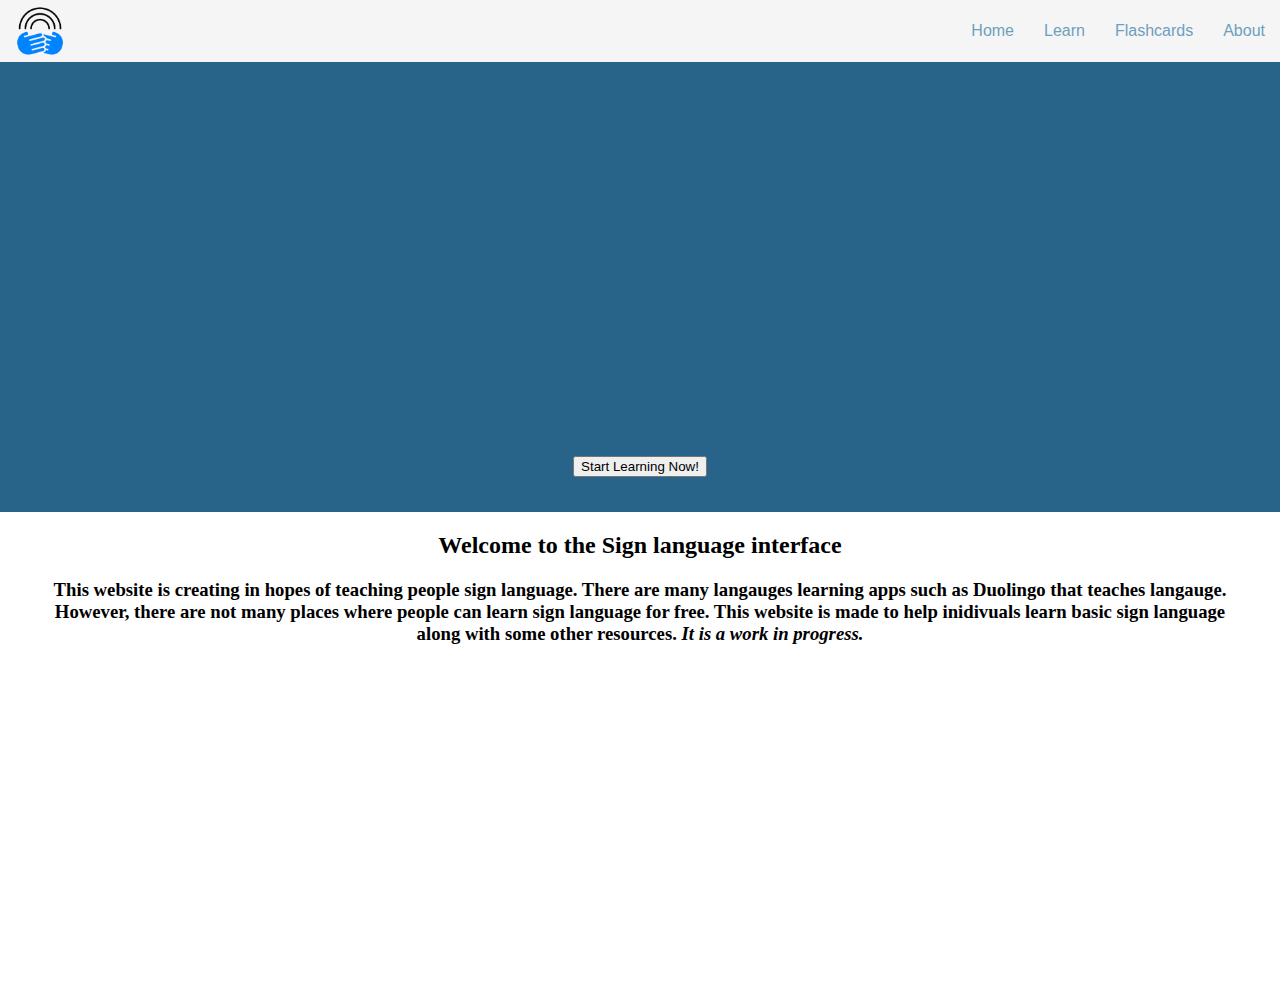
==== index.html @ 51da004e "added button to blue div" ====
<!DOCTYPE html>
<html lang="en">
<head>
    <meta charset="UTF-8">
    <meta http-equiv="X-UA-Compatible" content="IE=edge">
    <meta name="viewport" content="width=device-width, initial-scale=1.0">
    <link rel="stylesheet" href="index.css">

    <title>Silearn</title>
    <div class="navigation-bar">
        <div id="navigation-container">
            <img src="assets/Silearn-Logo.png" alt="silearn logo" id="logo" width="50"> 
            <ul>
                <li><a href="#">Home</a></li>
                <li><a href="learning.html">Learn</a></li>
                <li><a href="#">Flashcards</a></li>
                <li><a href="#">About</a></li>
            </ul>
        </div>
    </div>
</head>
<body>
    <!-- different colors for different sections -->
   <div id="blueIntroDiv">
       <!-- picture of hand signs here -->
       <div class="btnparent">
            <button class="startlearningbtn"> Start Learning Now! </button>
        </div>
   </div>
   <div id="whitebodydiv">
       <h2 class="header"> Welcome to the Sign language interface</h2> 
       <h3 id="introTxt">This website is creating in hopes of teaching people sign language. There are many langauges learning apps such as Duolingo that teaches langauge. However, there are not many places where people can learn sign language for free. This website is made to help inidivuals learn basic sign language along with some other resources. <i>It is a work in progress.</i></h3>
   </div>
   
</body>
</html>
---- index.css ----
body {
    margin: 0;
    padding: 0;
}

#navigation-container {
    position: relative;
    background-color: whitesmoke;
    display: flex;
    flex-direction: row;
    justify-content: space-between;
}
#logo{
    /* padding: 1rem 0 1.5rem 2rem */
    padding: 5px 15px;
}
ul {
    display: flex;
    flex-direction: row;
    list-style-type: none;
}

a {
    text-decoration: none;
    color: #327ba8;
    font-size: 16px;
    font-family: "Trebuchet MS", Arial, Helvetica, sans-serif;
    padding: 5px 15px;
    opacity: 0.7;
}

li {
    display: flex;
    flex-direction: row;
    align-items: center;
}
/* 
div {
    width: 500px; 
    padding-bottom: 10px;
} */

#blueIntroDiv{
    background-color: #28648a;
    height: 50vh;
    width: 100%;
}

.btnparent{
    display: flex;
    justify-content: center;
    align-items: center;
    min-height: 90vh; /*changes position of button */
}

.startlearningbtn{
    /* text-align: center; */
    margin: 0 auto;
    display: block;
}

#whitebodydiv{
    background-color: white;
    height: 50vh; 
    width: 100%
}

/* #blueIntroDiv, #whitebodydiv {
    border-bottom: 3px solid #1e2124; */
    /* margin-bottom: 50px; */
/* } */

.header{
    text-align: center;
}

#introTxt{
    text-align: center;
    padding-left: 2rem;
    padding-right: 2rem;
}
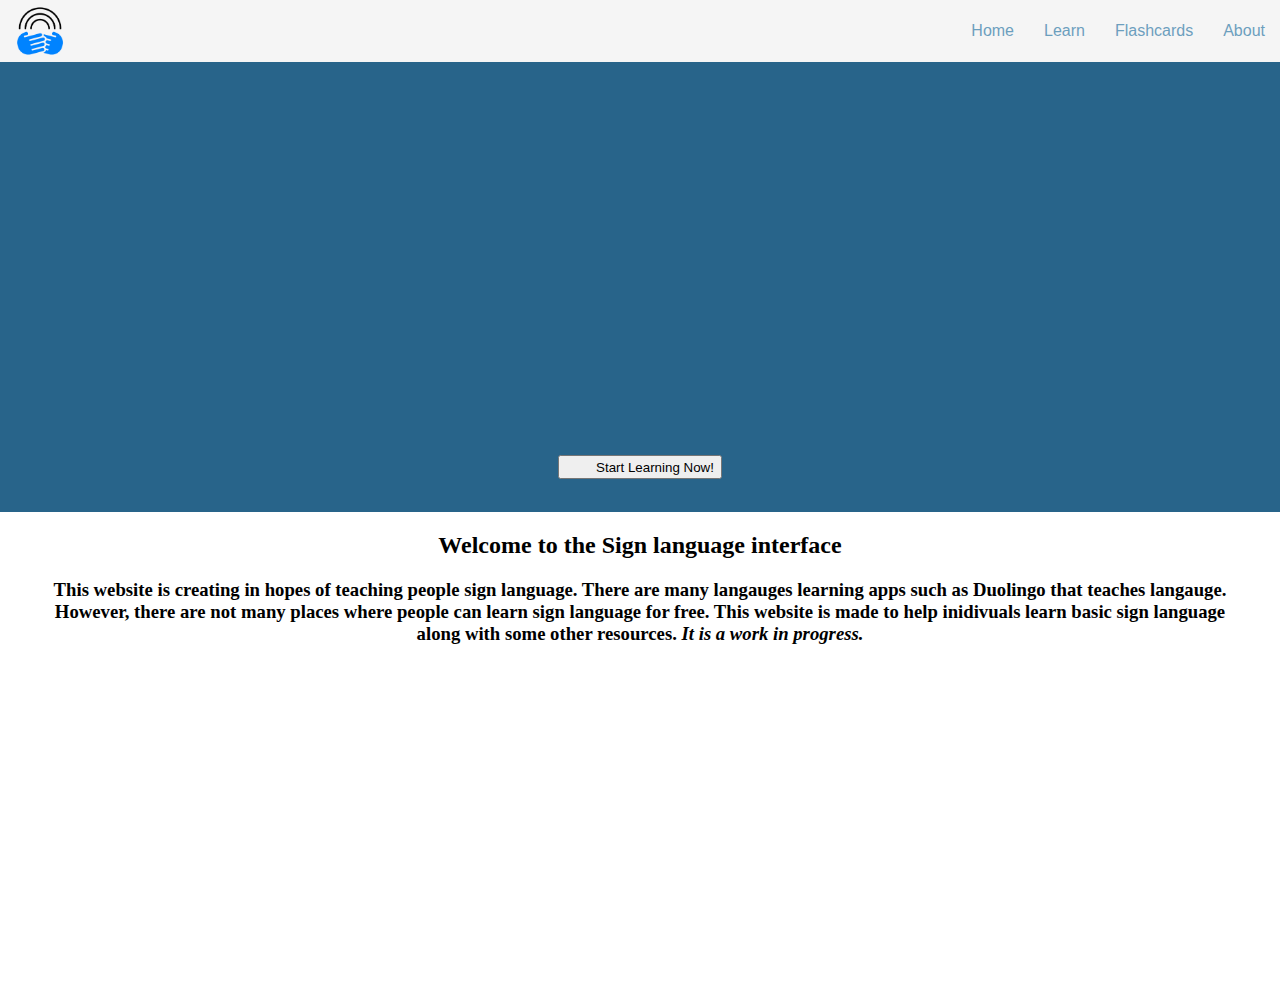
==== commit 85d20809: "added outline for code to write in js and added in handsigns" ====
--- a/index.html
+++ b/index.html
@@ -24,13 +24,13 @@
    <div id="blueIntroDiv">
        <!-- picture of hand signs here -->
        <div class="btnparent">
-            <button class="startlearningbtn"> Start Learning Now! </button>
+            <button class="startlearningbtn"> <a href="learning.html>"></a> Start Learning Now! </a> </button>
         </div>
    </div>
    <div id="whitebodydiv">
        <h2 class="header"> Welcome to the Sign language interface</h2> 
        <h3 id="introTxt">This website is creating in hopes of teaching people sign language. There are many langauges learning apps such as Duolingo that teaches langauge. However, there are not many places where people can learn sign language for free. This website is made to help inidivuals learn basic sign language along with some other resources. <i>It is a work in progress.</i></h3>
    </div>
-   
+   <script src ="index.js"></script>
 </body>
 </html>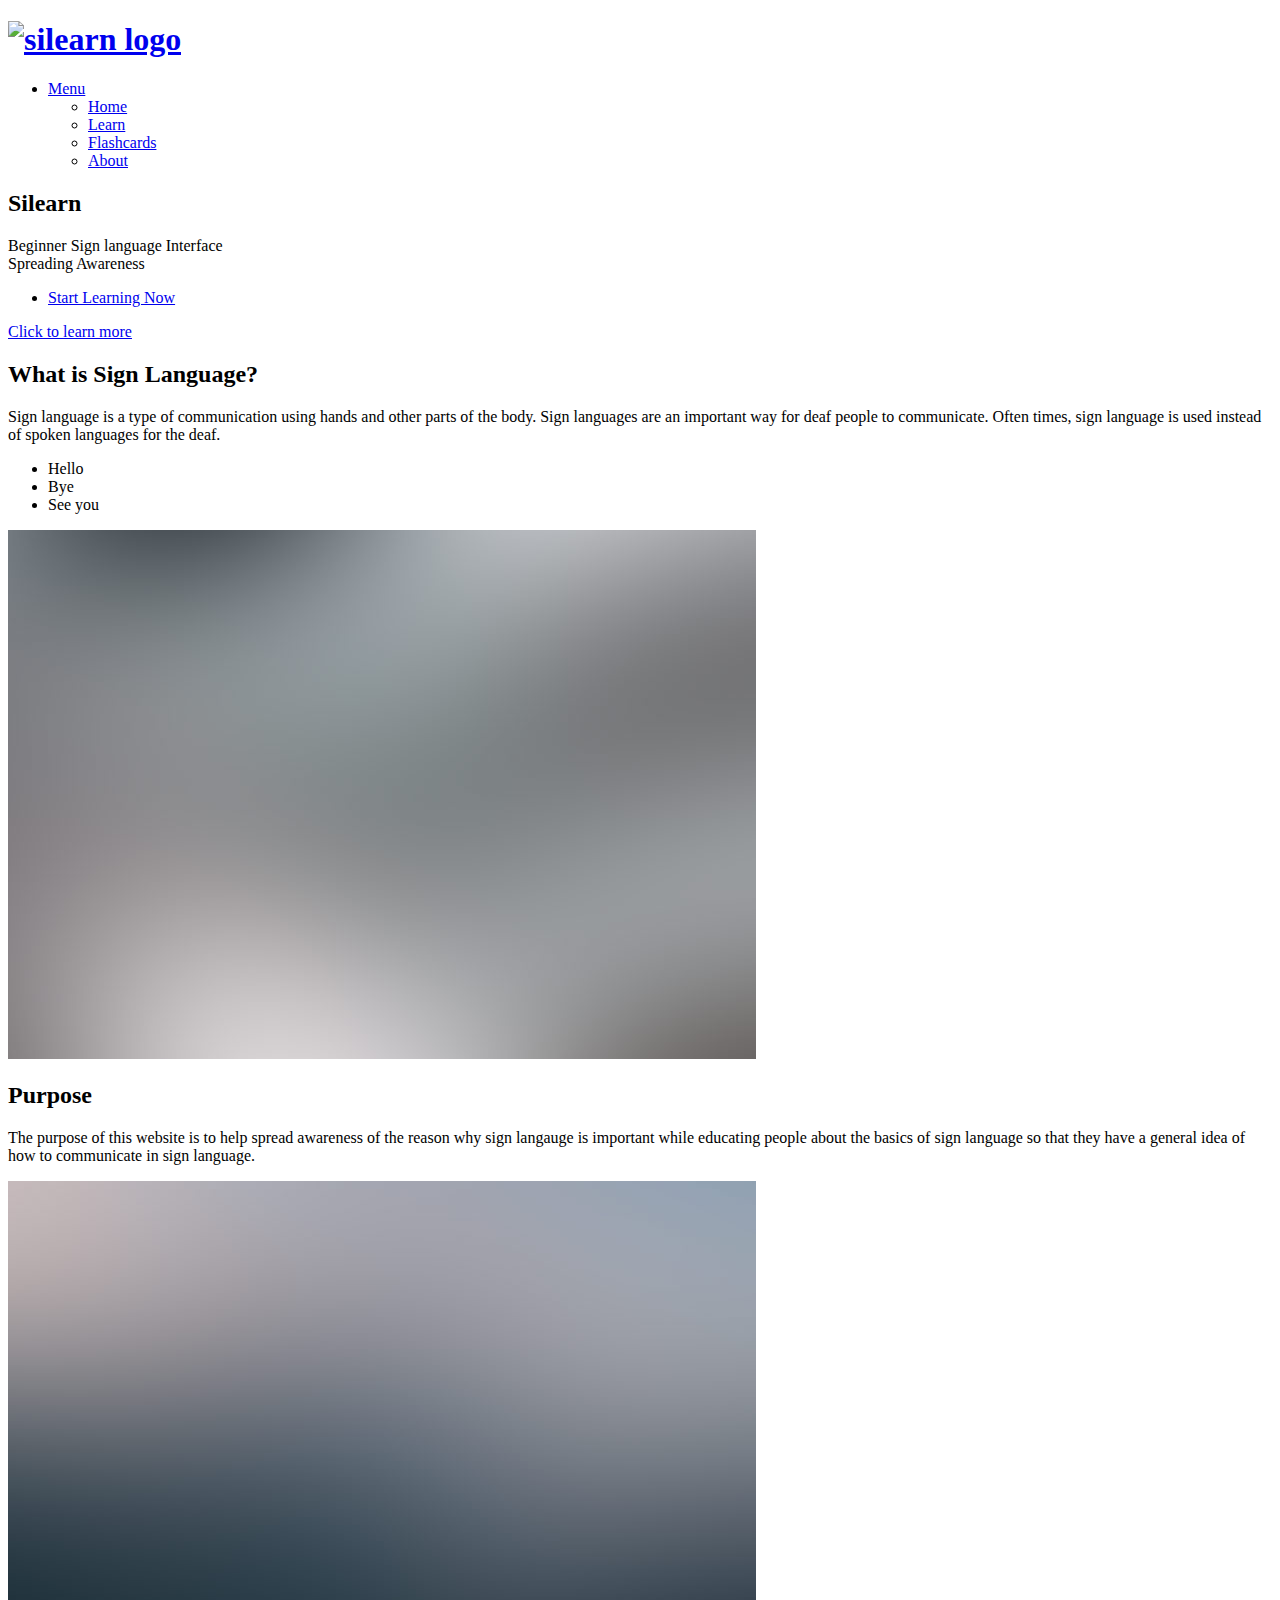
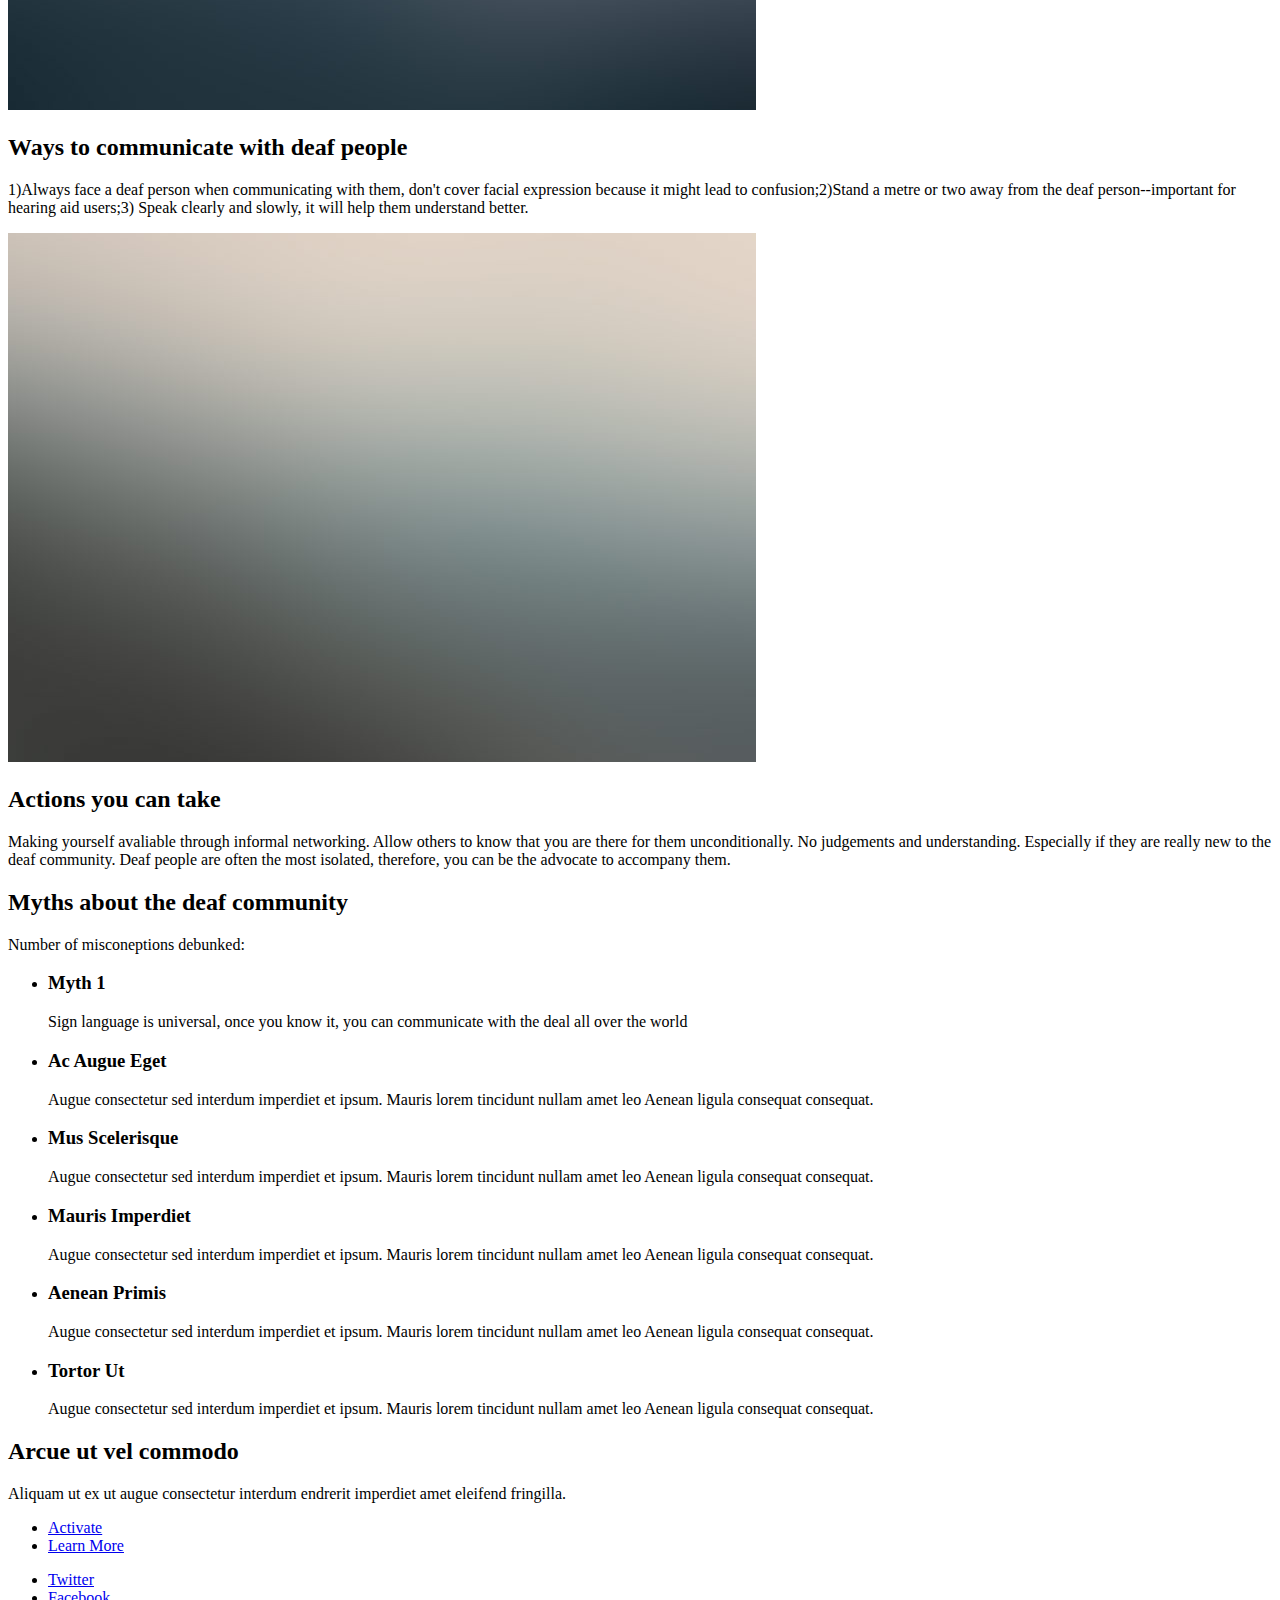
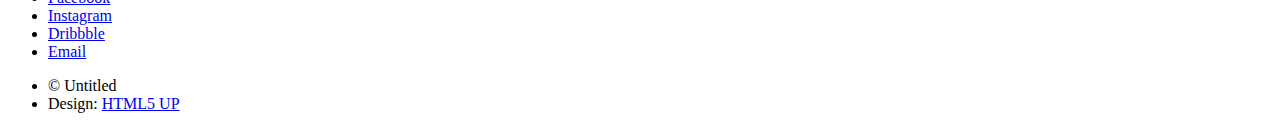
==== commit 61d4ca0a: "added new files" ====
--- a/index.html
+++ b/index.html
@@ -1,36 +1,166 @@
-<!DOCTYPE html>
-<html lang="en">
-<head>
-    <meta charset="UTF-8">
-    <meta http-equiv="X-UA-Compatible" content="IE=edge">
-    <meta name="viewport" content="width=device-width, initial-scale=1.0">
-    <link rel="stylesheet" href="index.css">
+<!DOCTYPE HTML>
+<!--
+	Spectral by HTML5 UP
+	html5up.net | @ajlkn
+	Free for personal and commercial use under the CCA 3.0 license (html5up.net/license)
+-->
+<html>
+	<head>
+		<title>Silearn</title>
+		<meta charset="utf-8" />
+		<meta name="viewport" content="width=device-width, initial-scale=1, user-scalable=no" />
+		<link rel="stylesheet" href="assets/css/main.css" />
+		<noscript><link rel="stylesheet" href="assets/css/noscript.css" /></noscript>
+	</head>
+	<body class="landing is-preload">
 
-    <title>Silearn</title>
-    <div class="navigation-bar">
-        <div id="navigation-container">
-            <img src="assets/Silearn-Logo.png" alt="silearn logo" id="logo" width="50"> 
-            <ul>
-                <li><a href="#">Home</a></li>
-                <li><a href="learning.html">Learn</a></li>
-                <li><a href="#">Flashcards</a></li>
-                <li><a href="#">About</a></li>
-            </ul>
-        </div>
-    </div>
-</head>
-<body>
-    <!-- different colors for different sections -->
-   <div id="blueIntroDiv">
-       <!-- picture of hand signs here -->
-       <div class="btnparent">
-            <button class="startlearningbtn"> <a href="learning.html>"></a> Start Learning Now! </a> </button>
-        </div>
-   </div>
-   <div id="whitebodydiv">
-       <h2 class="header"> Welcome to the Sign language interface</h2> 
-       <h3 id="introTxt">This website is creating in hopes of teaching people sign language. There are many langauges learning apps such as Duolingo that teaches langauge. However, there are not many places where people can learn sign language for free. This website is made to help inidivuals learn basic sign language along with some other resources. <i>It is a work in progress.</i></h3>
-   </div>
-   <script src ="index.js"></script>
-</body>
+		<!-- Page Wrapper -->
+			<div id="page-wrapper">
+
+				<!-- Header -->
+					<header id="header" class="alt">
+						<h1><a href="index.html"><img src="#" alt="silearn logo"></a></h1>
+						<nav id="nav">
+							<ul>
+								<li class="special">
+									<a href="#menu" class="menuToggle"><span>Menu</span></a>
+									<div id="menu">
+										<ul>
+											<li><a href="index.html">Home</a></li>
+											<li><a href="generic.html">Learn</a></li>
+											<li><a href="elements.html">Flashcards</a></li>
+											<li><a href="#">About</a></li>
+										</ul>
+									</div>
+								</li>
+							</ul>
+						</nav>
+					</header>
+
+				<!-- Banner -->
+					<section id="banner">
+						<div class="inner">
+							<h2>Silearn</h2>
+							<p>Beginner Sign language Interface<br />
+							Spreading Awareness<br />
+							<ul class="actions special">
+								<li><a href="#" class="button primary">Start Learning Now</a></li>
+							</ul>
+						</div>
+						<a href="#one" class="more scrolly">Click to learn more</a>
+					</section>
+
+				<!-- One -->
+					<section id="one" class="wrapper style1 special">
+						<div class="inner">
+							<header class="major">
+								<h2>What is Sign Language?</h2>
+								<p>Sign language is a type of communication using hands and other parts of the body. Sign languages are an important way for deaf people to communicate. Often times, sign language is used instead of spoken languages for the deaf.  </p>
+							</header>
+							<ul class="icons major">
+								<li><span class="icon fa-gem major style1"><span class="label">Hello</span></span></li>
+								<li><span class="icon fa-heart major style2"><span class="label">Bye</span></span></li>
+								<li><span class="icon solid fa-code major style3"><span class="label">See you</span></span></li>
+							</ul>
+						</div>
+					</section>
+
+				<!-- Two -->
+					<section id="two" class="wrapper alt style2">
+						<section class="spotlight">
+							<div class="image"><img src="images/pic01.jpg" alt="" /></div><div class="content">
+								<h2>Purpose</h2>
+								<p>The purpose of this website is to help spread awareness of the reason why sign langauge is important while educating people about the basics of sign language so that they have a general idea of how to communicate in sign language.</p>
+							</div>
+						</section>
+						<section class="spotlight">
+							<div class="image"><img src="images/pic02.jpg" alt="" /></div><div class="content">
+								<h2>Ways to communicate with deaf people</h2>
+								<p>1)Always face a deaf person when communicating with them, don't cover facial expression because it might lead to confusion;2)Stand a metre or two away from the deaf person--important for hearing aid users;3) Speak clearly and slowly, it will help them understand better.</p>
+							</div>
+						</section>
+						<section class="spotlight">
+							<div class="image"><img src="images/pic03.jpg" alt="" /></div><div class="content">
+								<h2>Actions you can take</h2>
+								<p>Making yourself avaliable through informal networking. Allow others to know that you are there for them unconditionally. No judgements and understanding. Especially if they are really new to the deaf community. Deaf people are often the most isolated, therefore, you can be the advocate to accompany them.</p>
+							</div>
+						</section>
+					</section>
+
+				<!-- Three -->
+					<section id="three" class="wrapper style3 special">
+						<div class="inner">
+							<header class="major">
+								<h2>Myths about the deaf community</h2>
+								<p>Number of misconeptions debunked:</p>
+							</header>
+							<ul class="features">
+								<li class="icon fa-paper-plane">
+									<h3>Myth 1</h3>
+									<p>Sign language is universal, once you know it, you can communicate with the deal all over the world</p>
+								</li>
+								<li class="icon solid fa-laptop">
+									<h3>Ac Augue Eget</h3>
+									<p>Augue consectetur sed interdum imperdiet et ipsum. Mauris lorem tincidunt nullam amet leo Aenean ligula consequat consequat.</p>
+								</li>
+								<li class="icon solid fa-code">
+									<h3>Mus Scelerisque</h3>
+									<p>Augue consectetur sed interdum imperdiet et ipsum. Mauris lorem tincidunt nullam amet leo Aenean ligula consequat consequat.</p>
+								</li>
+								<li class="icon solid fa-headphones-alt">
+									<h3>Mauris Imperdiet</h3>
+									<p>Augue consectetur sed interdum imperdiet et ipsum. Mauris lorem tincidunt nullam amet leo Aenean ligula consequat consequat.</p>
+								</li>
+								<li class="icon fa-heart">
+									<h3>Aenean Primis</h3>
+									<p>Augue consectetur sed interdum imperdiet et ipsum. Mauris lorem tincidunt nullam amet leo Aenean ligula consequat consequat.</p>
+								</li>
+								<li class="icon fa-flag">
+									<h3>Tortor Ut</h3>
+									<p>Augue consectetur sed interdum imperdiet et ipsum. Mauris lorem tincidunt nullam amet leo Aenean ligula consequat consequat.</p>
+								</li>
+							</ul>
+						</div>
+					</section>
+
+				<!-- CTA -->
+					<section id="cta" class="wrapper style4">
+						<div class="inner">
+							<header>
+								<h2>Arcue ut vel commodo</h2>
+								<p>Aliquam ut ex ut augue consectetur interdum endrerit imperdiet amet eleifend fringilla.</p>
+							</header>
+							<ul class="actions stacked">
+								<li><a href="#" class="button fit primary">Activate</a></li>
+								<li><a href="#" class="button fit">Learn More</a></li>
+							</ul>
+						</div>
+					</section>
+
+				<!-- Footer -->
+					<footer id="footer">
+						<ul class="icons">
+							<li><a href="#" class="icon brands fa-twitter"><span class="label">Twitter</span></a></li>
+							<li><a href="#" class="icon brands fa-facebook-f"><span class="label">Facebook</span></a></li>
+							<li><a href="#" class="icon brands fa-instagram"><span class="label">Instagram</span></a></li>
+							<li><a href="#" class="icon brands fa-dribbble"><span class="label">Dribbble</span></a></li>
+							<li><a href="#" class="icon solid fa-envelope"><span class="label">Email</span></a></li>
+						</ul>
+						<ul class="copyright">
+							<li>&copy; Untitled</li><li>Design: <a href="http://html5up.net">HTML5 UP</a></li>
+						</ul>
+					</footer>
+
+			</div>
+
+		<!-- Scripts -->
+			<script src="assets/js/jquery.min.js"></script>
+			<script src="assets/js/jquery.scrollex.min.js"></script>
+			<script src="assets/js/jquery.scrolly.min.js"></script>
+			<script src="assets/js/browser.min.js"></script>
+			<script src="assets/js/breakpoints.min.js"></script>
+			<script src="assets/js/util.js"></script>
+			<script src="assets/js/main.js"></script>
+
+	</body>
 </html>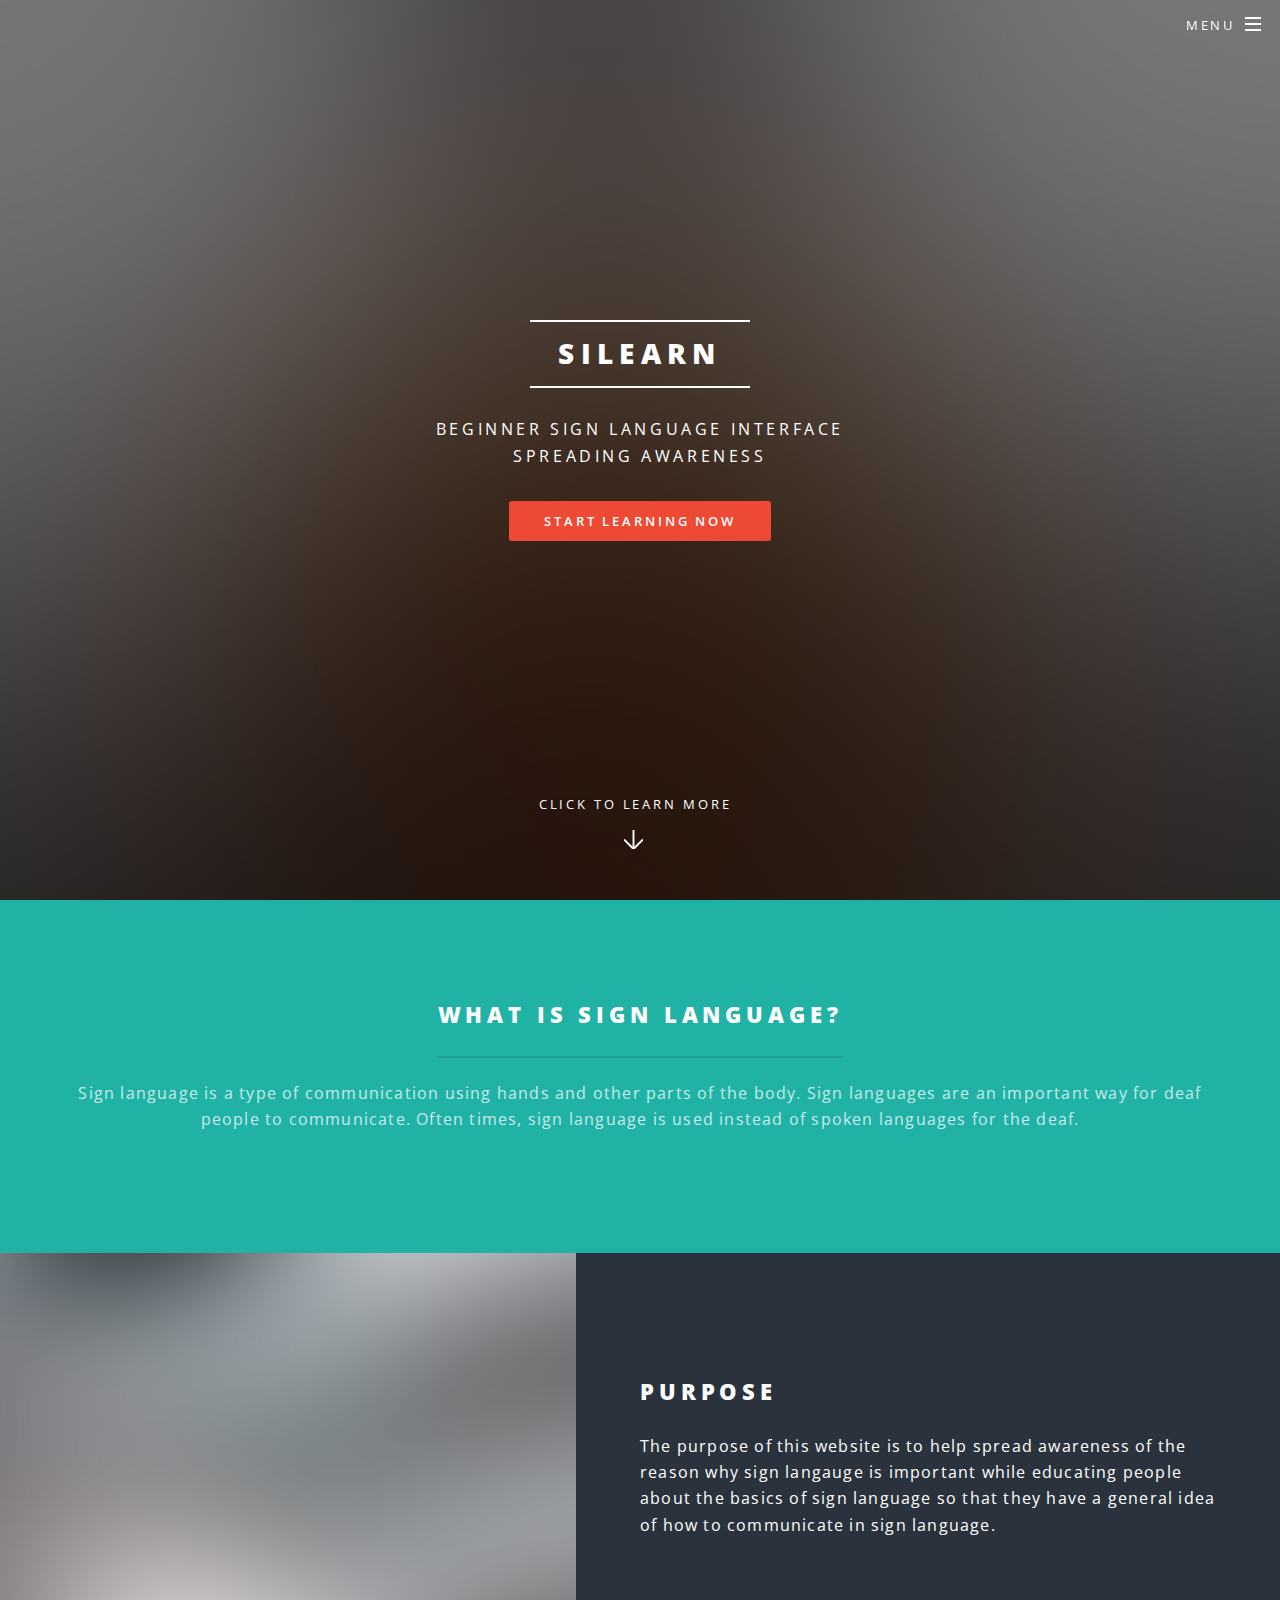
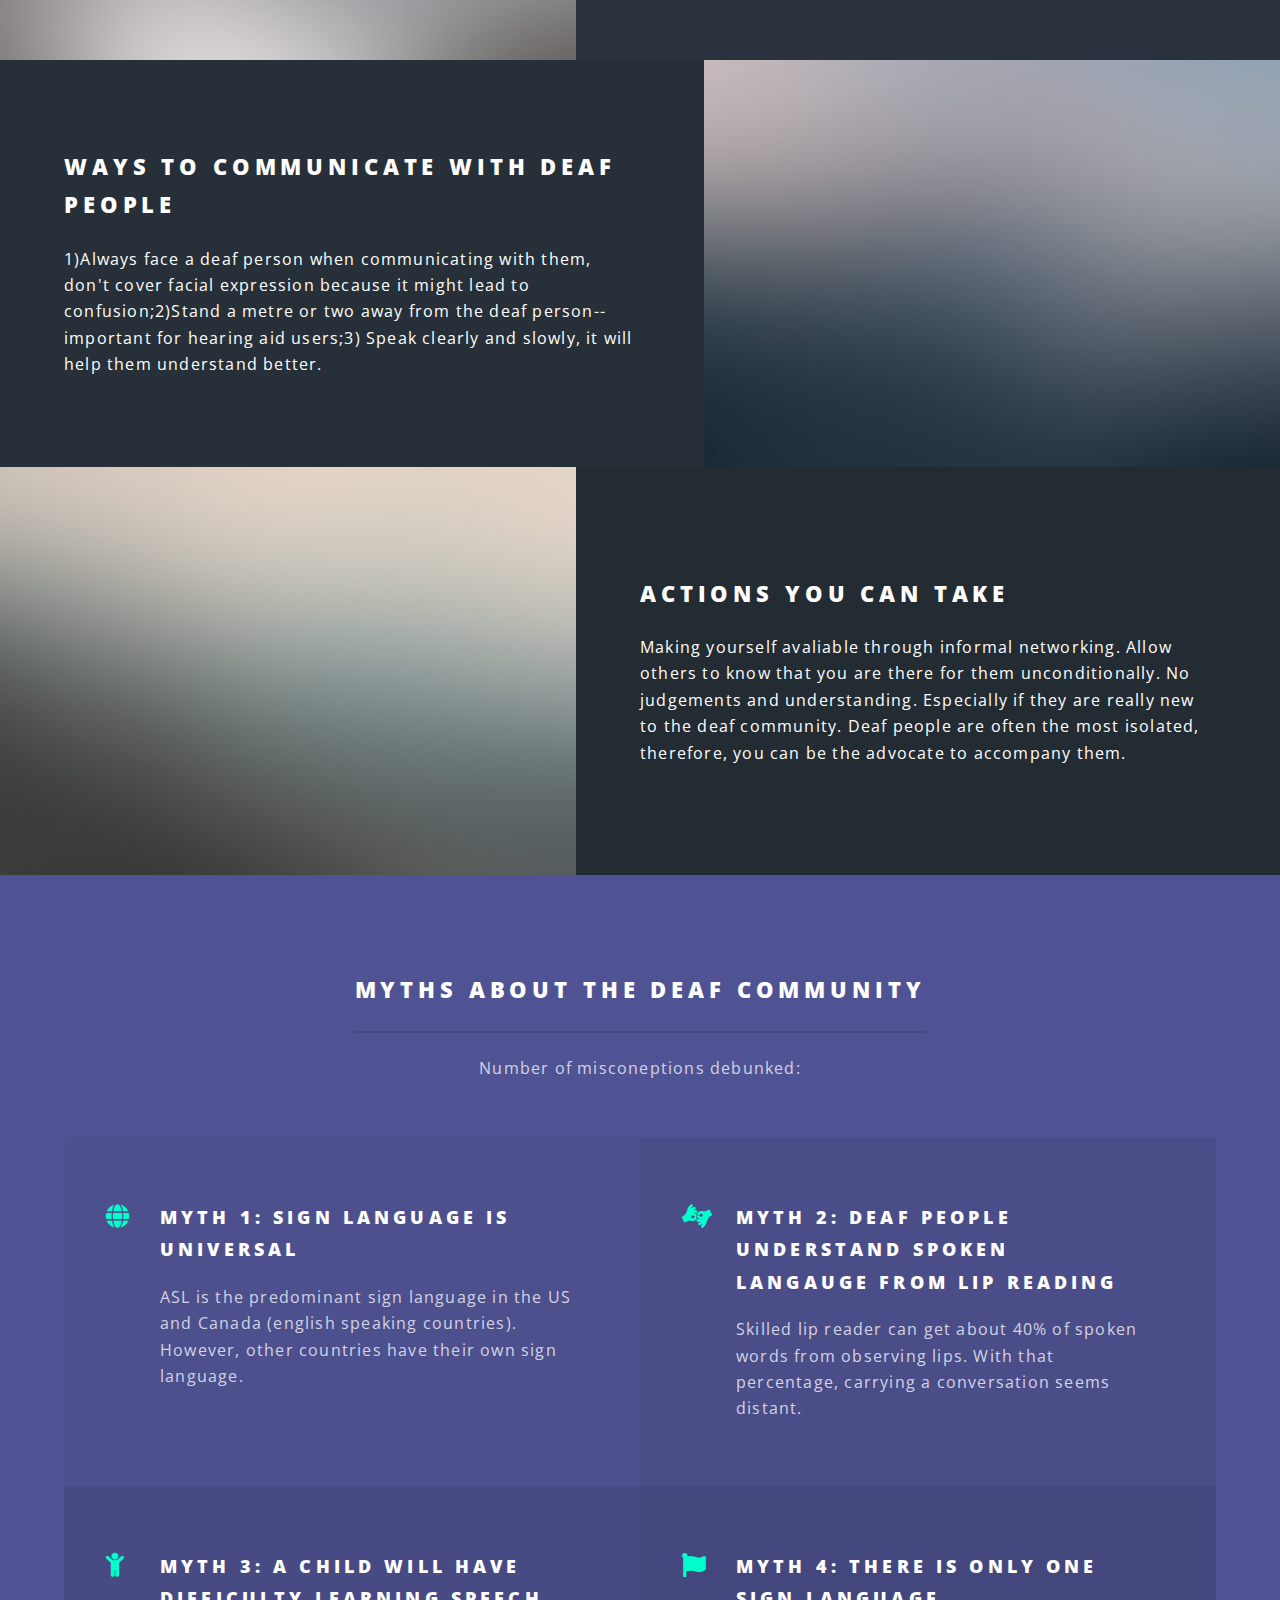
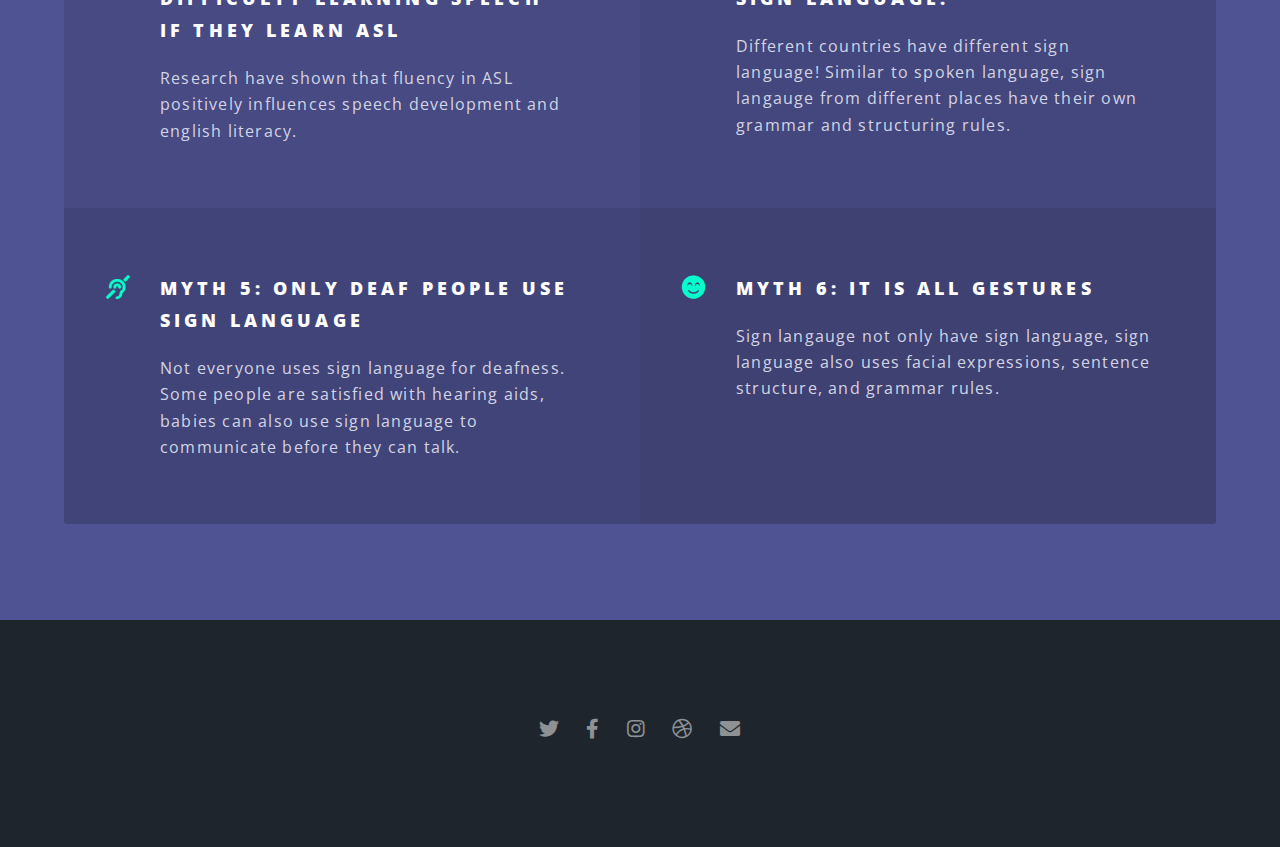
==== commit 0521bb71: "edited a lot" ====
--- a/index.html
+++ b/index.html
@@ -9,158 +9,135 @@
 		<title>Silearn</title>
 		<meta charset="utf-8" />
 		<meta name="viewport" content="width=device-width, initial-scale=1, user-scalable=no" />
-		<link rel="stylesheet" href="assets/css/main.css" />
-		<noscript><link rel="stylesheet" href="assets/css/noscript.css" /></noscript>
+		<link rel="stylesheet" href="cssJS/css/main.css" />
+		<noscript><link rel="stylesheet" href="cssJS/css/noscript.css" /></noscript>
 	</head>
 	<body class="landing is-preload">
 
-		<!-- Page Wrapper -->
-			<div id="page-wrapper">
+<!-- Page Wrapper -->
+	<div id="page-wrapper">
+		<!-- Header -->
+			<header id="header" class="alt">
+				<h1><a href="index.html">Silearn</a></h1>
+				<nav id="nav">
+					<ul>
+						<li class="special">
+							<a href="#menu" class="menuToggle"><span>Menu</span></a>
+							<div id="menu">
+								<ul>
+									<li><a href="index.html">Home</a></li>
+									<li><a href="learning.html">Learn</a></li>
+									<li><a href="flashcards.html">Flashcards</a></li>
+									<li><a href="aboutme.html">About</a></li>
+								</ul>
+							</div>
+						</li>
+					</ul>
+				</nav>
+			</header>
 
-				<!-- Header -->
-					<header id="header" class="alt">
-						<h1><a href="index.html"><img src="#" alt="silearn logo"></a></h1>
-						<nav id="nav">
-							<ul>
-								<li class="special">
-									<a href="#menu" class="menuToggle"><span>Menu</span></a>
-									<div id="menu">
-										<ul>
-											<li><a href="index.html">Home</a></li>
-											<li><a href="generic.html">Learn</a></li>
-											<li><a href="elements.html">Flashcards</a></li>
-											<li><a href="#">About</a></li>
-										</ul>
-									</div>
-								</li>
-							</ul>
-						</nav>
+		<!-- Banner -->
+			<section id="banner">
+				<div class="inner">
+					<h2>Silearn</h2>
+					<p>Beginner Sign language Interface<br />
+					Spreading Awareness<br />
+					<ul class="actions special">
+						<li><a href="learning.html" class="button primary">Start Learning Now</a></li>
+					</ul>
+				</div>
+				<a href="#one" class="more scrolly">Click to learn more</a>
+			</section>
+
+		<!-- One -->
+			<section id="one" class="wrapper style1 special">
+				<div class="inner">
+					<header class="major">
+						<h2>What is Sign Language?</h2>
+						<p>Sign language is a type of communication using hands and other parts of the body. Sign languages are an important way for deaf people to communicate. Often times, sign language is used instead of spoken languages for the deaf.  </p>
 					</header>
+				</div>
+			</section>
 
-				<!-- Banner -->
-					<section id="banner">
-						<div class="inner">
-							<h2>Silearn</h2>
-							<p>Beginner Sign language Interface<br />
-							Spreading Awareness<br />
-							<ul class="actions special">
-								<li><a href="#" class="button primary">Start Learning Now</a></li>
-							</ul>
-						</div>
-						<a href="#one" class="more scrolly">Click to learn more</a>
-					</section>
+		<!-- Two -->
+			<section id="two" class="wrapper alt style2">
+				<section class="spotlight">
+					<div class="image"><img src="images/pic01.jpg" alt="" /></div><div class="content">
+						<h2>Purpose</h2>
+						<p>The purpose of this website is to help spread awareness of the reason why sign langauge is important while educating people about the basics of sign language so that they have a general idea of how to communicate in sign language.</p>
+					</div>
+				</section>
+				<section class="spotlight">
+					<div class="image"><img src="images/pic02.jpg" alt="" /></div><div class="content">
+						<h2>Ways to communicate with deaf people</h2>
+						<p>1)Always face a deaf person when communicating with them, don't cover facial expression because it might lead to confusion;2)Stand a metre or two away from the deaf person--important for hearing aid users;3) Speak clearly and slowly, it will help them understand better.</p>
+					</div>
+				</section>
+				<section class="spotlight">
+					<div class="image"><img src="images/pic03.jpg" alt="" /></div><div class="content">
+						<h2>Actions you can take</h2>
+						<p>Making yourself avaliable through informal networking. Allow others to know that you are there for them unconditionally. No judgements and understanding. Especially if they are really new to the deaf community. Deaf people are often the most isolated, therefore, you can be the advocate to accompany them.</p>
+					</div>
+				</section>
+			</section>
 
-				<!-- One -->
-					<section id="one" class="wrapper style1 special">
-						<div class="inner">
-							<header class="major">
-								<h2>What is Sign Language?</h2>
-								<p>Sign language is a type of communication using hands and other parts of the body. Sign languages are an important way for deaf people to communicate. Often times, sign language is used instead of spoken languages for the deaf.  </p>
-							</header>
-							<ul class="icons major">
-								<li><span class="icon fa-gem major style1"><span class="label">Hello</span></span></li>
-								<li><span class="icon fa-heart major style2"><span class="label">Bye</span></span></li>
-								<li><span class="icon solid fa-code major style3"><span class="label">See you</span></span></li>
-							</ul>
-						</div>
-					</section>
+		<!-- Three -->
+			<section id="three" class="wrapper style3 special">
+				<div class="inner">
+					<header class="major">
+						<h2>Myths about the deaf community</h2>
+						<p>Number of misconeptions debunked:</p>
+					</header>
+					<ul class="features">
+						<li class="icon solid fa-globe">
+							<h3>Myth 1: Sign language is universal</h3>
+							<p>ASL is the predominant sign language in the US and Canada (english speaking countries). However, other countries have their own sign language.</p>
+						</li>
+						<li class="icon solid fa-american-sign-language-interpreting">
+							<h3>Myth 2: Deaf people understand spoken langauge from lip reading</h3>
+							<p>Skilled lip reader can get about 40% of spoken words from observing lips. With that percentage, carrying a conversation seems distant.</p>
+						</li>
+						<li class="icon solid fa-child">
+							<h3>Myth 3: A child will have difficulty learning speech if they learn ASL</h3>
+							<p>Research have shown that fluency in ASL positively influences speech development and english literacy.</p>
+						</li>
+						<li class="icon solid fa-flag">
+							<h3>Myth 4: There is only one sign language.</h3>
+							<p>Different countries have different sign language! Similar to spoken language, sign langauge from different places have their own grammar and structuring rules.</p>
+						</li>
+						<li class="icon solid fa-deaf">
+							<h3>Myth 5: Only deaf people use sign language</h3>
+							<p>Not everyone uses sign language for deafness. Some people are satisfied with hearing aids, babies can also use sign language to communicate before they can talk.</p>
+						</li>
+						<li class="icon solid fa-smile-beam">
+							<h3>Myth 6: It is all gestures</h3>
+							<p>Sign langauge not only have sign language, sign language also uses facial expressions, sentence structure, and grammar rules.</p>
+						</li>
+					</ul>
+				</div>
+			</section>
 
-				<!-- Two -->
-					<section id="two" class="wrapper alt style2">
-						<section class="spotlight">
-							<div class="image"><img src="images/pic01.jpg" alt="" /></div><div class="content">
-								<h2>Purpose</h2>
-								<p>The purpose of this website is to help spread awareness of the reason why sign langauge is important while educating people about the basics of sign language so that they have a general idea of how to communicate in sign language.</p>
-							</div>
-						</section>
-						<section class="spotlight">
-							<div class="image"><img src="images/pic02.jpg" alt="" /></div><div class="content">
-								<h2>Ways to communicate with deaf people</h2>
-								<p>1)Always face a deaf person when communicating with them, don't cover facial expression because it might lead to confusion;2)Stand a metre or two away from the deaf person--important for hearing aid users;3) Speak clearly and slowly, it will help them understand better.</p>
-							</div>
-						</section>
-						<section class="spotlight">
-							<div class="image"><img src="images/pic03.jpg" alt="" /></div><div class="content">
-								<h2>Actions you can take</h2>
-								<p>Making yourself avaliable through informal networking. Allow others to know that you are there for them unconditionally. No judgements and understanding. Especially if they are really new to the deaf community. Deaf people are often the most isolated, therefore, you can be the advocate to accompany them.</p>
-							</div>
-						</section>
-					</section>
+		<!-- Footer -->
+			<footer id="footer">
+				<ul class="icons">
+					<li><a href="#" class="icon brands fa-twitter"><span class="label">Twitter</span></a></li>
+					<li><a href="#" class="icon brands fa-facebook-f"><span class="label">Facebook</span></a></li>
+					<li><a href="#" class="icon brands fa-instagram"><span class="label">Instagram</span></a></li>
+					<li><a href="#" class="icon brands fa-dribbble"><span class="label">Dribbble</span></a></li>
+					<li><a href="#" class="icon solid fa-envelope"><span class="label">Email</span></a></li>
+				</ul>
+			</footer>
 
-				<!-- Three -->
-					<section id="three" class="wrapper style3 special">
-						<div class="inner">
-							<header class="major">
-								<h2>Myths about the deaf community</h2>
-								<p>Number of misconeptions debunked:</p>
-							</header>
-							<ul class="features">
-								<li class="icon fa-paper-plane">
-									<h3>Myth 1</h3>
-									<p>Sign language is universal, once you know it, you can communicate with the deal all over the world</p>
-								</li>
-								<li class="icon solid fa-laptop">
-									<h3>Ac Augue Eget</h3>
-									<p>Augue consectetur sed interdum imperdiet et ipsum. Mauris lorem tincidunt nullam amet leo Aenean ligula consequat consequat.</p>
-								</li>
-								<li class="icon solid fa-code">
-									<h3>Mus Scelerisque</h3>
-									<p>Augue consectetur sed interdum imperdiet et ipsum. Mauris lorem tincidunt nullam amet leo Aenean ligula consequat consequat.</p>
-								</li>
-								<li class="icon solid fa-headphones-alt">
-									<h3>Mauris Imperdiet</h3>
-									<p>Augue consectetur sed interdum imperdiet et ipsum. Mauris lorem tincidunt nullam amet leo Aenean ligula consequat consequat.</p>
-								</li>
-								<li class="icon fa-heart">
-									<h3>Aenean Primis</h3>
-									<p>Augue consectetur sed interdum imperdiet et ipsum. Mauris lorem tincidunt nullam amet leo Aenean ligula consequat consequat.</p>
-								</li>
-								<li class="icon fa-flag">
-									<h3>Tortor Ut</h3>
-									<p>Augue consectetur sed interdum imperdiet et ipsum. Mauris lorem tincidunt nullam amet leo Aenean ligula consequat consequat.</p>
-								</li>
-							</ul>
-						</div>
-					</section>
-
-				<!-- CTA -->
-					<section id="cta" class="wrapper style4">
-						<div class="inner">
-							<header>
-								<h2>Arcue ut vel commodo</h2>
-								<p>Aliquam ut ex ut augue consectetur interdum endrerit imperdiet amet eleifend fringilla.</p>
-							</header>
-							<ul class="actions stacked">
-								<li><a href="#" class="button fit primary">Activate</a></li>
-								<li><a href="#" class="button fit">Learn More</a></li>
-							</ul>
-						</div>
-					</section>
-
-				<!-- Footer -->
-					<footer id="footer">
-						<ul class="icons">
-							<li><a href="#" class="icon brands fa-twitter"><span class="label">Twitter</span></a></li>
-							<li><a href="#" class="icon brands fa-facebook-f"><span class="label">Facebook</span></a></li>
-							<li><a href="#" class="icon brands fa-instagram"><span class="label">Instagram</span></a></li>
-							<li><a href="#" class="icon brands fa-dribbble"><span class="label">Dribbble</span></a></li>
-							<li><a href="#" class="icon solid fa-envelope"><span class="label">Email</span></a></li>
-						</ul>
-						<ul class="copyright">
-							<li>&copy; Untitled</li><li>Design: <a href="http://html5up.net">HTML5 UP</a></li>
-						</ul>
-					</footer>
-
-			</div>
+	</div>
 
 		<!-- Scripts -->
-			<script src="assets/js/jquery.min.js"></script>
-			<script src="assets/js/jquery.scrollex.min.js"></script>
-			<script src="assets/js/jquery.scrolly.min.js"></script>
-			<script src="assets/js/browser.min.js"></script>
-			<script src="assets/js/breakpoints.min.js"></script>
-			<script src="assets/js/util.js"></script>
-			<script src="assets/js/main.js"></script>
+		<script src="cssJS/js/jquery.min.js"></script>
+		<script src="cssJS/js/jquery.scrollex.min.js"></script>
+		<script src="cssJS/js/jquery.scrolly.min.js"></script>
+		<script src="cssJS/js/browser.min.js"></script>
+		<script src="cssJS/js/breakpoints.min.js"></script>
+		<script src="cssJS/js/util.js"></script>
+		<script src="cssJS/js/main.js"></script>
 
 	</body>
 </html>--- a/cssJS/css/main.css
+++ b/cssJS/css/main.css
@@ -0,0 +1,3999 @@
+@import url(fontawesome-all.min.css);
+@import url("https://fonts.googleapis.com/css?family=Open+Sans:400,400italic,600,600italic,800,800italic");
+
+/*
+	Spectral by HTML5 UP
+	html5up.net | @ajlkn
+	Free for personal and commercial use under the CCA 3.0 license (html5up.net/license)
+*/
+
+html, body, div, span, applet, object,
+iframe, h1, h2, h3, h4, h5, h6, p, blockquote,
+pre, a, abbr, acronym, address, big, cite,
+code, del, dfn, em, img, ins, kbd, q, s, samp,
+small, strike, strong, sub, sup, tt, var, b,
+u, i, center, dl, dt, dd, ol, ul, li, fieldset,
+form, label, legend, table, caption, tbody,
+tfoot, thead, tr, th, td, article, aside,
+canvas, details, embed, figure, figcaption,
+footer, header, hgroup, menu, nav, output, ruby,
+section, summary, time, mark, audio, video {
+	margin: 0;
+	padding: 0;
+	border: 0;
+	font-size: 100%;
+	font: inherit;
+	vertical-align: baseline;}
+
+article, aside, details, figcaption, figure,
+footer, header, hgroup, menu, nav, section {
+	display: block;}
+
+body {
+	line-height: 1;
+}
+
+ol, ul {
+	list-style: none;
+}
+
+blockquote, q {
+	quotes: none;
+}
+
+	blockquote:before, blockquote:after, q:before, q:after {
+		content: '';
+		content: none;
+	}
+
+table {
+	border-collapse: collapse;
+	border-spacing: 0;
+}
+
+body {
+	-webkit-text-size-adjust: none;
+}
+
+mark {
+	background-color: transparent;
+	color: inherit;
+}
+
+input::-moz-focus-inner {
+	border: 0;
+	padding: 0;
+}
+
+input, select, textarea {
+	-moz-appearance: none;
+	-webkit-appearance: none;
+	-ms-appearance: none;
+	appearance: none;
+}
+
+/* Basic */
+
+	@-ms-viewport {
+		width: device-width;
+	}
+
+	html {
+		box-sizing: border-box;
+	}
+
+	*, *:before, *:after {
+		box-sizing: inherit;
+	}
+
+	body {
+		background: #2e3842;
+	}
+
+		body.is-preload *, body.is-preload *:before, body.is-preload *:after {
+			-moz-animation: none !important;
+			-webkit-animation: none !important;
+			-ms-animation: none !important;
+			animation: none !important;
+			-moz-transition: none !important;
+			-webkit-transition: none !important;
+			-ms-transition: none !important;
+			transition: none !important;
+		}
+
+	body, input, select, textarea {
+		color: #fff;
+		font-family: "Open Sans", Helvetica, sans-serif;
+		font-size: 15pt;
+		font-weight: 400;
+		letter-spacing: 0.075em;
+		line-height: 1.65em;
+	}
+
+		@media screen and (max-width: 1680px) {
+
+			body, input, select, textarea {
+				font-size: 13pt;
+			}
+
+		}
+
+		@media screen and (max-width: 1280px) {
+
+			body, input, select, textarea {
+				font-size: 12pt;
+			}
+
+		}
+
+		@media screen and (max-width: 736px) {
+
+			body, input, select, textarea {
+				font-size: 11pt;
+				letter-spacing: 0.0375em;
+			}
+
+		}
+
+	a {
+		-moz-transition: color 0.2s ease, border-bottom-color 0.2s ease;
+		-webkit-transition: color 0.2s ease, border-bottom-color 0.2s ease;
+		-ms-transition: color 0.2s ease, border-bottom-color 0.2s ease;
+		transition: color 0.2s ease, border-bottom-color 0.2s ease;
+		border-bottom: dotted 1px;
+		color: inherit;
+		text-decoration: none;
+	}
+
+		a:hover {
+			border-bottom-color: transparent;
+		}
+
+	strong, b {
+		color: #fff;
+		font-weight: 600;
+	}
+
+	em, i {
+		font-style: italic;
+	}
+
+	p {
+		margin: 0 0 2em 0;
+	}
+
+	h1, h2, h3, h4, h5, h6 {
+		color: #fff;
+		font-weight: 800;
+		letter-spacing: 0.225em;
+		line-height: 1em;
+		margin: 0 0 1em 0;
+		text-transform: uppercase;
+	}
+
+		h1 a, h2 a, h3 a, h4 a, h5 a, h6 a {
+			color: inherit;
+			text-decoration: none;
+		}
+
+	h2 {
+		font-size: 1.35em;
+		line-height: 1.75em;
+	}
+
+		@media screen and (max-width: 736px) {
+
+			h2 {
+				font-size: 1.1em;
+				line-height: 1.65em;
+			}
+
+		}
+
+	h3 {
+		font-size: 1.15em;
+		line-height: 1.75em;
+	}
+
+		@media screen and (max-width: 736px) {
+
+			h3 {
+				font-size: 1em;
+				line-height: 1.65em;
+			}
+
+		}
+
+	h4 {
+		font-size: 1em;
+		line-height: 1.5em;
+	}
+
+	h5 {
+		font-size: 0.8em;
+		line-height: 1.5em;
+	}
+
+	h6 {
+		font-size: 0.7em;
+		line-height: 1.5em;
+	}
+
+	sub {
+		font-size: 0.8em;
+		position: relative;
+		top: 0.5em;
+	}
+
+	sup {
+		font-size: 0.8em;
+		position: relative;
+		top: -0.5em;
+	}
+
+	hr {
+		border: 0;
+		border-bottom: solid 2px #fff;
+		margin: 3em 0;
+	}
+
+		hr.major {
+			margin: 4.5em 0;
+		}
+
+	blockquote {
+		border-left: solid 4px #fff;
+		font-style: italic;
+		margin: 0 0 2em 0;
+		padding: 0.5em 0 0.5em 2em;
+	}
+
+	code {
+		background: rgba(144, 144, 144, 0.25);
+		border-radius: 3px;
+		font-family: "Courier New", monospace;
+		font-size: 0.9em;
+		letter-spacing: 0;
+		margin: 0 0.25em;
+		padding: 0.25em 0.65em;
+	}
+
+	pre {
+		-webkit-overflow-scrolling: touch;
+		font-family: "Courier New", monospace;
+		font-size: 0.9em;
+		margin: 0 0 2em 0;
+	}
+
+		pre code {
+			display: block;
+			line-height: 1.75em;
+			padding: 1em 1.5em;
+			overflow-x: auto;
+		}
+
+	.align-left {
+		text-align: left;
+	}
+
+	.align-center {
+		text-align: center;
+	}
+
+	.align-right {
+		text-align: right;
+	}
+
+/* Row */
+
+	.row {
+		display: flex;
+		flex-wrap: wrap;
+		box-sizing: border-box;
+		align-items: stretch;
+	}
+
+		.row > * {
+			box-sizing: border-box;
+		}
+
+		.row.gtr-uniform > * > :last-child {
+			margin-bottom: 0;
+		}
+
+		.row.aln-left {
+			justify-content: flex-start;
+		}
+
+		.row.aln-center {
+			justify-content: center;
+		}
+
+		.row.aln-right {
+			justify-content: flex-end;
+		}
+
+		.row.aln-top {
+			align-items: flex-start;
+		}
+
+		.row.aln-middle {
+			align-items: center;
+		}
+
+		.row.aln-bottom {
+			align-items: flex-end;
+		}
+
+		.row > .imp {
+			order: -1;
+		}
+
+		.row > .col-1 {
+			width: 8.33333%;
+		}
+
+		.row > .off-1 {
+			margin-left: 8.33333%;
+		}
+
+		.row > .col-2 {
+			width: 16.66667%;
+		}
+
+		.row > .off-2 {
+			margin-left: 16.66667%;
+		}
+
+		.row > .col-3 {
+			width: 25%;
+		}
+
+		.row > .off-3 {
+			margin-left: 25%;
+		}
+
+		.row > .col-4 {
+			width: 33.33333%;
+		}
+
+		.row > .off-4 {
+			margin-left: 33.33333%;
+		}
+
+		.row > .col-5 {
+			width: 41.66667%;
+		}
+
+		.row > .off-5 {
+			margin-left: 41.66667%;
+		}
+
+		.row > .col-6 {
+			width: 50%;
+		}
+
+		.row > .off-6 {
+			margin-left: 50%;
+		}
+
+		.row > .col-7 {
+			width: 58.33333%;
+		}
+
+		.row > .off-7 {
+			margin-left: 58.33333%;
+		}
+
+		.row > .col-8 {
+			width: 66.66667%;
+		}
+
+		.row > .off-8 {
+			margin-left: 66.66667%;
+		}
+
+		.row > .col-9 {
+			width: 75%;
+		}
+
+		.row > .off-9 {
+			margin-left: 75%;
+		}
+
+		.row > .col-10 {
+			width: 83.33333%;
+		}
+
+		.row > .off-10 {
+			margin-left: 83.33333%;
+		}
+
+		.row > .col-11 {
+			width: 91.66667%;
+		}
+
+		.row > .off-11 {
+			margin-left: 91.66667%;
+		}
+
+		.row > .col-12 {
+			width: 100%;
+		}
+
+		.row > .off-12 {
+			margin-left: 100%;
+		}
+
+		.row.gtr-0 {
+			margin-top: 0;
+			margin-left: 0em;
+		}
+
+			.row.gtr-0 > * {
+				padding: 0 0 0 0em;
+			}
+
+			.row.gtr-0.gtr-uniform {
+				margin-top: 0em;
+			}
+
+				.row.gtr-0.gtr-uniform > * {
+					padding-top: 0em;
+				}
+
+		.row.gtr-25 {
+			margin-top: 0;
+			margin-left: -0.375em;
+		}
+
+			.row.gtr-25 > * {
+				padding: 0 0 0 0.375em;
+			}
+
+			.row.gtr-25.gtr-uniform {
+				margin-top: -0.375em;
+			}
+
+				.row.gtr-25.gtr-uniform > * {
+					padding-top: 0.375em;
+				}
+
+		.row.gtr-50 {
+			margin-top: 0;
+			margin-left: -0.75em;
+		}
+
+			.row.gtr-50 > * {
+				padding: 0 0 0 0.75em;
+			}
+
+			.row.gtr-50.gtr-uniform {
+				margin-top: -0.75em;
+			}
+
+				.row.gtr-50.gtr-uniform > * {
+					padding-top: 0.75em;
+				}
+
+		.row {
+			margin-top: 0;
+			margin-left: -1.5em;
+		}
+
+			.row > * {
+				padding: 0 0 0 1.5em;
+			}
+
+			.row.gtr-uniform {
+				margin-top: -1.5em;
+			}
+
+				.row.gtr-uniform > * {
+					padding-top: 1.5em;
+				}
+
+		.row.gtr-150 {
+			margin-top: 0;
+			margin-left: -2.25em;
+		}
+
+			.row.gtr-150 > * {
+				padding: 0 0 0 2.25em;
+			}
+
+			.row.gtr-150.gtr-uniform {
+				margin-top: -2.25em;
+			}
+
+				.row.gtr-150.gtr-uniform > * {
+					padding-top: 2.25em;
+				}
+
+		.row.gtr-200 {
+			margin-top: 0;
+			margin-left: -3em;
+		}
+
+			.row.gtr-200 > * {
+				padding: 0 0 0 3em;
+			}
+
+			.row.gtr-200.gtr-uniform {
+				margin-top: -3em;
+			}
+
+				.row.gtr-200.gtr-uniform > * {
+					padding-top: 3em;
+				}
+
+		@media screen and (max-width: 1680px) {
+
+			.row {
+				display: flex;
+				flex-wrap: wrap;
+				box-sizing: border-box;
+				align-items: stretch;
+			}
+
+				.row > * {
+					box-sizing: border-box;
+				}
+
+				.row.gtr-uniform > * > :last-child {
+					margin-bottom: 0;
+				}
+
+				.row.aln-left {
+					justify-content: flex-start;
+				}
+
+				.row.aln-center {
+					justify-content: center;
+				}
+
+				.row.aln-right {
+					justify-content: flex-end;
+				}
+
+				.row.aln-top {
+					align-items: flex-start;
+				}
+
+				.row.aln-middle {
+					align-items: center;
+				}
+
+				.row.aln-bottom {
+					align-items: flex-end;
+				}
+
+				.row > .imp-xlarge {
+					order: -1;
+				}
+
+				.row > .col-1-xlarge {
+					width: 8.33333%;
+				}
+
+				.row > .off-1-xlarge {
+					margin-left: 8.33333%;
+				}
+
+				.row > .col-2-xlarge {
+					width: 16.66667%;
+				}
+
+				.row > .off-2-xlarge {
+					margin-left: 16.66667%;
+				}
+
+				.row > .col-3-xlarge {
+					width: 25%;
+				}
+
+				.row > .off-3-xlarge {
+					margin-left: 25%;
+				}
+
+				.row > .col-4-xlarge {
+					width: 33.33333%;
+				}
+
+				.row > .off-4-xlarge {
+					margin-left: 33.33333%;
+				}
+
+				.row > .col-5-xlarge {
+					width: 41.66667%;
+				}
+
+				.row > .off-5-xlarge {
+					margin-left: 41.66667%;
+				}
+
+				.row > .col-6-xlarge {
+					width: 50%;
+				}
+
+				.row > .off-6-xlarge {
+					margin-left: 50%;
+				}
+
+				.row > .col-7-xlarge {
+					width: 58.33333%;
+				}
+
+				.row > .off-7-xlarge {
+					margin-left: 58.33333%;
+				}
+
+				.row > .col-8-xlarge {
+					width: 66.66667%;
+				}
+
+				.row > .off-8-xlarge {
+					margin-left: 66.66667%;
+				}
+
+				.row > .col-9-xlarge {
+					width: 75%;
+				}
+
+				.row > .off-9-xlarge {
+					margin-left: 75%;
+				}
+
+				.row > .col-10-xlarge {
+					width: 83.33333%;
+				}
+
+				.row > .off-10-xlarge {
+					margin-left: 83.33333%;
+				}
+
+				.row > .col-11-xlarge {
+					width: 91.66667%;
+				}
+
+				.row > .off-11-xlarge {
+					margin-left: 91.66667%;
+				}
+
+				.row > .col-12-xlarge {
+					width: 100%;
+				}
+
+				.row > .off-12-xlarge {
+					margin-left: 100%;
+				}
+
+				.row.gtr-0 {
+					margin-top: 0;
+					margin-left: 0em;
+				}
+
+					.row.gtr-0 > * {
+						padding: 0 0 0 0em;
+					}
+
+					.row.gtr-0.gtr-uniform {
+						margin-top: 0em;
+					}
+
+						.row.gtr-0.gtr-uniform > * {
+							padding-top: 0em;
+						}
+
+				.row.gtr-25 {
+					margin-top: 0;
+					margin-left: -0.375em;
+				}
+
+					.row.gtr-25 > * {
+						padding: 0 0 0 0.375em;
+					}
+
+					.row.gtr-25.gtr-uniform {
+						margin-top: -0.375em;
+					}
+
+						.row.gtr-25.gtr-uniform > * {
+							padding-top: 0.375em;
+						}
+
+				.row.gtr-50 {
+					margin-top: 0;
+					margin-left: -0.75em;
+				}
+
+					.row.gtr-50 > * {
+						padding: 0 0 0 0.75em;
+					}
+
+					.row.gtr-50.gtr-uniform {
+						margin-top: -0.75em;
+					}
+
+						.row.gtr-50.gtr-uniform > * {
+							padding-top: 0.75em;
+						}
+
+				.row {
+					margin-top: 0;
+					margin-left: -1.5em;
+				}
+
+					.row > * {
+						padding: 0 0 0 1.5em;
+					}
+
+					.row.gtr-uniform {
+						margin-top: -1.5em;
+					}
+
+						.row.gtr-uniform > * {
+							padding-top: 1.5em;
+						}
+
+				.row.gtr-150 {
+					margin-top: 0;
+					margin-left: -2.25em;
+				}
+
+					.row.gtr-150 > * {
+						padding: 0 0 0 2.25em;
+					}
+
+					.row.gtr-150.gtr-uniform {
+						margin-top: -2.25em;
+					}
+
+						.row.gtr-150.gtr-uniform > * {
+							padding-top: 2.25em;
+						}
+
+				.row.gtr-200 {
+					margin-top: 0;
+					margin-left: -3em;
+				}
+
+					.row.gtr-200 > * {
+						padding: 0 0 0 3em;
+					}
+
+					.row.gtr-200.gtr-uniform {
+						margin-top: -3em;
+					}
+
+						.row.gtr-200.gtr-uniform > * {
+							padding-top: 3em;
+						}
+
+		}
+
+		@media screen and (max-width: 1280px) {
+
+			.row {
+				display: flex;
+				flex-wrap: wrap;
+				box-sizing: border-box;
+				align-items: stretch;
+			}
+
+				.row > * {
+					box-sizing: border-box;
+				}
+
+				.row.gtr-uniform > * > :last-child {
+					margin-bottom: 0;
+				}
+
+				.row.aln-left {
+					justify-content: flex-start;
+				}
+
+				.row.aln-center {
+					justify-content: center;
+				}
+
+				.row.aln-right {
+					justify-content: flex-end;
+				}
+
+				.row.aln-top {
+					align-items: flex-start;
+				}
+
+				.row.aln-middle {
+					align-items: center;
+				}
+
+				.row.aln-bottom {
+					align-items: flex-end;
+				}
+
+				.row > .imp-large {
+					order: -1;
+				}
+
+				.row > .col-1-large {
+					width: 8.33333%;
+				}
+
+				.row > .off-1-large {
+					margin-left: 8.33333%;
+				}
+
+				.row > .col-2-large {
+					width: 16.66667%;
+				}
+
+				.row > .off-2-large {
+					margin-left: 16.66667%;
+				}
+
+				.row > .col-3-large {
+					width: 25%;
+				}
+
+				.row > .off-3-large {
+					margin-left: 25%;
+				}
+
+				.row > .col-4-large {
+					width: 33.33333%;
+				}
+
+				.row > .off-4-large {
+					margin-left: 33.33333%;
+				}
+
+				.row > .col-5-large {
+					width: 41.66667%;
+				}
+
+				.row > .off-5-large {
+					margin-left: 41.66667%;
+				}
+
+				.row > .col-6-large {
+					width: 50%;
+				}
+
+				.row > .off-6-large {
+					margin-left: 50%;
+				}
+
+				.row > .col-7-large {
+					width: 58.33333%;
+				}
+
+				.row > .off-7-large {
+					margin-left: 58.33333%;
+				}
+
+				.row > .col-8-large {
+					width: 66.66667%;
+				}
+
+				.row > .off-8-large {
+					margin-left: 66.66667%;
+				}
+
+				.row > .col-9-large {
+					width: 75%;
+				}
+
+				.row > .off-9-large {
+					margin-left: 75%;
+				}
+
+				.row > .col-10-large {
+					width: 83.33333%;
+				}
+
+				.row > .off-10-large {
+					margin-left: 83.33333%;
+				}
+
+				.row > .col-11-large {
+					width: 91.66667%;
+				}
+
+				.row > .off-11-large {
+					margin-left: 91.66667%;
+				}
+
+				.row > .col-12-large {
+					width: 100%;
+				}
+
+				.row > .off-12-large {
+					margin-left: 100%;
+				}
+
+				.row.gtr-0 {
+					margin-top: 0;
+					margin-left: 0em;
+				}
+
+					.row.gtr-0 > * {
+						padding: 0 0 0 0em;
+					}
+
+					.row.gtr-0.gtr-uniform {
+						margin-top: 0em;
+					}
+
+						.row.gtr-0.gtr-uniform > * {
+							padding-top: 0em;
+						}
+
+				.row.gtr-25 {
+					margin-top: 0;
+					margin-left: -0.375em;
+				}
+
+					.row.gtr-25 > * {
+						padding: 0 0 0 0.375em;
+					}
+
+					.row.gtr-25.gtr-uniform {
+						margin-top: -0.375em;
+					}
+
+						.row.gtr-25.gtr-uniform > * {
+							padding-top: 0.375em;
+						}
+
+				.row.gtr-50 {
+					margin-top: 0;
+					margin-left: -0.75em;
+				}
+
+					.row.gtr-50 > * {
+						padding: 0 0 0 0.75em;
+					}
+
+					.row.gtr-50.gtr-uniform {
+						margin-top: -0.75em;
+					}
+
+						.row.gtr-50.gtr-uniform > * {
+							padding-top: 0.75em;
+						}
+
+				.row {
+					margin-top: 0;
+					margin-left: -1.5em;
+				}
+
+					.row > * {
+						padding: 0 0 0 1.5em;
+					}
+
+					.row.gtr-uniform {
+						margin-top: -1.5em;
+					}
+
+						.row.gtr-uniform > * {
+							padding-top: 1.5em;
+						}
+
+				.row.gtr-150 {
+					margin-top: 0;
+					margin-left: -2.25em;
+				}
+
+					.row.gtr-150 > * {
+						padding: 0 0 0 2.25em;
+					}
+
+					.row.gtr-150.gtr-uniform {
+						margin-top: -2.25em;
+					}
+
+						.row.gtr-150.gtr-uniform > * {
+							padding-top: 2.25em;
+						}
+
+				.row.gtr-200 {
+					margin-top: 0;
+					margin-left: -3em;
+				}
+
+					.row.gtr-200 > * {
+						padding: 0 0 0 3em;
+					}
+
+					.row.gtr-200.gtr-uniform {
+						margin-top: -3em;
+					}
+
+						.row.gtr-200.gtr-uniform > * {
+							padding-top: 3em;
+						}
+
+		}
+
+		@media screen and (max-width: 980px) {
+
+			.row {
+				display: flex;
+				flex-wrap: wrap;
+				box-sizing: border-box;
+				align-items: stretch;
+			}
+
+				.row > * {
+					box-sizing: border-box;
+				}
+
+				.row.gtr-uniform > * > :last-child {
+					margin-bottom: 0;
+				}
+
+				.row.aln-left {
+					justify-content: flex-start;
+				}
+
+				.row.aln-center {
+					justify-content: center;
+				}
+
+				.row.aln-right {
+					justify-content: flex-end;
+				}
+
+				.row.aln-top {
+					align-items: flex-start;
+				}
+
+				.row.aln-middle {
+					align-items: center;
+				}
+
+				.row.aln-bottom {
+					align-items: flex-end;
+				}
+
+				.row > .imp-medium {
+					order: -1;
+				}
+
+				.row > .col-1-medium {
+					width: 8.33333%;
+				}
+
+				.row > .off-1-medium {
+					margin-left: 8.33333%;
+				}
+
+				.row > .col-2-medium {
+					width: 16.66667%;
+				}
+
+				.row > .off-2-medium {
+					margin-left: 16.66667%;
+				}
+
+				.row > .col-3-medium {
+					width: 25%;
+				}
+
+				.row > .off-3-medium {
+					margin-left: 25%;
+				}
+
+				.row > .col-4-medium {
+					width: 33.33333%;
+				}
+
+				.row > .off-4-medium {
+					margin-left: 33.33333%;
+				}
+
+				.row > .col-5-medium {
+					width: 41.66667%;
+				}
+
+				.row > .off-5-medium {
+					margin-left: 41.66667%;
+				}
+
+				.row > .col-6-medium {
+					width: 50%;
+				}
+
+				.row > .off-6-medium {
+					margin-left: 50%;
+				}
+
+				.row > .col-7-medium {
+					width: 58.33333%;
+				}
+
+				.row > .off-7-medium {
+					margin-left: 58.33333%;
+				}
+
+				.row > .col-8-medium {
+					width: 66.66667%;
+				}
+
+				.row > .off-8-medium {
+					margin-left: 66.66667%;
+				}
+
+				.row > .col-9-medium {
+					width: 75%;
+				}
+
+				.row > .off-9-medium {
+					margin-left: 75%;
+				}
+
+				.row > .col-10-medium {
+					width: 83.33333%;
+				}
+
+				.row > .off-10-medium {
+					margin-left: 83.33333%;
+				}
+
+				.row > .col-11-medium {
+					width: 91.66667%;
+				}
+
+				.row > .off-11-medium {
+					margin-left: 91.66667%;
+				}
+
+				.row > .col-12-medium {
+					width: 100%;
+				}
+
+				.row > .off-12-medium {
+					margin-left: 100%;
+				}
+
+				.row.gtr-0 {
+					margin-top: 0;
+					margin-left: 0em;
+				}
+
+					.row.gtr-0 > * {
+						padding: 0 0 0 0em;
+					}
+
+					.row.gtr-0.gtr-uniform {
+						margin-top: 0em;
+					}
+
+						.row.gtr-0.gtr-uniform > * {
+							padding-top: 0em;
+						}
+
+				.row.gtr-25 {
+					margin-top: 0;
+					margin-left: -0.375em;
+				}
+
+					.row.gtr-25 > * {
+						padding: 0 0 0 0.375em;
+					}
+
+					.row.gtr-25.gtr-uniform {
+						margin-top: -0.375em;
+					}
+
+						.row.gtr-25.gtr-uniform > * {
+							padding-top: 0.375em;
+						}
+
+				.row.gtr-50 {
+					margin-top: 0;
+					margin-left: -0.75em;
+				}
+
+					.row.gtr-50 > * {
+						padding: 0 0 0 0.75em;
+					}
+
+					.row.gtr-50.gtr-uniform {
+						margin-top: -0.75em;
+					}
+
+						.row.gtr-50.gtr-uniform > * {
+							padding-top: 0.75em;
+						}
+
+				.row {
+					margin-top: 0;
+					margin-left: -1.5em;
+				}
+
+					.row > * {
+						padding: 0 0 0 1.5em;
+					}
+
+					.row.gtr-uniform {
+						margin-top: -1.5em;
+					}
+
+						.row.gtr-uniform > * {
+							padding-top: 1.5em;
+						}
+
+				.row.gtr-150 {
+					margin-top: 0;
+					margin-left: -2.25em;
+				}
+
+					.row.gtr-150 > * {
+						padding: 0 0 0 2.25em;
+					}
+
+					.row.gtr-150.gtr-uniform {
+						margin-top: -2.25em;
+					}
+
+						.row.gtr-150.gtr-uniform > * {
+							padding-top: 2.25em;
+						}
+
+				.row.gtr-200 {
+					margin-top: 0;
+					margin-left: -3em;
+				}
+
+					.row.gtr-200 > * {
+						padding: 0 0 0 3em;
+					}
+
+					.row.gtr-200.gtr-uniform {
+						margin-top: -3em;
+					}
+
+						.row.gtr-200.gtr-uniform > * {
+							padding-top: 3em;
+						}
+
+		}
+
+		@media screen and (max-width: 736px) {
+
+			.row {
+				display: flex;
+				flex-wrap: wrap;
+				box-sizing: border-box;
+				align-items: stretch;
+			}
+
+				.row > * {
+					box-sizing: border-box;
+				}
+
+				.row.gtr-uniform > * > :last-child {
+					margin-bottom: 0;
+				}
+
+				.row.aln-left {
+					justify-content: flex-start;
+				}
+
+				.row.aln-center {
+					justify-content: center;
+				}
+
+				.row.aln-right {
+					justify-content: flex-end;
+				}
+
+				.row.aln-top {
+					align-items: flex-start;
+				}
+
+				.row.aln-middle {
+					align-items: center;
+				}
+
+				.row.aln-bottom {
+					align-items: flex-end;
+				}
+
+				.row > .imp-small {
+					order: -1;
+				}
+
+				.row > .col-1-small {
+					width: 8.33333%;
+				}
+
+				.row > .off-1-small {
+					margin-left: 8.33333%;
+				}
+
+				.row > .col-2-small {
+					width: 16.66667%;
+				}
+
+				.row > .off-2-small {
+					margin-left: 16.66667%;
+				}
+
+				.row > .col-3-small {
+					width: 25%;
+				}
+
+				.row > .off-3-small {
+					margin-left: 25%;
+				}
+
+				.row > .col-4-small {
+					width: 33.33333%;
+				}
+
+				.row > .off-4-small {
+					margin-left: 33.33333%;
+				}
+
+				.row > .col-5-small {
+					width: 41.66667%;
+				}
+
+				.row > .off-5-small {
+					margin-left: 41.66667%;
+				}
+
+				.row > .col-6-small {
+					width: 50%;
+				}
+
+				.row > .off-6-small {
+					margin-left: 50%;
+				}
+
+				.row > .col-7-small {
+					width: 58.33333%;
+				}
+
+				.row > .off-7-small {
+					margin-left: 58.33333%;
+				}
+
+				.row > .col-8-small {
+					width: 66.66667%;
+				}
+
+				.row > .off-8-small {
+					margin-left: 66.66667%;
+				}
+
+				.row > .col-9-small {
+					width: 75%;
+				}
+
+				.row > .off-9-small {
+					margin-left: 75%;
+				}
+
+				.row > .col-10-small {
+					width: 83.33333%;
+				}
+
+				.row > .off-10-small {
+					margin-left: 83.33333%;
+				}
+
+				.row > .col-11-small {
+					width: 91.66667%;
+				}
+
+				.row > .off-11-small {
+					margin-left: 91.66667%;
+				}
+
+				.row > .col-12-small {
+					width: 100%;
+				}
+
+				.row > .off-12-small {
+					margin-left: 100%;
+				}
+
+				.row.gtr-0 {
+					margin-top: 0;
+					margin-left: 0em;
+				}
+
+					.row.gtr-0 > * {
+						padding: 0 0 0 0em;
+					}
+
+					.row.gtr-0.gtr-uniform {
+						margin-top: 0em;
+					}
+
+						.row.gtr-0.gtr-uniform > * {
+							padding-top: 0em;
+						}
+
+				.row.gtr-25 {
+					margin-top: 0;
+					margin-left: -0.375em;
+				}
+
+					.row.gtr-25 > * {
+						padding: 0 0 0 0.375em;
+					}
+
+					.row.gtr-25.gtr-uniform {
+						margin-top: -0.375em;
+					}
+
+						.row.gtr-25.gtr-uniform > * {
+							padding-top: 0.375em;
+						}
+
+				.row.gtr-50 {
+					margin-top: 0;
+					margin-left: -0.75em;
+				}
+
+					.row.gtr-50 > * {
+						padding: 0 0 0 0.75em;
+					}
+
+					.row.gtr-50.gtr-uniform {
+						margin-top: -0.75em;
+					}
+
+						.row.gtr-50.gtr-uniform > * {
+							padding-top: 0.75em;
+						}
+
+				.row {
+					margin-top: 0;
+					margin-left: -1.5em;
+				}
+
+					.row > * {
+						padding: 0 0 0 1.5em;
+					}
+
+					.row.gtr-uniform {
+						margin-top: -1.5em;
+					}
+
+						.row.gtr-uniform > * {
+							padding-top: 1.5em;
+						}
+
+				.row.gtr-150 {
+					margin-top: 0;
+					margin-left: -2.25em;
+				}
+
+					.row.gtr-150 > * {
+						padding: 0 0 0 2.25em;
+					}
+
+					.row.gtr-150.gtr-uniform {
+						margin-top: -2.25em;
+					}
+
+						.row.gtr-150.gtr-uniform > * {
+							padding-top: 2.25em;
+						}
+
+				.row.gtr-200 {
+					margin-top: 0;
+					margin-left: -3em;
+				}
+
+					.row.gtr-200 > * {
+						padding: 0 0 0 3em;
+					}
+
+					.row.gtr-200.gtr-uniform {
+						margin-top: -3em;
+					}
+
+						.row.gtr-200.gtr-uniform > * {
+							padding-top: 3em;
+						}
+
+		}
+
+		@media screen and (max-width: 480px) {
+
+			.row {
+				display: flex;
+				flex-wrap: wrap;
+				box-sizing: border-box;
+				align-items: stretch;
+			}
+
+				.row > * {
+					box-sizing: border-box;
+				}
+
+				.row.gtr-uniform > * > :last-child {
+					margin-bottom: 0;
+				}
+
+				.row.aln-left {
+					justify-content: flex-start;
+				}
+
+				.row.aln-center {
+					justify-content: center;
+				}
+
+				.row.aln-right {
+					justify-content: flex-end;
+				}
+
+				.row.aln-top {
+					align-items: flex-start;
+				}
+
+				.row.aln-middle {
+					align-items: center;
+				}
+
+				.row.aln-bottom {
+					align-items: flex-end;
+				}
+
+				.row > .imp-xsmall {
+					order: -1;
+				}
+
+				.row > .col-1-xsmall {
+					width: 8.33333%;
+				}
+
+				.row > .off-1-xsmall {
+					margin-left: 8.33333%;
+				}
+
+				.row > .col-2-xsmall {
+					width: 16.66667%;
+				}
+
+				.row > .off-2-xsmall {
+					margin-left: 16.66667%;
+				}
+
+				.row > .col-3-xsmall {
+					width: 25%;
+				}
+
+				.row > .off-3-xsmall {
+					margin-left: 25%;
+				}
+
+				.row > .col-4-xsmall {
+					width: 33.33333%;
+				}
+
+				.row > .off-4-xsmall {
+					margin-left: 33.33333%;
+				}
+
+				.row > .col-5-xsmall {
+					width: 41.66667%;
+				}
+
+				.row > .off-5-xsmall {
+					margin-left: 41.66667%;
+				}
+
+				.row > .col-6-xsmall {
+					width: 50%;
+				}
+
+				.row > .off-6-xsmall {
+					margin-left: 50%;
+				}
+
+				.row > .col-7-xsmall {
+					width: 58.33333%;
+				}
+
+				.row > .off-7-xsmall {
+					margin-left: 58.33333%;
+				}
+
+				.row > .col-8-xsmall {
+					width: 66.66667%;
+				}
+
+				.row > .off-8-xsmall {
+					margin-left: 66.66667%;
+				}
+
+				.row > .col-9-xsmall {
+					width: 75%;
+				}
+
+				.row > .off-9-xsmall {
+					margin-left: 75%;
+				}
+
+				.row > .col-10-xsmall {
+					width: 83.33333%;
+				}
+
+				.row > .off-10-xsmall {
+					margin-left: 83.33333%;
+				}
+
+				.row > .col-11-xsmall {
+					width: 91.66667%;
+				}
+
+				.row > .off-11-xsmall {
+					margin-left: 91.66667%;
+				}
+
+				.row > .col-12-xsmall {
+					width: 100%;
+				}
+
+				.row > .off-12-xsmall {
+					margin-left: 100%;
+				}
+
+				.row.gtr-0 {
+					margin-top: 0;
+					margin-left: 0em;
+				}
+
+					.row.gtr-0 > * {
+						padding: 0 0 0 0em;
+					}
+
+					.row.gtr-0.gtr-uniform {
+						margin-top: 0em;
+					}
+
+						.row.gtr-0.gtr-uniform > * {
+							padding-top: 0em;
+						}
+
+				.row.gtr-25 {
+					margin-top: 0;
+					margin-left: -0.375em;
+				}
+
+					.row.gtr-25 > * {
+						padding: 0 0 0 0.375em;
+					}
+
+					.row.gtr-25.gtr-uniform {
+						margin-top: -0.375em;
+					}
+
+						.row.gtr-25.gtr-uniform > * {
+							padding-top: 0.375em;
+						}
+
+				.row.gtr-50 {
+					margin-top: 0;
+					margin-left: -0.75em;
+				}
+
+					.row.gtr-50 > * {
+						padding: 0 0 0 0.75em;
+					}
+
+					.row.gtr-50.gtr-uniform {
+						margin-top: -0.75em;
+					}
+
+						.row.gtr-50.gtr-uniform > * {
+							padding-top: 0.75em;
+						}
+
+				.row {
+					margin-top: 0;
+					margin-left: -1.5em;
+				}
+
+					.row > * {
+						padding: 0 0 0 1.5em;
+					}
+
+					.row.gtr-uniform {
+						margin-top: -1.5em;
+					}
+
+						.row.gtr-uniform > * {
+							padding-top: 1.5em;
+						}
+
+				.row.gtr-150 {
+					margin-top: 0;
+					margin-left: -2.25em;
+				}
+
+					.row.gtr-150 > * {
+						padding: 0 0 0 2.25em;
+					}
+
+					.row.gtr-150.gtr-uniform {
+						margin-top: -2.25em;
+					}
+
+						.row.gtr-150.gtr-uniform > * {
+							padding-top: 2.25em;
+						}
+
+				.row.gtr-200 {
+					margin-top: 0;
+					margin-left: -3em;
+				}
+
+					.row.gtr-200 > * {
+						padding: 0 0 0 3em;
+					}
+
+					.row.gtr-200.gtr-uniform {
+						margin-top: -3em;
+					}
+
+						.row.gtr-200.gtr-uniform > * {
+							padding-top: 3em;
+						}
+
+		}
+
+/* Section/Article */
+
+	section.special, article.special {
+		text-align: center;
+	}
+
+	header p {
+		color: rgba(255, 255, 255, 0.5);
+		position: relative;
+		top: -0.25em;
+	}
+
+	header h3 + p {
+		font-size: 1.1em;
+	}
+
+	header h4 + p,
+	header h5 + p,
+	header h6 + p {
+		font-size: 0.9em;
+	}
+
+	header.major {
+		margin: 0 0 3.5em 0;
+	}
+
+		header.major h2, header.major h3, header.major h4, header.major h5, header.major h6 {
+			border-bottom: solid 2px #fff;
+			display: inline-block;
+			padding-bottom: 1em;
+			position: relative;
+		}
+
+			header.major h2:after, header.major h3:after, header.major h4:after, header.major h5:after, header.major h6:after {
+				content: '';
+				display: block;
+				height: 1px;
+			}
+
+		header.major p {
+			color: #fff;
+			top: 0;
+		}
+
+		@media screen and (max-width: 736px) {
+
+			header.major {
+				margin: 0 0 2em 0;
+			}
+
+		}
+
+	@media screen and (max-width: 980px) {
+
+		header br {
+			display: none;
+		}
+
+	}
+
+/* Form */
+
+	form {
+		margin: 0 0 2em 0;
+	}
+
+	label {
+		color: #fff;
+		display: block;
+		font-size: 0.9em;
+		font-weight: 600;
+		margin: 0 0 1em 0;
+	}
+
+	input[type="text"],
+	input[type="password"],
+	input[type="email"],
+	select,
+	textarea {
+		-moz-appearance: none;
+		-webkit-appearance: none;
+		-ms-appearance: none;
+		appearance: none;
+		background-color: rgba(144, 144, 144, 0.25);
+		border-radius: 3px;
+		border: none;
+		color: inherit;
+		display: block;
+		outline: 0;
+		padding: 0 1em;
+		text-decoration: none;
+		width: 100%;
+	}
+
+		input[type="text"]:invalid,
+		input[type="password"]:invalid,
+		input[type="email"]:invalid,
+		select:invalid,
+		textarea:invalid {
+			box-shadow: none;
+		}
+
+		input[type="text"]:focus,
+		input[type="password"]:focus,
+		input[type="email"]:focus,
+		select:focus,
+		textarea:focus {
+			box-shadow: 0 0 0 2px #21b2a6;
+		}
+
+	select {
+		background-size: 1.25em;
+		background-repeat: no-repeat;
+		background-position: calc(100% - 1em) center;
+		height: 2.75em;
+		padding-right: 2.75em;
+		text-overflow: ellipsis;
+	}
+
+		select:focus::-ms-value {
+			background-color: transparent;
+		}
+
+		select::-ms-expand {
+			display: none;
+		}
+
+	input[type="text"],
+	input[type="password"],
+	input[type="email"],
+	select {
+		height: 2.75em;
+	}
+
+	textarea {
+		padding: 0.75em 1em;
+	}
+
+	input[type="checkbox"],
+	input[type="radio"] {
+		-moz-appearance: none;
+		-webkit-appearance: none;
+		-ms-appearance: none;
+		appearance: none;
+		display: block;
+		float: left;
+		margin-right: -2em;
+		opacity: 0;
+		width: 1em;
+		z-index: -1;
+	}
+
+		input[type="checkbox"] + label,
+		input[type="radio"] + label {
+			text-decoration: none;
+			color: #fff;
+			cursor: pointer;
+			display: inline-block;
+			font-size: 1em;
+			font-weight: 400;
+			padding-left: 2.4em;
+			padding-right: 0.75em;
+			position: relative;
+		}
+
+			input[type="checkbox"] + label:before,
+			input[type="radio"] + label:before {
+				-moz-osx-font-smoothing: grayscale;
+				-webkit-font-smoothing: antialiased;
+				display: inline-block;
+				font-style: normal;
+				font-variant: normal;
+				text-rendering: auto;
+				line-height: 1;
+				text-transform: none !important;
+				font-family: 'Font Awesome 5 Free';
+				font-weight: 900;
+			}
+
+			input[type="checkbox"] + label:before,
+			input[type="radio"] + label:before {
+				background: rgba(144, 144, 144, 0.25);
+				border-radius: 3px;
+				content: '';
+				display: inline-block;
+				font-size: 0.8em;
+				height: 2.0625em;
+				left: 0;
+				line-height: 2.0625em;
+				position: absolute;
+				text-align: center;
+				top: 0;
+				width: 2.0625em;
+			}
+
+		input[type="checkbox"]:checked + label:before,
+		input[type="radio"]:checked + label:before {
+			background: #2e3842;
+			color: #fff;
+			content: '\f00c';
+		}
+
+		input[type="checkbox"]:focus + label:before,
+		input[type="radio"]:focus + label:before {
+			box-shadow: 0 0 0 2px #21b2a6;
+		}
+
+	input[type="checkbox"] + label:before {
+		border-radius: 3px;
+	}
+
+	input[type="radio"] + label:before {
+		border-radius: 100%;
+	}
+
+	::-webkit-input-placeholder {
+		color: rgba(255, 255, 255, 0.5) !important;
+		opacity: 1.0;
+	}
+
+	:-moz-placeholder {
+		color: rgba(255, 255, 255, 0.5) !important;
+		opacity: 1.0;
+	}
+
+	::-moz-placeholder {
+		color: rgba(255, 255, 255, 0.5) !important;
+		opacity: 1.0;
+	}
+
+	:-ms-input-placeholder {
+		color: rgba(255, 255, 255, 0.5) !important;
+		opacity: 1.0;
+	}
+
+/* Box */
+
+	.box {
+		border-radius: 3px;
+		border: solid 2px #fff;
+		margin-bottom: 2em;
+		padding: 1.5em;
+	}
+
+		.box > :last-child,
+		.box > :last-child > :last-child,
+		.box > :last-child > :last-child > :last-child {
+			margin-bottom: 0;
+		}
+
+		.box.alt {
+			border: 0;
+			border-radius: 0;
+			padding: 0;
+		}
+
+/* Icon */
+
+	.icon {
+		text-decoration: none;
+		border-bottom: none;
+		position: relative;
+	}
+
+		.icon:before {
+			-moz-osx-font-smoothing: grayscale;
+			-webkit-font-smoothing: antialiased;
+			display: inline-block;
+			font-style: normal;
+			font-variant: normal;
+			text-rendering: auto;
+			line-height: 1;
+			text-transform: none !important;
+			font-family: 'Font Awesome 5 Free';
+			font-weight: 400;
+		}
+
+		.icon > .label {
+			display: none;
+		}
+
+		.icon:before {
+			line-height: inherit;
+		}
+
+		.icon.solid:before {
+			font-weight: 900;
+		}
+
+		.icon.brands:before {
+			font-family: 'Font Awesome 5 Brands';
+		}
+
+		.icon.major {
+			-moz-transform: rotate(-45deg);
+			-webkit-transform: rotate(-45deg);
+			-ms-transform: rotate(-45deg);
+			transform: rotate(-45deg);
+			border-radius: 3px;
+			border: solid 2px #fff;
+			display: inline-block;
+			font-size: 1.35em;
+			height: calc(3em + 2px);
+			line-height: 3em;
+			text-align: center;
+			width: calc(3em + 2px);
+		}
+
+			.icon.major:before {
+				-moz-transform: rotate(45deg);
+				-webkit-transform: rotate(45deg);
+				-ms-transform: rotate(45deg);
+				transform: rotate(45deg);
+				display: inline-block;
+				font-size: 1.5em;
+			}
+
+			@media screen and (max-width: 736px) {
+
+				.icon.major {
+					font-size: 1em;
+				}
+
+			}
+
+		.icon.style1 {
+			color: #00ffcc;
+		}
+
+		.icon.style2 {
+			color: #00f0ff;
+		}
+
+		.icon.style3 {
+			color: #76ddff;
+		}
+
+/* Image */
+
+	.image {
+		border-radius: 3px;
+		border: 0;
+		display: inline-block;
+		position: relative;
+	}
+
+		.image img {
+			border-radius: 3px;
+			display: block;
+		}
+
+		.image.left {
+			float: left;
+			margin: 0 2em 2em 0;
+			top: 0.25em;
+		}
+
+		.image.right {
+			float: right;
+			margin: 0 0 2em 2em;
+			top: 0.25em;
+		}
+
+		.image.left, .image.right {
+			max-width: 40%;
+		}
+
+			.image.left img, .image.right img {
+				width: 100%;
+			}
+
+		.image.fit {
+			display: block;
+			margin: 0 0 2em 0;
+			width: 100%;
+		}
+
+			.image.fit img {
+				width: 100%;
+			}
+
+/* List */
+
+	ol {
+		list-style: decimal;
+		margin: 0 0 2em 0;
+		padding-left: 1.25em;
+	}
+
+		ol li {
+			padding-left: 0.25em;
+		}
+
+	ul {
+		list-style: disc;
+		margin: 0 0 2em 0;
+		padding-left: 1em;
+	}
+
+		ul li {
+			padding-left: 0.5em;
+		}
+
+		ul.alt {
+			list-style: none;
+			padding-left: 0;
+		}
+
+			ul.alt li {
+				border-top: solid 1px #fff;
+				padding: 0.5em 0;
+			}
+
+				ul.alt li:first-child {
+					border-top: 0;
+					padding-top: 0;
+				}
+
+	dl {
+		margin: 0 0 2em 0;
+	}
+
+/* Actions */
+
+	ul.actions {
+		display: -moz-flex;
+		display: -webkit-flex;
+		display: -ms-flex;
+		display: flex;
+		cursor: default;
+		list-style: none;
+		margin-left: -1em;
+		padding-left: 0;
+	}
+
+		ul.actions li {
+			padding: 0 0 0 1em;
+			vertical-align: middle;
+		}
+
+		ul.actions.special {
+			-moz-justify-content: center;
+			-webkit-justify-content: center;
+			-ms-justify-content: center;
+			justify-content: center;
+			width: 100%;
+			margin-left: 0;
+		}
+
+			ul.actions.special li:first-child {
+				padding-left: 0;
+			}
+
+		ul.actions.stacked {
+			-moz-flex-direction: column;
+			-webkit-flex-direction: column;
+			-ms-flex-direction: column;
+			flex-direction: column;
+			margin-left: 0;
+		}
+
+			ul.actions.stacked li {
+				padding: 1em 0 0 0;
+			}
+
+				ul.actions.stacked li:first-child {
+					padding-top: 0;
+				}
+
+		ul.actions.fit {
+			width: calc(100% + 1em);
+		}
+
+			ul.actions.fit li {
+				-moz-flex-grow: 1;
+				-webkit-flex-grow: 1;
+				-ms-flex-grow: 1;
+				flex-grow: 1;
+				-moz-flex-shrink: 1;
+				-webkit-flex-shrink: 1;
+				-ms-flex-shrink: 1;
+				flex-shrink: 1;
+				width: 100%;
+			}
+
+				ul.actions.fit li > * {
+					width: 100%;
+				}
+
+			ul.actions.fit.stacked {
+				width: 100%;
+			}
+
+		@media screen and (max-width: 480px) {
+
+			ul.actions:not(.fixed) {
+				-moz-flex-direction: column;
+				-webkit-flex-direction: column;
+				-ms-flex-direction: column;
+				flex-direction: column;
+				margin-left: 0;
+				width: 100% !important;
+			}
+
+				ul.actions:not(.fixed) li {
+					-moz-flex-grow: 1;
+					-webkit-flex-grow: 1;
+					-ms-flex-grow: 1;
+					flex-grow: 1;
+					-moz-flex-shrink: 1;
+					-webkit-flex-shrink: 1;
+					-ms-flex-shrink: 1;
+					flex-shrink: 1;
+					padding: 1em 0 0 0;
+					text-align: center;
+					width: 100%;
+				}
+
+					ul.actions:not(.fixed) li > * {
+						width: 100%;
+					}
+
+					ul.actions:not(.fixed) li:first-child {
+						padding-top: 0;
+					}
+
+					ul.actions:not(.fixed) li input[type="submit"],
+					ul.actions:not(.fixed) li input[type="reset"],
+					ul.actions:not(.fixed) li input[type="button"],
+					ul.actions:not(.fixed) li button,
+					ul.actions:not(.fixed) li .button {
+						width: 100%;
+					}
+
+						ul.actions:not(.fixed) li input[type="submit"].icon:before,
+						ul.actions:not(.fixed) li input[type="reset"].icon:before,
+						ul.actions:not(.fixed) li input[type="button"].icon:before,
+						ul.actions:not(.fixed) li button.icon:before,
+						ul.actions:not(.fixed) li .button.icon:before {
+							margin-left: -0.5em;
+						}
+
+		}
+
+/* Icons */
+
+	ul.icons {
+		cursor: default;
+		list-style: none;
+		padding-left: 0;
+	}
+
+		ul.icons li {
+			display: inline-block;
+			padding: 0 1em 0 0;
+		}
+
+			ul.icons li:last-child {
+				padding-right: 0 !important;
+			}
+
+		ul.icons.major {
+			padding: 1em 0;
+		}
+
+			ul.icons.major li {
+				padding-right: 3.5em;
+			}
+
+				@media screen and (max-width: 736px) {
+
+					ul.icons.major li {
+						padding: 0 1em !important;
+					}
+
+				}
+
+/* Table */
+
+	.table-wrapper {
+		-webkit-overflow-scrolling: touch;
+		overflow-x: auto;
+	}
+
+	table {
+		margin: 0 0 2em 0;
+		width: 100%;
+	}
+
+		table tbody tr {
+			border: solid 1px #fff;
+			border-left: 0;
+			border-right: 0;
+		}
+
+			table tbody tr:nth-child(2n + 1) {
+				background-color: rgba(144, 144, 144, 0.25);
+			}
+
+		table td {
+			padding: 0.75em 0.75em;
+		}
+
+		table th {
+			color: #fff;
+			font-size: 0.9em;
+			font-weight: 600;
+			padding: 0 0.75em 0.75em 0.75em;
+			text-align: left;
+		}
+
+		table thead {
+			border-bottom: solid 2px #fff;
+		}
+
+		table tfoot {
+			border-top: solid 2px #fff;
+		}
+
+		table.alt {
+			border-collapse: separate;
+		}
+
+			table.alt tbody tr td {
+				border: solid 1px #fff;
+				border-left-width: 0;
+				border-top-width: 0;
+			}
+
+				table.alt tbody tr td:first-child {
+					border-left-width: 1px;
+				}
+
+			table.alt tbody tr:first-child td {
+				border-top-width: 1px;
+			}
+
+			table.alt thead {
+				border-bottom: 0;
+			}
+
+			table.alt tfoot {
+				border-top: 0;
+			}
+
+/* Button */
+
+	input[type="submit"],
+	input[type="reset"],
+	input[type="button"],
+	button,
+	.button {
+		-moz-appearance: none;
+		-webkit-appearance: none;
+		-ms-appearance: none;
+		appearance: none;
+		-moz-transition: background-color 0.2s ease-in-out, color 0.2s ease-in-out;
+		-webkit-transition: background-color 0.2s ease-in-out, color 0.2s ease-in-out;
+		-ms-transition: background-color 0.2s ease-in-out, color 0.2s ease-in-out;
+		transition: background-color 0.2s ease-in-out, color 0.2s ease-in-out;
+		background-color: transparent;
+		border-radius: 3px;
+		border: 0;
+		box-shadow: inset 0 0 0 2px #fff;
+		color: #fff;
+		cursor: pointer;
+		display: inline-block;
+		font-size: 0.8em;
+		font-weight: 600;
+		height: 3.125em;
+		letter-spacing: 0.225em;
+		line-height: 3.125em;
+		max-width: 30em;
+		padding: 0 2.75em;
+		text-align: center;
+		text-decoration: none;
+		text-transform: uppercase;
+		white-space: nowrap;
+		overflow: hidden;
+		text-overflow: ellipsis;
+	}
+
+		input[type="submit"]:hover,
+		input[type="reset"]:hover,
+		input[type="button"]:hover,
+		button:hover,
+		.button:hover {
+			background-color: rgba(144, 144, 144, 0.25);
+		}
+
+		input[type="submit"]:active,
+		input[type="reset"]:active,
+		input[type="button"]:active,
+		button:active,
+		.button:active {
+			background-color: rgba(144, 144, 144, 0.5);
+		}
+
+		input[type="submit"].icon:before,
+		input[type="reset"].icon:before,
+		input[type="button"].icon:before,
+		button.icon:before,
+		.button.icon:before {
+			margin-right: 0.5em;
+		}
+
+		input[type="submit"].fit,
+		input[type="reset"].fit,
+		input[type="button"].fit,
+		button.fit,
+		.button.fit {
+			width: 100%;
+		}
+
+		input[type="submit"].small,
+		input[type="reset"].small,
+		input[type="button"].small,
+		button.small,
+		.button.small {
+			font-size: 0.8em;
+		}
+
+		input[type="submit"].large,
+		input[type="reset"].large,
+		input[type="button"].large,
+		button.large,
+		.button.large {
+			font-size: 1.35em;
+		}
+
+		input[type="submit"].primary,
+		input[type="reset"].primary,
+		input[type="button"].primary,
+		button.primary,
+		.button.primary {
+			background-color: #ed4933;
+			box-shadow: none !important;
+			color: #ffffff !important;
+		}
+
+			input[type="submit"].primary:hover,
+			input[type="reset"].primary:hover,
+			input[type="button"].primary:hover,
+			button.primary:hover,
+			.button.primary:hover {
+				background-color: #ef5e4a !important;
+			}
+
+			input[type="submit"].primary:active,
+			input[type="reset"].primary:active,
+			input[type="button"].primary:active,
+			button.primary:active,
+			.button.primary:active {
+				background-color: #eb341c !important;
+			}
+
+		input[type="submit"].disabled, input[type="submit"]:disabled,
+		input[type="reset"].disabled,
+		input[type="reset"]:disabled,
+		input[type="button"].disabled,
+		input[type="button"]:disabled,
+		button.disabled,
+		button:disabled,
+		.button.disabled,
+		.button:disabled {
+			pointer-events: none;
+			opacity: 0.25;
+		}
+
+		@media screen and (max-width: 736px) {
+
+			input[type="submit"],
+			input[type="reset"],
+			input[type="button"],
+			button,
+			.button {
+				height: 3.75em;
+				line-height: 3.75em;
+			}
+
+		}
+
+/* Features */
+
+	.features {
+		display: -moz-flex;
+		display: -webkit-flex;
+		display: -ms-flex;
+		display: flex;
+		-moz-flex-wrap: wrap;
+		-webkit-flex-wrap: wrap;
+		-ms-flex-wrap: wrap;
+		flex-wrap: wrap;
+		-moz-justify-content: center;
+		-webkit-justify-content: center;
+		-ms-justify-content: center;
+		justify-content: center;
+		list-style: none;
+		padding: 0;
+		width: 100%;
+	}
+
+		.features li {
+			padding: 4em 4em 2em 6em ;
+			display: block;
+			position: relative;
+			text-align: left;
+			width: 50%;
+		}
+
+			.features li:nth-child(1) {
+				background-color: rgba(0, 0, 0, 0.035);
+			}
+
+			.features li:nth-child(2) {
+				background-color: rgba(0, 0, 0, 0.07);
+			}
+
+			.features li:nth-child(3) {
+				background-color: rgba(0, 0, 0, 0.105);
+			}
+
+			.features li:nth-child(4) {
+				background-color: rgba(0, 0, 0, 0.14);
+			}
+
+			.features li:nth-child(5) {
+				background-color: rgba(0, 0, 0, 0.175);
+			}
+
+			.features li:nth-child(6) {
+				background-color: rgba(0, 0, 0, 0.21);
+			}
+
+			.features li:nth-child(7) {
+				background-color: rgba(0, 0, 0, 0.245);
+			}
+
+			.features li:nth-child(8) {
+				background-color: rgba(0, 0, 0, 0.28);
+			}
+
+			.features li:nth-child(9) {
+				background-color: rgba(0, 0, 0, 0.315);
+			}
+
+			.features li:nth-child(10) {
+				background-color: rgba(0, 0, 0, 0.35);
+			}
+
+			.features li:before {
+				display: block;
+				color: #00ffcc;
+				position: absolute;
+				left: 1.75em;
+				top: 2.75em;
+				font-size: 1.5em;
+			}
+
+			.features li:nth-child(1) {
+				border-top-left-radius: 3px;
+			}
+
+			.features li:nth-child(2) {
+				border-top-right-radius: 3px;
+			}
+
+			.features li:nth-last-child(1) {
+				border-bottom-right-radius: 3px;
+			}
+
+			.features li:nth-last-child(2) {
+				border-bottom-left-radius: 3px;
+			}
+
+			@media screen and (max-width: 980px) {
+
+				.features li {
+					padding: 3em 2em 1em 2em ;
+					text-align: center;
+				}
+
+					.features li:before {
+						left: 0;
+						margin: 0 0 1em 0;
+						position: relative;
+						top: 0;
+					}
+
+			}
+
+			@media screen and (max-width: 736px) {
+
+				.features li {
+					padding: 3em 0 1em 0 ;
+					background-color: transparent !important;
+					border-top: solid 2px #fff;
+					width: 100%;
+				}
+
+					.features li:first-child {
+						border-top: 0;
+					}
+
+			}
+
+/* Spotlight */
+
+	.spotlight {
+		-moz-align-items: center;
+		-webkit-align-items: center;
+		-ms-align-items: center;
+		align-items: center;
+		display: -moz-flex;
+		display: -webkit-flex;
+		display: -ms-flex;
+		display: flex;
+	}
+
+		.spotlight .image {
+			-moz-order: 1;
+			-webkit-order: 1;
+			-ms-order: 1;
+			order: 1;
+			border-radius: 0;
+			width: 40%;
+		}
+
+			.spotlight .image img {
+				border-radius: 0;
+				width: 100%;
+			}
+
+		.spotlight .content {
+			padding: 2em 4em 0.1em 4em ;
+			-moz-order: 2;
+			-webkit-order: 2;
+			-ms-order: 2;
+			order: 2;
+			max-width: 48em;
+			width: 60%;
+		}
+
+		.spotlight:nth-child(2n) {
+			-moz-flex-direction: row-reverse;
+			-webkit-flex-direction: row-reverse;
+			-ms-flex-direction: row-reverse;
+			flex-direction: row-reverse;
+		}
+
+		.spotlight:nth-child(1) {
+			background-color: rgba(0, 0, 0, 0.075);
+		}
+
+		.spotlight:nth-child(2) {
+			background-color: rgba(0, 0, 0, 0.15);
+		}
+
+		.spotlight:nth-child(3) {
+			background-color: rgba(0, 0, 0, 0.225);
+		}
+
+		.spotlight:nth-child(4) {
+			background-color: rgba(0, 0, 0, 0.3);
+		}
+
+		.spotlight:nth-child(5) {
+			background-color: rgba(0, 0, 0, 0.375);
+		}
+
+		.spotlight:nth-child(6) {
+			background-color: rgba(0, 0, 0, 0.45);
+		}
+
+		.spotlight:nth-child(7) {
+			background-color: rgba(0, 0, 0, 0.525);
+		}
+
+		.spotlight:nth-child(8) {
+			background-color: rgba(0, 0, 0, 0.6);
+		}
+
+		.spotlight:nth-child(9) {
+			background-color: rgba(0, 0, 0, 0.675);
+		}
+
+		.spotlight:nth-child(10) {
+			background-color: rgba(0, 0, 0, 0.75);
+		}
+
+		@media screen and (max-width: 1280px) {
+
+			.spotlight .image {
+				width: 45%;
+			}
+
+			.spotlight .content {
+				width: 55%;
+			}
+
+		}
+
+		@media screen and (max-width: 980px) {
+
+			.spotlight {
+				display: block;
+			}
+
+				.spotlight br {
+					display: none;
+				}
+
+				.spotlight .image {
+					width: 100%;
+				}
+
+				.spotlight .content {
+					padding: 4em 3em 2em 3em ;
+					max-width: none;
+					text-align: center;
+					width: 100%;
+				}
+
+		}
+
+		@media screen and (max-width: 736px) {
+
+			.spotlight .content {
+				padding: 3em 2em 1em 2em ;
+			}
+
+		}
+
+/* Wrapper */
+
+	.wrapper {
+		padding: 6em 0 4em 0 ;
+	}
+
+		.wrapper > .inner {
+			width: 60em;
+			margin: 0 auto;
+		}
+
+			@media screen and (max-width: 1280px) {
+
+				.wrapper > .inner {
+					width: 90%;
+				}
+
+			}
+
+			@media screen and (max-width: 980px) {
+
+				.wrapper > .inner {
+					width: 100%;
+				}
+
+			}
+
+		.wrapper.alt {
+			padding: 0;
+		}
+
+		.wrapper.style1 {
+			background-color: #21b2a6;
+			color: #c8ece9;
+		}
+
+			.wrapper.style1 strong, .wrapper.style1 b {
+				color: #ffffff;
+			}
+
+			.wrapper.style1 h2, .wrapper.style1 h3, .wrapper.style1 h4, .wrapper.style1 h5, .wrapper.style1 h6 {
+				color: #ffffff;
+			}
+
+			.wrapper.style1 hr {
+				border-color: rgba(0, 0, 0, 0.125);
+			}
+
+			.wrapper.style1 blockquote {
+				border-color: rgba(0, 0, 0, 0.125);
+			}
+
+			.wrapper.style1 code {
+				background: rgba(255, 255, 255, 0.075);
+			}
+
+			.wrapper.style1 header p {
+				color: #a6e0db;
+			}
+
+			.wrapper.style1 header.major h2, .wrapper.style1 header.major h3, .wrapper.style1 header.major h4, .wrapper.style1 header.major h5, .wrapper.style1 header.major h6 {
+				border-color: rgba(0, 0, 0, 0.125);
+			}
+
+			.wrapper.style1 header.major p {
+				color: #c8ece9;
+			}
+
+			.wrapper.style1 label {
+				color: #ffffff;
+			}
+
+			.wrapper.style1 input[type="text"],
+			.wrapper.style1 input[type="password"],
+			.wrapper.style1 input[type="email"],
+			.wrapper.style1 select,
+			.wrapper.style1 textarea {
+				background-color: rgba(255, 255, 255, 0.075);
+			}
+
+			.wrapper.style1 select {
+				background-image: url("data:image/svg+xml;charset=utf8,%3Csvg xmlns='http://www.w3.org/2000/svg' width='40' height='40' preserveAspectRatio='none' viewBox='0 0 40 40'%3E%3Cpath d='M9.4,12.3l10.4,10.4l10.4-10.4c0.2-0.2,0.5-0.4,0.9-0.4c0.3,0,0.6,0.1,0.9,0.4l3.3,3.3c0.2,0.2,0.4,0.5,0.4,0.9 c0,0.4-0.1,0.6-0.4,0.9L20.7,31.9c-0.2,0.2-0.5,0.4-0.9,0.4c-0.3,0-0.6-0.1-0.9-0.4L4.3,17.3c-0.2-0.2-0.4-0.5-0.4-0.9 c0-0.4,0.1-0.6,0.4-0.9l3.3-3.3c0.2-0.2,0.5-0.4,0.9-0.4S9.1,12.1,9.4,12.3z' fill='rgba(0, 0, 0, 0.125)' /%3E%3C/svg%3E");
+			}
+
+				.wrapper.style1 select option {
+					color: #ffffff;
+					background: #21b2a6;
+				}
+
+			.wrapper.style1 input[type="checkbox"] + label,
+			.wrapper.style1 input[type="radio"] + label {
+				color: #c8ece9;
+			}
+
+				.wrapper.style1 input[type="checkbox"] + label:before,
+				.wrapper.style1 input[type="radio"] + label:before {
+					background: rgba(255, 255, 255, 0.075);
+				}
+
+			.wrapper.style1 input[type="checkbox"]:checked + label:before,
+			.wrapper.style1 input[type="radio"]:checked + label:before {
+				background: #ffffff;
+				color: #21b2a6;
+			}
+
+			.wrapper.style1 ::-webkit-input-placeholder {
+				color: #a6e0db !important;
+			}
+
+			.wrapper.style1 :-moz-placeholder {
+				color: #a6e0db !important;
+			}
+
+			.wrapper.style1 ::-moz-placeholder {
+				color: #a6e0db !important;
+			}
+
+			.wrapper.style1 :-ms-input-placeholder {
+				color: #a6e0db !important;
+			}
+
+			.wrapper.style1 .formerize-placeholder {
+				color: #a6e0db !important;
+			}
+
+			.wrapper.style1 .icon.major {
+				border-color: rgba(0, 0, 0, 0.125);
+			}
+
+			.wrapper.style1 ul.alt li {
+				border-color: rgba(0, 0, 0, 0.125);
+			}
+
+			.wrapper.style1 table tbody tr {
+				border-color: rgba(0, 0, 0, 0.125);
+			}
+
+				.wrapper.style1 table tbody tr:nth-child(2n + 1) {
+					background-color: rgba(255, 255, 255, 0.075);
+				}
+
+			.wrapper.style1 table th {
+				color: #ffffff;
+			}
+
+			.wrapper.style1 table thead {
+				border-color: rgba(0, 0, 0, 0.125);
+			}
+
+			.wrapper.style1 table tfoot {
+				border-color: rgba(0, 0, 0, 0.125);
+			}
+
+			.wrapper.style1 table.alt tbody tr td {
+				border-color: rgba(0, 0, 0, 0.125);
+			}
+
+			.wrapper.style1 input[type="submit"],
+			.wrapper.style1 input[type="reset"],
+			.wrapper.style1 input[type="button"],
+			.wrapper.style1 button,
+			.wrapper.style1 .button {
+				box-shadow: inset 0 0 0 2px rgba(0, 0, 0, 0.125);
+				color: #ffffff;
+			}
+
+				.wrapper.style1 input[type="submit"]:hover,
+				.wrapper.style1 input[type="reset"]:hover,
+				.wrapper.style1 input[type="button"]:hover,
+				.wrapper.style1 button:hover,
+				.wrapper.style1 .button:hover {
+					background-color: rgba(255, 255, 255, 0.075);
+				}
+
+				.wrapper.style1 input[type="submit"]:active,
+				.wrapper.style1 input[type="reset"]:active,
+				.wrapper.style1 input[type="button"]:active,
+				.wrapper.style1 button:active,
+				.wrapper.style1 .button:active {
+					background-color: rgba(255, 255, 255, 0.2);
+				}
+
+			@media screen and (max-width: 736px) {
+
+				.wrapper.style1 .features li {
+					border-top-color: rgba(0, 0, 0, 0.125);
+				}
+
+			}
+
+		.wrapper.style2 {
+			background-color: #2e3842;
+		}
+
+		.wrapper.style3 {
+			background-color: #505393;
+			color: #d3d4e4;
+		}
+
+			.wrapper.style3 strong, .wrapper.style3 b {
+				color: #ffffff;
+			}
+
+			.wrapper.style3 h2, .wrapper.style3 h3, .wrapper.style3 h4, .wrapper.style3 h5, .wrapper.style3 h6 {
+				color: #ffffff;
+			}
+
+			.wrapper.style3 hr {
+				border-color: rgba(0, 0, 0, 0.125);
+			}
+
+			.wrapper.style3 blockquote {
+				border-color: rgba(0, 0, 0, 0.125);
+			}
+
+			.wrapper.style3 code {
+				background: rgba(255, 255, 255, 0.075);
+			}
+
+			.wrapper.style3 header p {
+				color: #b9bad4;
+			}
+
+			.wrapper.style3 header.major h2, .wrapper.style3 header.major h3, .wrapper.style3 header.major h4, .wrapper.style3 header.major h5, .wrapper.style3 header.major h6 {
+				border-color: rgba(0, 0, 0, 0.125);
+			}
+
+			.wrapper.style3 header.major p {
+				color: #d3d4e4;
+			}
+
+			.wrapper.style3 label {
+				color: #ffffff;
+			}
+
+			.wrapper.style3 input[type="text"],
+			.wrapper.style3 input[type="password"],
+			.wrapper.style3 input[type="email"],
+			.wrapper.style3 select,
+			.wrapper.style3 textarea {
+				background-color: rgba(255, 255, 255, 0.075);
+			}
+
+			.wrapper.style3 select {
+				background-image: url("data:image/svg+xml;charset=utf8,%3Csvg xmlns='http://www.w3.org/2000/svg' width='40' height='40' preserveAspectRatio='none' viewBox='0 0 40 40'%3E%3Cpath d='M9.4,12.3l10.4,10.4l10.4-10.4c0.2-0.2,0.5-0.4,0.9-0.4c0.3,0,0.6,0.1,0.9,0.4l3.3,3.3c0.2,0.2,0.4,0.5,0.4,0.9 c0,0.4-0.1,0.6-0.4,0.9L20.7,31.9c-0.2,0.2-0.5,0.4-0.9,0.4c-0.3,0-0.6-0.1-0.9-0.4L4.3,17.3c-0.2-0.2-0.4-0.5-0.4-0.9 c0-0.4,0.1-0.6,0.4-0.9l3.3-3.3c0.2-0.2,0.5-0.4,0.9-0.4S9.1,12.1,9.4,12.3z' fill='rgba(0, 0, 0, 0.125)' /%3E%3C/svg%3E");
+			}
+
+				.wrapper.style3 select option {
+					color: #ffffff;
+					background: #505393;
+				}
+
+			.wrapper.style3 input[type="checkbox"] + label,
+			.wrapper.style3 input[type="radio"] + label {
+				color: #d3d4e4;
+			}
+
+				.wrapper.style3 input[type="checkbox"] + label:before,
+				.wrapper.style3 input[type="radio"] + label:before {
+					background: rgba(255, 255, 255, 0.075);
+				}
+
+			.wrapper.style3 input[type="checkbox"]:checked + label:before,
+			.wrapper.style3 input[type="radio"]:checked + label:before {
+				background: #ffffff;
+				color: #505393;
+			}
+
+			.wrapper.style3 ::-webkit-input-placeholder {
+				color: #b9bad4 !important;
+			}
+
+			.wrapper.style3 :-moz-placeholder {
+				color: #b9bad4 !important;
+			}
+
+			.wrapper.style3 ::-moz-placeholder {
+				color: #b9bad4 !important;
+			}
+
+			.wrapper.style3 :-ms-input-placeholder {
+				color: #b9bad4 !important;
+			}
+
+			.wrapper.style3 .formerize-placeholder {
+				color: #b9bad4 !important;
+			}
+
+			.wrapper.style3 .icon.major {
+				border-color: rgba(0, 0, 0, 0.125);
+			}
+
+			.wrapper.style3 ul.alt li {
+				border-color: rgba(0, 0, 0, 0.125);
+			}
+
+			.wrapper.style3 table tbody tr {
+				border-color: rgba(0, 0, 0, 0.125);
+			}
+
+				.wrapper.style3 table tbody tr:nth-child(2n + 1) {
+					background-color: rgba(255, 255, 255, 0.075);
+				}
+
+			.wrapper.style3 table th {
+				color: #ffffff;
+			}
+
+			.wrapper.style3 table thead {
+				border-color: rgba(0, 0, 0, 0.125);
+			}
+
+			.wrapper.style3 table tfoot {
+				border-color: rgba(0, 0, 0, 0.125);
+			}
+
+			.wrapper.style3 table.alt tbody tr td {
+				border-color: rgba(0, 0, 0, 0.125);
+			}
+
+			.wrapper.style3 input[type="submit"],
+			.wrapper.style3 input[type="reset"],
+			.wrapper.style3 input[type="button"],
+			.wrapper.style3 button,
+			.wrapper.style3 .button {
+				box-shadow: inset 0 0 0 2px rgba(0, 0, 0, 0.125);
+				color: #ffffff;
+			}
+
+				.wrapper.style3 input[type="submit"]:hover,
+				.wrapper.style3 input[type="reset"]:hover,
+				.wrapper.style3 input[type="button"]:hover,
+				.wrapper.style3 button:hover,
+				.wrapper.style3 .button:hover {
+					background-color: rgba(255, 255, 255, 0.075);
+				}
+
+				.wrapper.style3 input[type="submit"]:active,
+				.wrapper.style3 input[type="reset"]:active,
+				.wrapper.style3 input[type="button"]:active,
+				.wrapper.style3 button:active,
+				.wrapper.style3 .button:active {
+					background-color: rgba(255, 255, 255, 0.2);
+				}
+
+			@media screen and (max-width: 736px) {
+
+				.wrapper.style3 .features li {
+					border-top-color: rgba(0, 0, 0, 0.125);
+				}
+
+			}
+
+		.wrapper.style4 {
+			background-color: transparent;
+		}
+
+		.wrapper.style5 {
+			background-color: #ffffff;
+			color: #4E4852;
+		}
+
+			.wrapper.style5 strong, .wrapper.style5 b {
+				color: #2E3842;
+			}
+
+			.wrapper.style5 h2, .wrapper.style5 h3, .wrapper.style5 h4, .wrapper.style5 h5, .wrapper.style5 h6 {
+				color: #2E3842;
+			}
+
+			.wrapper.style5 hr {
+				border-color: #dfdfdf;
+			}
+
+			.wrapper.style5 blockquote {
+				border-color: #dfdfdf;
+			}
+
+			.wrapper.style5 code {
+				background: rgba(0, 0, 0, 0.0375);
+			}
+
+			.wrapper.style5 header p {
+				color: #8E8892;
+			}
+
+			.wrapper.style5 header.major h2, .wrapper.style5 header.major h3, .wrapper.style5 header.major h4, .wrapper.style5 header.major h5, .wrapper.style5 header.major h6 {
+				border-color: #dfdfdf;
+			}
+
+			.wrapper.style5 header.major p {
+				color: #4E4852;
+			}
+
+			.wrapper.style5 label {
+				color: #2E3842;
+			}
+
+			.wrapper.style5 input[type="text"],
+			.wrapper.style5 input[type="password"],
+			.wrapper.style5 input[type="email"],
+			.wrapper.style5 select,
+			.wrapper.style5 textarea {
+				background-color: rgba(0, 0, 0, 0.0375);
+			}
+
+			.wrapper.style5 select {
+				background-image: url("data:image/svg+xml;charset=utf8,%3Csvg xmlns='http://www.w3.org/2000/svg' width='40' height='40' preserveAspectRatio='none' viewBox='0 0 40 40'%3E%3Cpath d='M9.4,12.3l10.4,10.4l10.4-10.4c0.2-0.2,0.5-0.4,0.9-0.4c0.3,0,0.6,0.1,0.9,0.4l3.3,3.3c0.2,0.2,0.4,0.5,0.4,0.9 c0,0.4-0.1,0.6-0.4,0.9L20.7,31.9c-0.2,0.2-0.5,0.4-0.9,0.4c-0.3,0-0.6-0.1-0.9-0.4L4.3,17.3c-0.2-0.2-0.4-0.5-0.4-0.9 c0-0.4,0.1-0.6,0.4-0.9l3.3-3.3c0.2-0.2,0.5-0.4,0.9-0.4S9.1,12.1,9.4,12.3z' fill='%23dfdfdf' /%3E%3C/svg%3E");
+			}
+
+				.wrapper.style5 select option {
+					color: #2E3842;
+					background: #ffffff;
+				}
+
+			.wrapper.style5 input[type="checkbox"] + label,
+			.wrapper.style5 input[type="radio"] + label {
+				color: #4E4852;
+			}
+
+				.wrapper.style5 input[type="checkbox"] + label:before,
+				.wrapper.style5 input[type="radio"] + label:before {
+					background: rgba(0, 0, 0, 0.0375);
+				}
+
+			.wrapper.style5 input[type="checkbox"]:checked + label:before,
+			.wrapper.style5 input[type="radio"]:checked + label:before {
+				background: #2E3842;
+				color: #ffffff;
+			}
+
+			.wrapper.style5 ::-webkit-input-placeholder {
+				color: #8E8892 !important;
+			}
+
+			.wrapper.style5 :-moz-placeholder {
+				color: #8E8892 !important;
+			}
+
+			.wrapper.style5 ::-moz-placeholder {
+				color: #8E8892 !important;
+			}
+
+			.wrapper.style5 :-ms-input-placeholder {
+				color: #8E8892 !important;
+			}
+
+			.wrapper.style5 .formerize-placeholder {
+				color: #8E8892 !important;
+			}
+
+			.wrapper.style5 .icon.major {
+				border-color: #dfdfdf;
+			}
+
+			.wrapper.style5 ul.alt li {
+				border-color: #dfdfdf;
+			}
+
+			.wrapper.style5 table tbody tr {
+				border-color: #dfdfdf;
+			}
+
+				.wrapper.style5 table tbody tr:nth-child(2n + 1) {
+					background-color: rgba(0, 0, 0, 0.0375);
+				}
+
+			.wrapper.style5 table th {
+				color: #2E3842;
+			}
+
+			.wrapper.style5 table thead {
+				border-color: #dfdfdf;
+			}
+
+			.wrapper.style5 table tfoot {
+				border-color: #dfdfdf;
+			}
+
+			.wrapper.style5 table.alt tbody tr td {
+				border-color: #dfdfdf;
+			}
+
+			.wrapper.style5 input[type="submit"],
+			.wrapper.style5 input[type="reset"],
+			.wrapper.style5 input[type="button"],
+			.wrapper.style5 button,
+			.wrapper.style5 .button {
+				box-shadow: inset 0 0 0 2px #dfdfdf;
+				color: #2E3842;
+			}
+
+				.wrapper.style5 input[type="submit"]:hover,
+				.wrapper.style5 input[type="reset"]:hover,
+				.wrapper.style5 input[type="button"]:hover,
+				.wrapper.style5 button:hover,
+				.wrapper.style5 .button:hover {
+					background-color: rgba(0, 0, 0, 0.0375);
+				}
+
+				.wrapper.style5 input[type="submit"]:active,
+				.wrapper.style5 input[type="reset"]:active,
+				.wrapper.style5 input[type="button"]:active,
+				.wrapper.style5 button:active,
+				.wrapper.style5 .button:active {
+					background-color: rgba(0, 0, 0, 0.1);
+				}
+
+			@media screen and (max-width: 736px) {
+
+				.wrapper.style5 .features li {
+					border-top-color: #dfdfdf;
+				}
+
+			}
+
+		@media screen and (max-width: 980px) {
+
+			.wrapper {
+				padding: 4em 3em 2em 3em ;
+			}
+
+		}
+
+		@media screen and (max-width: 736px) {
+
+			.wrapper {
+				padding: 3em 2em 1em 2em ;
+			}
+
+		}
+
+/* Page Wrapper + Menu */
+
+	#page-wrapper {
+		-moz-transition: opacity 0.5s ease;
+		-webkit-transition: opacity 0.5s ease;
+		-ms-transition: opacity 0.5s ease;
+		transition: opacity 0.5s ease;
+		opacity: 1;
+		padding-top: 3em;
+	}
+
+		#page-wrapper:before {
+			background: rgba(0, 0, 0, 0);
+			content: '';
+			display: block;
+			display: none;
+			height: 100%;
+			left: 0;
+			position: fixed;
+			top: 0;
+			width: 100%;
+			z-index: 10001;
+		}
+
+	#menu {
+		-moz-transform: translateX(20em);
+		-webkit-transform: translateX(20em);
+		-ms-transform: translateX(20em);
+		transform: translateX(20em);
+		-moz-transition: -moz-transform 0.5s ease;
+		-webkit-transition: -webkit-transform 0.5s ease;
+		-ms-transition: -ms-transform 0.5s ease;
+		transition: transform 0.5s ease;
+		-webkit-overflow-scrolling: touch;
+		background: #21b2a6;
+		color: #ffffff;
+		height: 100%;
+		max-width: 80%;
+		overflow-y: auto;
+		padding: 3em 2em;
+		position: fixed;
+		right: 0;
+		top: 0;
+		width: 20em;
+		z-index: 10002;
+	}
+
+		#menu ul {
+			list-style: none;
+			padding: 0;
+		}
+
+			#menu ul > li {
+				border-top: solid 1px rgba(0, 0, 0, 0.125);
+				margin: 0.5em 0 0 0;
+				padding: 0.5em 0 0 0;
+			}
+
+				#menu ul > li:first-child {
+					border-top: 0 !important;
+					margin-top: 0 !important;
+					padding-top: 0 !important;
+				}
+
+				#menu ul > li > a {
+					border: 0;
+					color: inherit;
+					display: block;
+					font-size: 0.8em;
+					letter-spacing: 0.225em;
+					outline: 0;
+					text-decoration: none;
+					text-transform: uppercase;
+				}
+
+					@media screen and (max-width: 736px) {
+
+						#menu ul > li > a {
+							line-height: 3em;
+						}
+
+					}
+
+		#menu .close {
+			background-image: url("images/close.svg");
+			background-position: 4.85em 1em;
+			background-repeat: no-repeat;
+			border: 0;
+			cursor: pointer;
+			display: block;
+			height: 3em;
+			position: absolute;
+			right: 0;
+			top: 0;
+			vertical-align: middle;
+			width: 7em;
+		}
+
+		@media screen and (max-width: 736px) {
+
+			#menu {
+				padding: 3em 1.5em;
+			}
+
+		}
+
+	body.is-menu-visible #page-wrapper {
+		opacity: 0.35;
+	}
+
+		body.is-menu-visible #page-wrapper:before {
+			display: block;
+		}
+
+	body.is-menu-visible #menu {
+		-moz-transform: translateX(0);
+		-webkit-transform: translateX(0);
+		-ms-transform: translateX(0);
+		transform: translateX(0);
+	}
+
+/* Header */
+
+	#header {
+		-moz-transition: background-color 0.2s ease;
+		-webkit-transition: background-color 0.2s ease;
+		-ms-transition: background-color 0.2s ease;
+		transition: background-color 0.2s ease;
+		background: #2e3842;
+		height: 3em;
+		left: 0;
+		line-height: 3em;
+		position: fixed;
+		top: 0;
+		width: 100%;
+		z-index: 10000;
+	}
+
+		#header h1 {
+			-moz-transition: opacity 0.2s ease;
+			-webkit-transition: opacity 0.2s ease;
+			-ms-transition: opacity 0.2s ease;
+			transition: opacity 0.2s ease;
+			height: inherit;
+			left: 1.25em;
+			line-height: inherit;
+			position: absolute;
+			top: 0;
+		}
+
+			#header h1 a {
+				border: 0;
+				display: block;
+				height: inherit;
+				line-height: inherit;
+			}
+
+				@media screen and (max-width: 736px) {
+
+					#header h1 a {
+						font-size: 0.8em;
+					}
+
+				}
+
+		#header nav {
+			height: inherit;
+			line-height: inherit;
+			position: absolute;
+			right: 0;
+			top: 0;
+		}
+
+			#header nav > ul {
+				list-style: none;
+				margin: 0;
+				padding: 0;
+				white-space: nowrap;
+			}
+
+				#header nav > ul > li {
+					display: inline-block;
+					padding: 0;
+				}
+
+					#header nav > ul > li > a {
+						border: 0;
+						color: #fff;
+						display: block;
+						font-size: 0.8em;
+						letter-spacing: 0.225em;
+						padding: 0 1.5em;
+						text-transform: uppercase;
+					}
+
+						#header nav > ul > li > a.menuToggle {
+							outline: 0;
+							position: relative;
+						}
+
+							#header nav > ul > li > a.menuToggle:after {
+								background-image: url("images/bars.svg");
+								background-position: right center;
+								background-repeat: no-repeat;
+								content: '';
+								display: inline-block;
+								height: 3.75em;
+								vertical-align: top;
+								width: 2em;
+							}
+
+							@media screen and (max-width: 736px) {
+
+								#header nav > ul > li > a.menuToggle {
+									padding: 0 1.5em;
+								}
+
+									#header nav > ul > li > a.menuToggle span {
+										display: none;
+									}
+
+							}
+
+						@media screen and (max-width: 736px) {
+
+							#header nav > ul > li > a {
+								padding: 0 0 0 1.5em;
+							}
+
+						}
+
+					#header nav > ul > li:first-child {
+						margin-left: 0;
+					}
+
+		#header.alt {
+			background: transparent;
+		}
+
+			#header.alt h1 {
+				pointer-events: none;
+				opacity: 0;
+			}
+
+/* Banner */
+
+	#banner {
+		display: -moz-flex;
+		display: -webkit-flex;
+		display: -ms-flex;
+		display: flex;
+		-moz-flex-direction: column;
+		-webkit-flex-direction: column;
+		-ms-flex-direction: column;
+		flex-direction: column;
+		-moz-justify-content: center;
+		-webkit-justify-content: center;
+		-ms-justify-content: center;
+		justify-content: center;
+		cursor: default;
+		height: 100vh;
+		min-height: 35em;
+		overflow: hidden;
+		position: relative;
+		text-align: center;
+	}
+
+		#banner h2 {
+			-moz-transform: scale(1);
+			-webkit-transform: scale(1);
+			-ms-transform: scale(1);
+			transform: scale(1);
+			-moz-transition: -moz-transform 0.5s ease, opacity 0.5s ease;
+			-webkit-transition: -webkit-transform 0.5s ease, opacity 0.5s ease;
+			-ms-transition: -ms-transform 0.5s ease, opacity 0.5s ease;
+			transition: transform 0.5s ease, opacity 0.5s ease;
+			display: inline-block;
+			font-size: 1.75em;
+			opacity: 1;
+			padding: 0.35em 1em;
+			position: relative;
+			z-index: 1;
+		}
+
+			#banner h2:before, #banner h2:after {
+				-moz-transition: width 0.85s ease;
+				-webkit-transition: width 0.85s ease;
+				-ms-transition: width 0.85s ease;
+				transition: width 0.85s ease;
+				-moz-transition-delay: 0.25s;
+				-webkit-transition-delay: 0.25s;
+				-ms-transition-delay: 0.25s;
+				transition-delay: 0.25s;
+				background: #fff;
+				content: '';
+				display: block;
+				height: 2px;
+				position: absolute;
+				width: 100%;
+			}
+
+			#banner h2:before {
+				top: 0;
+				left: 0;
+			}
+
+			#banner h2:after {
+				bottom: 0;
+				right: 0;
+			}
+
+		#banner p {
+			letter-spacing: 0.225em;
+			text-transform: uppercase;
+		}
+
+			#banner p a {
+				color: inherit;
+			}
+
+		#banner .more {
+			-moz-transition: -moz-transform 0.75s ease, opacity 0.75s ease;
+			-webkit-transition: -webkit-transform 0.75s ease, opacity 0.75s ease;
+			-ms-transition: -ms-transform 0.75s ease, opacity 0.75s ease;
+			transition: transform 0.75s ease, opacity 0.75s ease;
+			-moz-transition-delay: 3.5s;
+			-webkit-transition-delay: 3.5s;
+			-ms-transition-delay: 3.5s;
+			transition-delay: 3.5s;
+			-moz-transform: translateY(0);
+			-webkit-transform: translateY(0);
+			-ms-transform: translateY(0);
+			transform: translateY(0);
+			border: none;
+			bottom: 0;
+			color: inherit;
+			font-size: 0.8em;
+			height: 8.5em;
+			left: 50%;
+			letter-spacing: 0.225em;
+			margin-left: -8.5em;
+			opacity: 1;
+			outline: 0;
+			padding-left: 0.225em;
+			position: absolute;
+			text-align: center;
+			text-transform: uppercase;
+			width: 16em;
+			z-index: 1;
+		}
+
+			#banner .more:after {
+				background-image: url("images/arrow.svg");
+				background-position: center;
+				background-repeat: no-repeat;
+				background-size: contain;
+				bottom: 4em;
+				content: '';
+				display: block;
+				height: 1.5em;
+				left: 50%;
+				margin: 0 0 0 -0.75em;
+				position: absolute;
+				width: 1.5em;
+			}
+
+		#banner:after {
+			pointer-events: none;
+			-moz-transition: opacity 3s ease-in-out;
+			-webkit-transition: opacity 3s ease-in-out;
+			-ms-transition: opacity 3s ease-in-out;
+			transition: opacity 3s ease-in-out;
+			-moz-transition-delay: 1.25s;
+			-webkit-transition-delay: 1.25s;
+			-ms-transition-delay: 1.25s;
+			transition-delay: 1.25s;
+			content: '';
+			background: #2e3842;
+			display: block;
+			width: 100%;
+			height: 100%;
+			position: absolute;
+			left: 0;
+			top: 0;
+			opacity: 0;
+		}
+
+		@media screen and (max-width: 736px) {
+
+			#banner {
+				padding: 7em 3em 5em 3em ;
+				height: auto;
+				min-height: 0;
+			}
+
+				#banner h2 {
+					font-size: 1.25em;
+				}
+
+				#banner br {
+					display: none;
+				}
+
+				#banner .more {
+					display: none;
+				}
+
+		}
+
+	body.is-preload #banner h2 {
+		-moz-transform: scale(0.95);
+		-webkit-transform: scale(0.95);
+		-ms-transform: scale(0.95);
+		transform: scale(0.95);
+		opacity: 0;
+	}
+
+		body.is-preload #banner h2:before, body.is-preload #banner h2:after {
+			width: 0;
+		}
+
+	body.is-preload #banner .more {
+		-moz-transform: translateY(8.5em);
+		-webkit-transform: translateY(8.5em);
+		-ms-transform: translateY(8.5em);
+		transform: translateY(8.5em);
+		opacity: 0;
+	}
+
+	body.is-preload #banner:after {
+		opacity: 1;
+	}
+
+/* CTA */
+
+	#cta .inner {
+		display: -moz-flex;
+		display: -webkit-flex;
+		display: -ms-flex;
+		display: flex;
+		max-width: 45em;
+	}
+
+		#cta .inner header {
+			-moz-order: 1;
+			-webkit-order: 1;
+			-ms-order: 1;
+			order: 1;
+			padding-right: 3em;
+			width: 70%;
+		}
+
+			#cta .inner header p {
+				color: inherit;
+			}
+
+		#cta .inner .actions {
+			-moz-order: 2;
+			-webkit-order: 2;
+			-ms-order: 2;
+			order: 2;
+			width: 30%;
+		}
+
+		@media screen and (max-width: 980px) {
+
+			#cta .inner {
+				display: block;
+				text-align: center;
+			}
+
+				#cta .inner header {
+					padding-right: 0;
+					width: 100%;
+				}
+
+				#cta .inner .actions {
+					margin-left: auto;
+					margin-right: auto;
+					max-width: 20em;
+					width: 100%;
+				}
+
+		}
+
+		@media screen and (max-width: 736px) {
+
+			#cta .inner .actions {
+				max-width: none;
+			}
+
+		}
+
+/* Main */
+
+	#main > header {
+		padding: 12em 0 10em 0 ;
+		background-image: -moz-linear-gradient(top, rgba(0,0,0,0.5), rgba(0,0,0,0.5)), url("../../images/banner.jpg");
+		background-image: -webkit-linear-gradient(top, rgba(0,0,0,0.5), rgba(0,0,0,0.5)), url("../../images/banner.jpg");
+		background-image: -ms-linear-gradient(top, rgba(0,0,0,0.5), rgba(0,0,0,0.5)), url("../../images/banner.jpg");
+		background-image: linear-gradient(top, rgba(0,0,0,0.5), rgba(0,0,0,0.5)), url("../../images/banner.jpg");
+		background-attachment: fixed;
+		background-position: center center;
+		background-repeat: no-repeat;
+		background-size: cover;
+		text-align: center;
+	}
+
+		#main > header h2 {
+			font-size: 1.75em;
+			margin: 0 0 0.5em 0;
+		}
+
+		#main > header p {
+			color: inherit;
+			letter-spacing: 0.225em;
+			text-transform: uppercase;
+			top: 0;
+		}
+
+			#main > header p a {
+				color: inherit;
+			}
+
+		@media screen and (max-width: 1680px) {
+
+			#main > header {
+				padding: 10em 0 8em 0 ;
+			}
+
+		}
+
+		@media screen and (max-width: 1280px) {
+
+			#main > header {
+				padding: 8em 3em 6em 3em ;
+			}
+
+		}
+
+		@media screen and (max-width: 980px) {
+
+			#main > header {
+				padding: 10em 3em 8em 3em ;
+			}
+
+		}
+
+		@media screen and (max-width: 736px) {
+
+			#main > header {
+				padding: 5em 3em 3em 3em ;
+			}
+
+				#main > header h2 {
+					font-size: 1.25em;
+					margin: 0 0 1em 0;
+				}
+
+		}
+
+	body.is-mobile #main > header {
+		background-attachment: scroll;
+	}
+
+/* Footer */
+
+	#footer {
+		padding: 6em 0 4em 0 ;
+		background-color: #1d242a;
+		text-align: center;
+	}
+
+		#footer .icons {
+			font-size: 1.25em;
+		}
+
+			#footer .icons a {
+				color: rgba(255, 255, 255, 0.5);
+			}
+
+				#footer .icons a:hover {
+					color: #fff;
+				}
+
+		#footer .copyright {
+			color: rgba(255, 255, 255, 0.5);
+			font-size: 0.8em;
+			letter-spacing: 0.225em;
+			list-style: none;
+			padding: 0;
+			text-transform: uppercase;
+		}
+
+			#footer .copyright li {
+				border-left: solid 1px rgba(255, 255, 255, 0.5);
+				display: inline-block;
+				line-height: 1em;
+				margin-left: 1em;
+				padding-left: 1em;
+			}
+
+				#footer .copyright li:first-child {
+					border-left: 0;
+					margin-left: 0;
+					padding-left: 0;
+				}
+
+				#footer .copyright li a {
+					color: inherit;
+				}
+
+					#footer .copyright li a:hover {
+						color: #fff;
+					}
+
+				@media screen and (max-width: 480px) {
+
+					#footer .copyright li {
+						border: 0;
+						display: block;
+						line-height: 1.65em;
+						margin: 0;
+						padding: 0.5em 0;
+					}
+
+				}
+
+		@media screen and (max-width: 980px) {
+
+			#footer {
+				padding: 4em 3em 2em 3em ;
+			}
+
+		}
+
+		@media screen and (max-width: 736px) {
+
+			#footer {
+				padding: 3em 2em 1em 2em ;
+			}
+
+		}
+
+/* Landing */
+
+	body.landing #page-wrapper {
+		background-image: -moz-linear-gradient(top, rgba(0,0,0,0.5), rgba(0,0,0,0.5)), url("../../images/banner.jpg");
+		background-image: -webkit-linear-gradient(top, rgba(0,0,0,0.5), rgba(0,0,0,0.5)), url("../../images/banner.jpg");
+		background-image: -ms-linear-gradient(top, rgba(0,0,0,0.5), rgba(0,0,0,0.5)), url("../../images/banner.jpg");
+		background-image: linear-gradient(top, rgba(0,0,0,0.5), rgba(0,0,0,0.5)), url("../../images/banner.jpg");
+		background-attachment: fixed;
+		background-position: center center;
+		background-repeat: no-repeat;
+		background-size: cover;
+		padding-top: 0;
+	}
+
+	body.landing #footer {
+		background-color: rgba(29, 36, 42, 0.9);
+	}
+
+	body.is-mobile.landing #page-wrapper {
+		background: none;
+	}
+
+	body.is-mobile.landing #banner,
+	body.is-mobile.landing .wrapper.style4 {
+		background-image: -moz-linear-gradient(top, rgba(0,0,0,0.5), rgba(0,0,0,0.5)), url("../../images/banner.jpg");
+		background-image: -webkit-linear-gradient(top, rgba(0,0,0,0.5), rgba(0,0,0,0.5)), url("../../images/banner.jpg");
+		background-image: -ms-linear-gradient(top, rgba(0,0,0,0.5), rgba(0,0,0,0.5)), url("../../images/banner.jpg");
+		background-image: linear-gradient(top, rgba(0,0,0,0.5), rgba(0,0,0,0.5)), url("../../images/banner.jpg");
+		background-position: center center;
+		background-repeat: no-repeat;
+		background-size: cover;
+	}
+
+	body.is-mobile.landing #footer {
+		background-color: #1d242a;
+	}--- a/cssJS/css/noscript.css
+++ b/cssJS/css/noscript.css
@@ -0,0 +1,31 @@
+/*
+	Spectral by HTML5 UP
+	html5up.net | @ajlkn
+	Free for personal and commercial use under the CCA 3.0 license (html5up.net/license)
+*/
+
+/* Banner */
+
+	body.is-preload #banner h2 {
+		-moz-transform: none;
+		-webkit-transform: none;
+		-ms-transform: none;
+		transform: none;
+		opacity: 1;
+	}
+
+		body.is-preload #banner h2:before, body.is-preload #banner h2:after {
+			width: 100%;
+		}
+
+	body.is-preload #banner .more {
+		-moz-transform: none;
+		-webkit-transform: none;
+		-ms-transform: none;
+		transform: none;
+		opacity: 1;
+	}
+
+	body.is-preload #banner:after {
+		opacity: 0;
+	}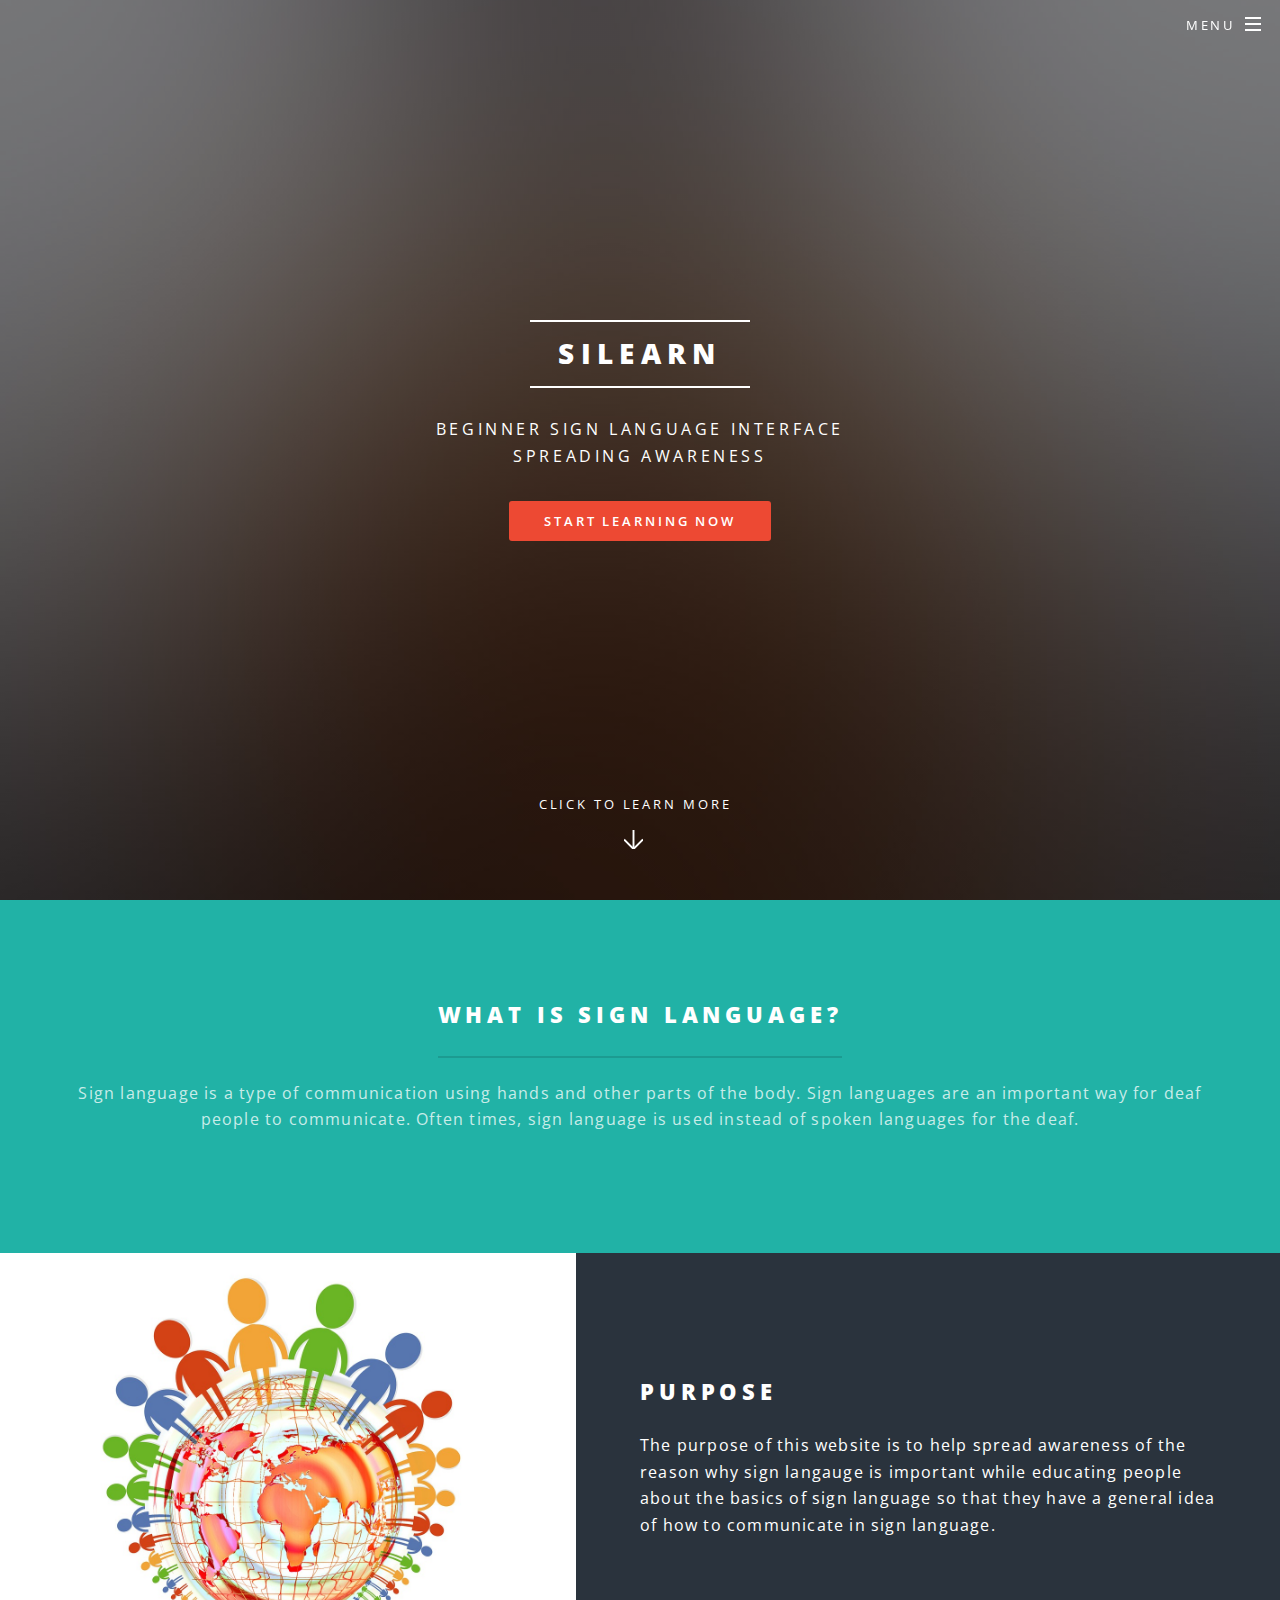
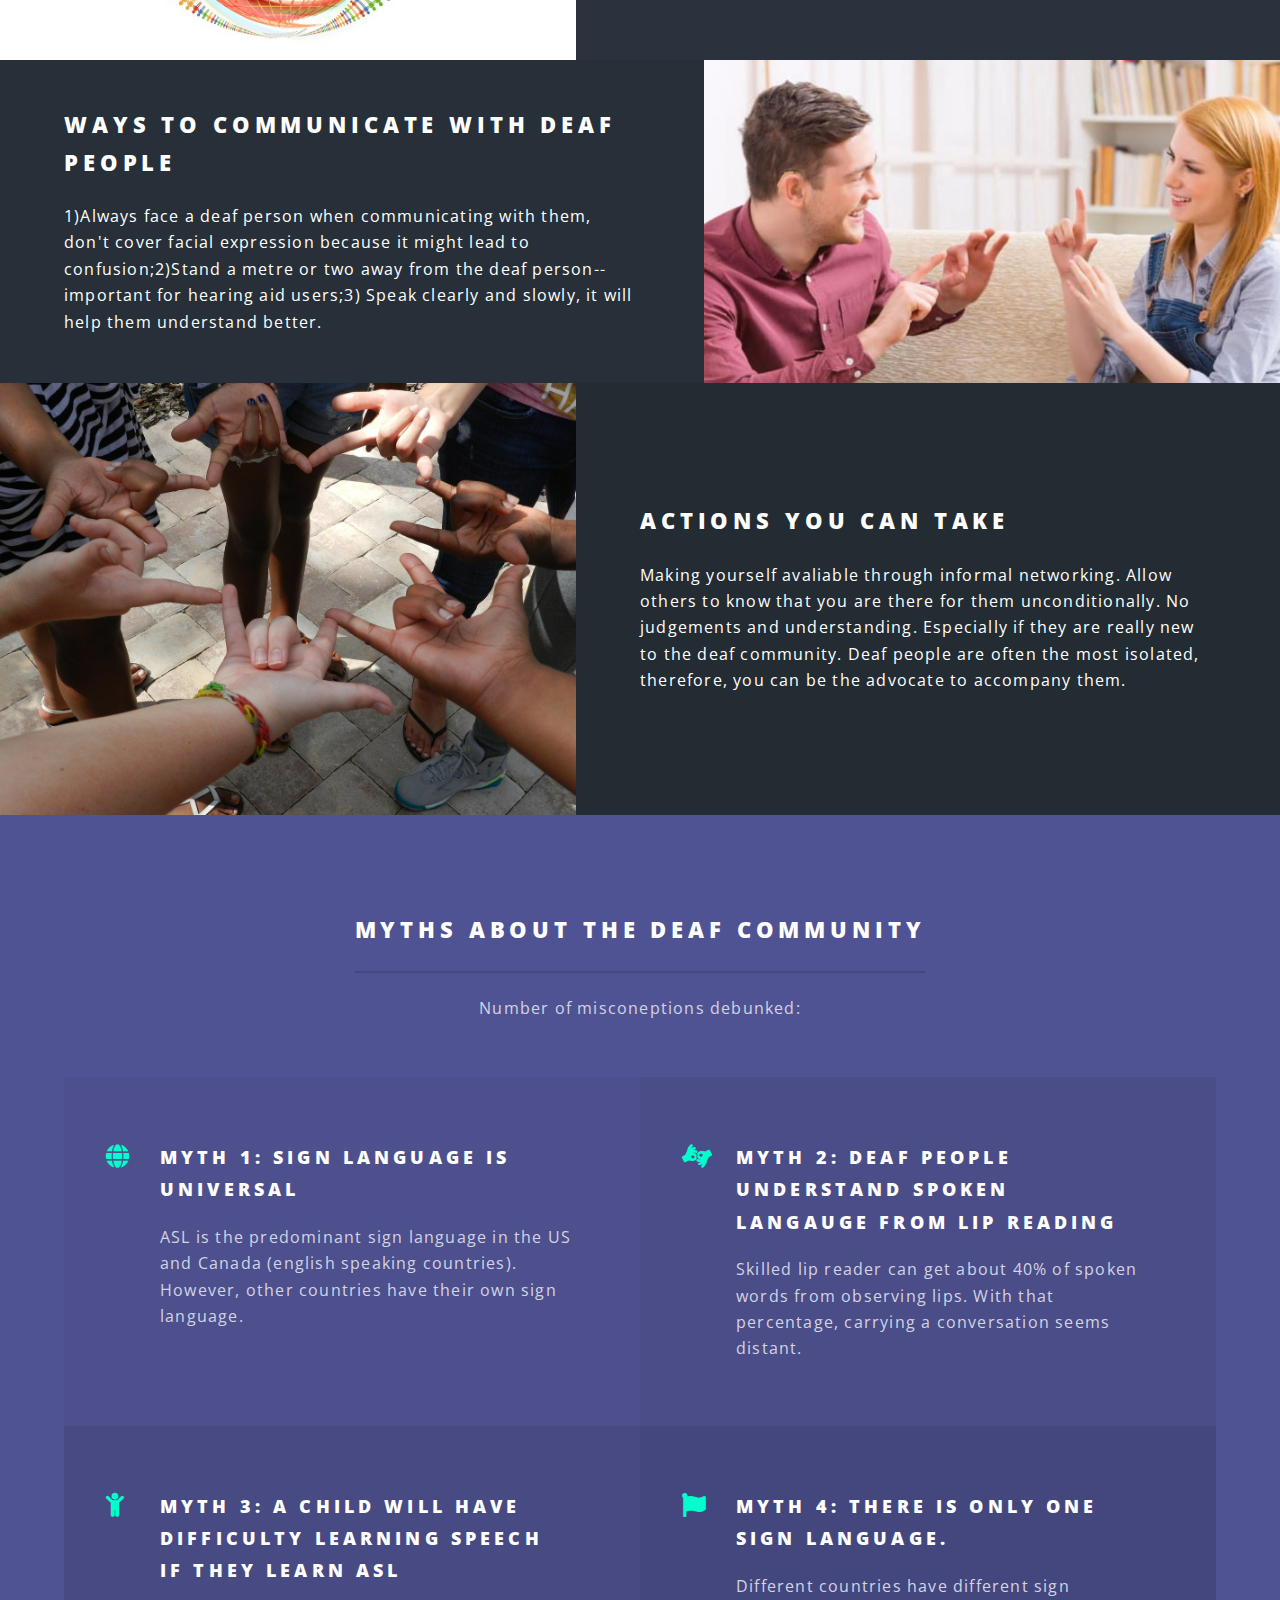
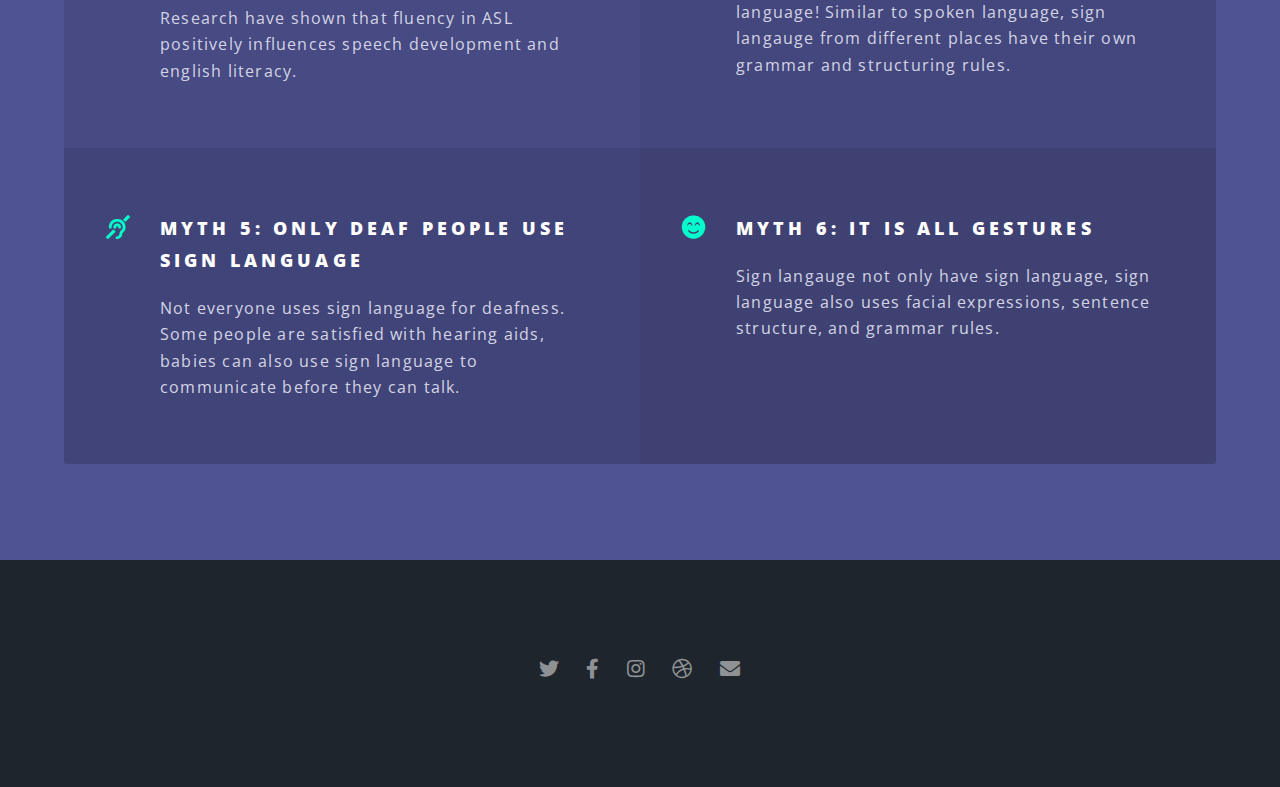
==== commit 489eb5fc: "done some javascript" ====
--- a/index.html
+++ b/index.html
@@ -1,19 +1,13 @@
 <!DOCTYPE HTML>
-<!--
-	Spectral by HTML5 UP
-	html5up.net | @ajlkn
-	Free for personal and commercial use under the CCA 3.0 license (html5up.net/license)
--->
 <html>
 	<head>
 		<title>Silearn</title>
 		<meta charset="utf-8" />
 		<meta name="viewport" content="width=device-width, initial-scale=1, user-scalable=no" />
-		<link rel="stylesheet" href="cssJS/css/main.css" />
-		<noscript><link rel="stylesheet" href="cssJS/css/noscript.css" /></noscript>
+		<link rel="stylesheet" href="cssJS/css/main.css"/>
+		<noscript><link rel="stylesheet" href="cssJS/css/noscript.css"/></noscript>
 	</head>
 	<body class="landing is-preload">
-
 <!-- Page Wrapper -->
 	<div id="page-wrapper">
 		<!-- Header -->
@@ -35,87 +29,85 @@
 					</ul>
 				</nav>
 			</header>
+<!-- Banner -->
+	<section id="banner">
+		<div class="inner">
+			<h2>Silearn</h2>
+			<p>Beginner Sign language Interface<br />
+			Spreading Awareness<br />
+			<ul class="actions special">
+				<li><a href="learning.html" class="button primary">Start Learning Now</a></li>
+			</ul>
+		</div>
+		<a href="#one" class="more scrolly">Click to learn more</a>
+	</section>
 
-		<!-- Banner -->
-			<section id="banner">
-				<div class="inner">
-					<h2>Silearn</h2>
-					<p>Beginner Sign language Interface<br />
-					Spreading Awareness<br />
-					<ul class="actions special">
-						<li><a href="learning.html" class="button primary">Start Learning Now</a></li>
-					</ul>
-				</div>
-				<a href="#one" class="more scrolly">Click to learn more</a>
-			</section>
+<!-- One -->
+	<section id="one" class="wrapper style1 special">
+		<div class="inner">
+			<header class="major">
+				<h2>What is Sign Language?</h2>
+				<p>Sign language is a type of communication using hands and other parts of the body. Sign languages are an important way for deaf people to communicate. Often times, sign language is used instead of spoken languages for the deaf.  </p>
+			</header>
+		</div>
+	</section>
+<!-- Two -->
+	<section id="two" class="wrapper alt style2">
+		<section class="spotlight">
+			<div class="image"><img src="assets/peopleHoldinghands.jpg" alt="2 people communicating saying hello in ASL" /></div><div class="content">
+				<h2>Purpose</h2>
+				<p>The purpose of this website is to help spread awareness of the reason why sign langauge is important while educating people about the basics of sign language so that they have a general idea of how to communicate in sign language.</p>
+			</div>
+		</section>
+		<section class="spotlight">
+			<div class="image"><img src="assets/communication.jpg" alt="" /></div><div class="content">
+				<h2>Ways to communicate with deaf people</h2>
+				<p>1)Always face a deaf person when communicating with them, don't cover facial expression because it might lead to confusion;2)Stand a metre or two away from the deaf person--important for hearing aid users;3) Speak clearly and slowly, it will help them understand better.</p>
+			</div>
+		</section>
+		<section class="spotlight">
+			<div class="image"><img src="assets/groupofhands.jpg" alt="group of people together as one with their hands" /></div><div class="content">
+				<h2>Actions you can take</h2>
+				<p>Making yourself avaliable through informal networking. Allow others to know that you are there for them unconditionally. No judgements and understanding. Especially if they are really new to the deaf community. Deaf people are often the most isolated, therefore, you can be the advocate to accompany them.</p>
+			</div>
+		</section>
+	</section>
 
-		<!-- One -->
-			<section id="one" class="wrapper style1 special">
-				<div class="inner">
-					<header class="major">
-						<h2>What is Sign Language?</h2>
-						<p>Sign language is a type of communication using hands and other parts of the body. Sign languages are an important way for deaf people to communicate. Often times, sign language is used instead of spoken languages for the deaf.  </p>
-					</header>
-				</div>
-			</section>
-
-		<!-- Two -->
-			<section id="two" class="wrapper alt style2">
-				<section class="spotlight">
-					<div class="image"><img src="images/pic01.jpg" alt="" /></div><div class="content">
-						<h2>Purpose</h2>
-						<p>The purpose of this website is to help spread awareness of the reason why sign langauge is important while educating people about the basics of sign language so that they have a general idea of how to communicate in sign language.</p>
-					</div>
-				</section>
-				<section class="spotlight">
-					<div class="image"><img src="images/pic02.jpg" alt="" /></div><div class="content">
-						<h2>Ways to communicate with deaf people</h2>
-						<p>1)Always face a deaf person when communicating with them, don't cover facial expression because it might lead to confusion;2)Stand a metre or two away from the deaf person--important for hearing aid users;3) Speak clearly and slowly, it will help them understand better.</p>
-					</div>
-				</section>
-				<section class="spotlight">
-					<div class="image"><img src="images/pic03.jpg" alt="" /></div><div class="content">
-						<h2>Actions you can take</h2>
-						<p>Making yourself avaliable through informal networking. Allow others to know that you are there for them unconditionally. No judgements and understanding. Especially if they are really new to the deaf community. Deaf people are often the most isolated, therefore, you can be the advocate to accompany them.</p>
-					</div>
-				</section>
-			</section>
-
-		<!-- Three -->
-			<section id="three" class="wrapper style3 special">
-				<div class="inner">
-					<header class="major">
-						<h2>Myths about the deaf community</h2>
-						<p>Number of misconeptions debunked:</p>
-					</header>
-					<ul class="features">
-						<li class="icon solid fa-globe">
-							<h3>Myth 1: Sign language is universal</h3>
-							<p>ASL is the predominant sign language in the US and Canada (english speaking countries). However, other countries have their own sign language.</p>
-						</li>
-						<li class="icon solid fa-american-sign-language-interpreting">
-							<h3>Myth 2: Deaf people understand spoken langauge from lip reading</h3>
-							<p>Skilled lip reader can get about 40% of spoken words from observing lips. With that percentage, carrying a conversation seems distant.</p>
-						</li>
-						<li class="icon solid fa-child">
-							<h3>Myth 3: A child will have difficulty learning speech if they learn ASL</h3>
-							<p>Research have shown that fluency in ASL positively influences speech development and english literacy.</p>
-						</li>
-						<li class="icon solid fa-flag">
-							<h3>Myth 4: There is only one sign language.</h3>
-							<p>Different countries have different sign language! Similar to spoken language, sign langauge from different places have their own grammar and structuring rules.</p>
-						</li>
-						<li class="icon solid fa-deaf">
-							<h3>Myth 5: Only deaf people use sign language</h3>
-							<p>Not everyone uses sign language for deafness. Some people are satisfied with hearing aids, babies can also use sign language to communicate before they can talk.</p>
-						</li>
-						<li class="icon solid fa-smile-beam">
-							<h3>Myth 6: It is all gestures</h3>
-							<p>Sign langauge not only have sign language, sign language also uses facial expressions, sentence structure, and grammar rules.</p>
-						</li>
-					</ul>
-				</div>
-			</section>
+<!-- Three -->
+	<section id="three" class="wrapper style3 special">
+		<div class="inner">
+			<header class="major">
+				<h2>Myths about the deaf community</h2>
+				<p>Number of misconeptions debunked:</p>
+			</header>
+			<ul class="features">
+				<li class="icon solid fa-globe">
+					<h3>Myth 1: Sign language is universal</h3>
+					<p>ASL is the predominant sign language in the US and Canada (english speaking countries). However, other countries have their own sign language.</p>
+				</li>
+				<li class="icon solid fa-american-sign-language-interpreting">
+					<h3>Myth 2: Deaf people understand spoken langauge from lip reading</h3>
+					<p>Skilled lip reader can get about 40% of spoken words from observing lips. With that percentage, carrying a conversation seems distant.</p>
+				</li>
+				<li class="icon solid fa-child">
+					<h3>Myth 3: A child will have difficulty learning speech if they learn ASL</h3>
+					<p>Research have shown that fluency in ASL positively influences speech development and english literacy.</p>
+				</li>
+				<li class="icon solid fa-flag">
+					<h3>Myth 4: There is only one sign language.</h3>
+					<p>Different countries have different sign language! Similar to spoken language, sign langauge from different places have their own grammar and structuring rules.</p>
+				</li>
+				<li class="icon solid fa-deaf">
+					<h3>Myth 5: Only deaf people use sign language</h3>
+					<p>Not everyone uses sign language for deafness. Some people are satisfied with hearing aids, babies can also use sign language to communicate before they can talk.</p>
+				</li>
+				<li class="icon solid fa-smile-beam">
+					<h3>Myth 6: It is all gestures</h3>
+					<p>Sign langauge not only have sign language, sign language also uses facial expressions, sentence structure, and grammar rules.</p>
+				</li>
+			</ul>
+		</div>
+	</section>
 
 		<!-- Footer -->
 			<footer id="footer">
--- a/cssJS/css/main.css
+++ b/cssJS/css/main.css
@@ -1,11 +1,5 @@
 @import url(fontawesome-all.min.css);
 @import url("https://fonts.googleapis.com/css?family=Open+Sans:400,400italic,600,600italic,800,800italic");
-
-/*
-	Spectral by HTML5 UP
-	html5up.net | @ajlkn
-	Free for personal and commercial use under the CCA 3.0 license (html5up.net/license)
-*/
 
 html, body, div, span, applet, object,
 iframe, h1, h2, h3, h4, h5, h6, p, blockquote,
@@ -37,15 +31,6 @@
 	list-style: none;
 }
 
-blockquote, q {
-	quotes: none;
-}
-
-	blockquote:before, blockquote:after, q:before, q:after {
-		content: '';
-		content: none;
-	}
-
 table {
 	border-collapse: collapse;
 	border-spacing: 0;
@@ -284,1473 +269,6 @@
 		text-align: right;
 	}
 
-/* Row */
-
-	.row {
-		display: flex;
-		flex-wrap: wrap;
-		box-sizing: border-box;
-		align-items: stretch;
-	}
-
-		.row > * {
-			box-sizing: border-box;
-		}
-
-		.row.gtr-uniform > * > :last-child {
-			margin-bottom: 0;
-		}
-
-		.row.aln-left {
-			justify-content: flex-start;
-		}
-
-		.row.aln-center {
-			justify-content: center;
-		}
-
-		.row.aln-right {
-			justify-content: flex-end;
-		}
-
-		.row.aln-top {
-			align-items: flex-start;
-		}
-
-		.row.aln-middle {
-			align-items: center;
-		}
-
-		.row.aln-bottom {
-			align-items: flex-end;
-		}
-
-		.row > .imp {
-			order: -1;
-		}
-
-		.row > .col-1 {
-			width: 8.33333%;
-		}
-
-		.row > .off-1 {
-			margin-left: 8.33333%;
-		}
-
-		.row > .col-2 {
-			width: 16.66667%;
-		}
-
-		.row > .off-2 {
-			margin-left: 16.66667%;
-		}
-
-		.row > .col-3 {
-			width: 25%;
-		}
-
-		.row > .off-3 {
-			margin-left: 25%;
-		}
-
-		.row > .col-4 {
-			width: 33.33333%;
-		}
-
-		.row > .off-4 {
-			margin-left: 33.33333%;
-		}
-
-		.row > .col-5 {
-			width: 41.66667%;
-		}
-
-		.row > .off-5 {
-			margin-left: 41.66667%;
-		}
-
-		.row > .col-6 {
-			width: 50%;
-		}
-
-		.row > .off-6 {
-			margin-left: 50%;
-		}
-
-		.row > .col-7 {
-			width: 58.33333%;
-		}
-
-		.row > .off-7 {
-			margin-left: 58.33333%;
-		}
-
-		.row > .col-8 {
-			width: 66.66667%;
-		}
-
-		.row > .off-8 {
-			margin-left: 66.66667%;
-		}
-
-		.row > .col-9 {
-			width: 75%;
-		}
-
-		.row > .off-9 {
-			margin-left: 75%;
-		}
-
-		.row > .col-10 {
-			width: 83.33333%;
-		}
-
-		.row > .off-10 {
-			margin-left: 83.33333%;
-		}
-
-		.row > .col-11 {
-			width: 91.66667%;
-		}
-
-		.row > .off-11 {
-			margin-left: 91.66667%;
-		}
-
-		.row > .col-12 {
-			width: 100%;
-		}
-
-		.row > .off-12 {
-			margin-left: 100%;
-		}
-
-		.row.gtr-0 {
-			margin-top: 0;
-			margin-left: 0em;
-		}
-
-			.row.gtr-0 > * {
-				padding: 0 0 0 0em;
-			}
-
-			.row.gtr-0.gtr-uniform {
-				margin-top: 0em;
-			}
-
-				.row.gtr-0.gtr-uniform > * {
-					padding-top: 0em;
-				}
-
-		.row.gtr-25 {
-			margin-top: 0;
-			margin-left: -0.375em;
-		}
-
-			.row.gtr-25 > * {
-				padding: 0 0 0 0.375em;
-			}
-
-			.row.gtr-25.gtr-uniform {
-				margin-top: -0.375em;
-			}
-
-				.row.gtr-25.gtr-uniform > * {
-					padding-top: 0.375em;
-				}
-
-		.row.gtr-50 {
-			margin-top: 0;
-			margin-left: -0.75em;
-		}
-
-			.row.gtr-50 > * {
-				padding: 0 0 0 0.75em;
-			}
-
-			.row.gtr-50.gtr-uniform {
-				margin-top: -0.75em;
-			}
-
-				.row.gtr-50.gtr-uniform > * {
-					padding-top: 0.75em;
-				}
-
-		.row {
-			margin-top: 0;
-			margin-left: -1.5em;
-		}
-
-			.row > * {
-				padding: 0 0 0 1.5em;
-			}
-
-			.row.gtr-uniform {
-				margin-top: -1.5em;
-			}
-
-				.row.gtr-uniform > * {
-					padding-top: 1.5em;
-				}
-
-		.row.gtr-150 {
-			margin-top: 0;
-			margin-left: -2.25em;
-		}
-
-			.row.gtr-150 > * {
-				padding: 0 0 0 2.25em;
-			}
-
-			.row.gtr-150.gtr-uniform {
-				margin-top: -2.25em;
-			}
-
-				.row.gtr-150.gtr-uniform > * {
-					padding-top: 2.25em;
-				}
-
-		.row.gtr-200 {
-			margin-top: 0;
-			margin-left: -3em;
-		}
-
-			.row.gtr-200 > * {
-				padding: 0 0 0 3em;
-			}
-
-			.row.gtr-200.gtr-uniform {
-				margin-top: -3em;
-			}
-
-				.row.gtr-200.gtr-uniform > * {
-					padding-top: 3em;
-				}
-
-		@media screen and (max-width: 1680px) {
-
-			.row {
-				display: flex;
-				flex-wrap: wrap;
-				box-sizing: border-box;
-				align-items: stretch;
-			}
-
-				.row > * {
-					box-sizing: border-box;
-				}
-
-				.row.gtr-uniform > * > :last-child {
-					margin-bottom: 0;
-				}
-
-				.row.aln-left {
-					justify-content: flex-start;
-				}
-
-				.row.aln-center {
-					justify-content: center;
-				}
-
-				.row.aln-right {
-					justify-content: flex-end;
-				}
-
-				.row.aln-top {
-					align-items: flex-start;
-				}
-
-				.row.aln-middle {
-					align-items: center;
-				}
-
-				.row.aln-bottom {
-					align-items: flex-end;
-				}
-
-				.row > .imp-xlarge {
-					order: -1;
-				}
-
-				.row > .col-1-xlarge {
-					width: 8.33333%;
-				}
-
-				.row > .off-1-xlarge {
-					margin-left: 8.33333%;
-				}
-
-				.row > .col-2-xlarge {
-					width: 16.66667%;
-				}
-
-				.row > .off-2-xlarge {
-					margin-left: 16.66667%;
-				}
-
-				.row > .col-3-xlarge {
-					width: 25%;
-				}
-
-				.row > .off-3-xlarge {
-					margin-left: 25%;
-				}
-
-				.row > .col-4-xlarge {
-					width: 33.33333%;
-				}
-
-				.row > .off-4-xlarge {
-					margin-left: 33.33333%;
-				}
-
-				.row > .col-5-xlarge {
-					width: 41.66667%;
-				}
-
-				.row > .off-5-xlarge {
-					margin-left: 41.66667%;
-				}
-
-				.row > .col-6-xlarge {
-					width: 50%;
-				}
-
-				.row > .off-6-xlarge {
-					margin-left: 50%;
-				}
-
-				.row > .col-7-xlarge {
-					width: 58.33333%;
-				}
-
-				.row > .off-7-xlarge {
-					margin-left: 58.33333%;
-				}
-
-				.row > .col-8-xlarge {
-					width: 66.66667%;
-				}
-
-				.row > .off-8-xlarge {
-					margin-left: 66.66667%;
-				}
-
-				.row > .col-9-xlarge {
-					width: 75%;
-				}
-
-				.row > .off-9-xlarge {
-					margin-left: 75%;
-				}
-
-				.row > .col-10-xlarge {
-					width: 83.33333%;
-				}
-
-				.row > .off-10-xlarge {
-					margin-left: 83.33333%;
-				}
-
-				.row > .col-11-xlarge {
-					width: 91.66667%;
-				}
-
-				.row > .off-11-xlarge {
-					margin-left: 91.66667%;
-				}
-
-				.row > .col-12-xlarge {
-					width: 100%;
-				}
-
-				.row > .off-12-xlarge {
-					margin-left: 100%;
-				}
-
-				.row.gtr-0 {
-					margin-top: 0;
-					margin-left: 0em;
-				}
-
-					.row.gtr-0 > * {
-						padding: 0 0 0 0em;
-					}
-
-					.row.gtr-0.gtr-uniform {
-						margin-top: 0em;
-					}
-
-						.row.gtr-0.gtr-uniform > * {
-							padding-top: 0em;
-						}
-
-				.row.gtr-25 {
-					margin-top: 0;
-					margin-left: -0.375em;
-				}
-
-					.row.gtr-25 > * {
-						padding: 0 0 0 0.375em;
-					}
-
-					.row.gtr-25.gtr-uniform {
-						margin-top: -0.375em;
-					}
-
-						.row.gtr-25.gtr-uniform > * {
-							padding-top: 0.375em;
-						}
-
-				.row.gtr-50 {
-					margin-top: 0;
-					margin-left: -0.75em;
-				}
-
-					.row.gtr-50 > * {
-						padding: 0 0 0 0.75em;
-					}
-
-					.row.gtr-50.gtr-uniform {
-						margin-top: -0.75em;
-					}
-
-						.row.gtr-50.gtr-uniform > * {
-							padding-top: 0.75em;
-						}
-
-				.row {
-					margin-top: 0;
-					margin-left: -1.5em;
-				}
-
-					.row > * {
-						padding: 0 0 0 1.5em;
-					}
-
-					.row.gtr-uniform {
-						margin-top: -1.5em;
-					}
-
-						.row.gtr-uniform > * {
-							padding-top: 1.5em;
-						}
-
-				.row.gtr-150 {
-					margin-top: 0;
-					margin-left: -2.25em;
-				}
-
-					.row.gtr-150 > * {
-						padding: 0 0 0 2.25em;
-					}
-
-					.row.gtr-150.gtr-uniform {
-						margin-top: -2.25em;
-					}
-
-						.row.gtr-150.gtr-uniform > * {
-							padding-top: 2.25em;
-						}
-
-				.row.gtr-200 {
-					margin-top: 0;
-					margin-left: -3em;
-				}
-
-					.row.gtr-200 > * {
-						padding: 0 0 0 3em;
-					}
-
-					.row.gtr-200.gtr-uniform {
-						margin-top: -3em;
-					}
-
-						.row.gtr-200.gtr-uniform > * {
-							padding-top: 3em;
-						}
-
-		}
-
-		@media screen and (max-width: 1280px) {
-
-			.row {
-				display: flex;
-				flex-wrap: wrap;
-				box-sizing: border-box;
-				align-items: stretch;
-			}
-
-				.row > * {
-					box-sizing: border-box;
-				}
-
-				.row.gtr-uniform > * > :last-child {
-					margin-bottom: 0;
-				}
-
-				.row.aln-left {
-					justify-content: flex-start;
-				}
-
-				.row.aln-center {
-					justify-content: center;
-				}
-
-				.row.aln-right {
-					justify-content: flex-end;
-				}
-
-				.row.aln-top {
-					align-items: flex-start;
-				}
-
-				.row.aln-middle {
-					align-items: center;
-				}
-
-				.row.aln-bottom {
-					align-items: flex-end;
-				}
-
-				.row > .imp-large {
-					order: -1;
-				}
-
-				.row > .col-1-large {
-					width: 8.33333%;
-				}
-
-				.row > .off-1-large {
-					margin-left: 8.33333%;
-				}
-
-				.row > .col-2-large {
-					width: 16.66667%;
-				}
-
-				.row > .off-2-large {
-					margin-left: 16.66667%;
-				}
-
-				.row > .col-3-large {
-					width: 25%;
-				}
-
-				.row > .off-3-large {
-					margin-left: 25%;
-				}
-
-				.row > .col-4-large {
-					width: 33.33333%;
-				}
-
-				.row > .off-4-large {
-					margin-left: 33.33333%;
-				}
-
-				.row > .col-5-large {
-					width: 41.66667%;
-				}
-
-				.row > .off-5-large {
-					margin-left: 41.66667%;
-				}
-
-				.row > .col-6-large {
-					width: 50%;
-				}
-
-				.row > .off-6-large {
-					margin-left: 50%;
-				}
-
-				.row > .col-7-large {
-					width: 58.33333%;
-				}
-
-				.row > .off-7-large {
-					margin-left: 58.33333%;
-				}
-
-				.row > .col-8-large {
-					width: 66.66667%;
-				}
-
-				.row > .off-8-large {
-					margin-left: 66.66667%;
-				}
-
-				.row > .col-9-large {
-					width: 75%;
-				}
-
-				.row > .off-9-large {
-					margin-left: 75%;
-				}
-
-				.row > .col-10-large {
-					width: 83.33333%;
-				}
-
-				.row > .off-10-large {
-					margin-left: 83.33333%;
-				}
-
-				.row > .col-11-large {
-					width: 91.66667%;
-				}
-
-				.row > .off-11-large {
-					margin-left: 91.66667%;
-				}
-
-				.row > .col-12-large {
-					width: 100%;
-				}
-
-				.row > .off-12-large {
-					margin-left: 100%;
-				}
-
-				.row.gtr-0 {
-					margin-top: 0;
-					margin-left: 0em;
-				}
-
-					.row.gtr-0 > * {
-						padding: 0 0 0 0em;
-					}
-
-					.row.gtr-0.gtr-uniform {
-						margin-top: 0em;
-					}
-
-						.row.gtr-0.gtr-uniform > * {
-							padding-top: 0em;
-						}
-
-				.row.gtr-25 {
-					margin-top: 0;
-					margin-left: -0.375em;
-				}
-
-					.row.gtr-25 > * {
-						padding: 0 0 0 0.375em;
-					}
-
-					.row.gtr-25.gtr-uniform {
-						margin-top: -0.375em;
-					}
-
-						.row.gtr-25.gtr-uniform > * {
-							padding-top: 0.375em;
-						}
-
-				.row.gtr-50 {
-					margin-top: 0;
-					margin-left: -0.75em;
-				}
-
-					.row.gtr-50 > * {
-						padding: 0 0 0 0.75em;
-					}
-
-					.row.gtr-50.gtr-uniform {
-						margin-top: -0.75em;
-					}
-
-						.row.gtr-50.gtr-uniform > * {
-							padding-top: 0.75em;
-						}
-
-				.row {
-					margin-top: 0;
-					margin-left: -1.5em;
-				}
-
-					.row > * {
-						padding: 0 0 0 1.5em;
-					}
-
-					.row.gtr-uniform {
-						margin-top: -1.5em;
-					}
-
-						.row.gtr-uniform > * {
-							padding-top: 1.5em;
-						}
-
-				.row.gtr-150 {
-					margin-top: 0;
-					margin-left: -2.25em;
-				}
-
-					.row.gtr-150 > * {
-						padding: 0 0 0 2.25em;
-					}
-
-					.row.gtr-150.gtr-uniform {
-						margin-top: -2.25em;
-					}
-
-						.row.gtr-150.gtr-uniform > * {
-							padding-top: 2.25em;
-						}
-
-				.row.gtr-200 {
-					margin-top: 0;
-					margin-left: -3em;
-				}
-
-					.row.gtr-200 > * {
-						padding: 0 0 0 3em;
-					}
-
-					.row.gtr-200.gtr-uniform {
-						margin-top: -3em;
-					}
-
-						.row.gtr-200.gtr-uniform > * {
-							padding-top: 3em;
-						}
-
-		}
-
-		@media screen and (max-width: 980px) {
-
-			.row {
-				display: flex;
-				flex-wrap: wrap;
-				box-sizing: border-box;
-				align-items: stretch;
-			}
-
-				.row > * {
-					box-sizing: border-box;
-				}
-
-				.row.gtr-uniform > * > :last-child {
-					margin-bottom: 0;
-				}
-
-				.row.aln-left {
-					justify-content: flex-start;
-				}
-
-				.row.aln-center {
-					justify-content: center;
-				}
-
-				.row.aln-right {
-					justify-content: flex-end;
-				}
-
-				.row.aln-top {
-					align-items: flex-start;
-				}
-
-				.row.aln-middle {
-					align-items: center;
-				}
-
-				.row.aln-bottom {
-					align-items: flex-end;
-				}
-
-				.row > .imp-medium {
-					order: -1;
-				}
-
-				.row > .col-1-medium {
-					width: 8.33333%;
-				}
-
-				.row > .off-1-medium {
-					margin-left: 8.33333%;
-				}
-
-				.row > .col-2-medium {
-					width: 16.66667%;
-				}
-
-				.row > .off-2-medium {
-					margin-left: 16.66667%;
-				}
-
-				.row > .col-3-medium {
-					width: 25%;
-				}
-
-				.row > .off-3-medium {
-					margin-left: 25%;
-				}
-
-				.row > .col-4-medium {
-					width: 33.33333%;
-				}
-
-				.row > .off-4-medium {
-					margin-left: 33.33333%;
-				}
-
-				.row > .col-5-medium {
-					width: 41.66667%;
-				}
-
-				.row > .off-5-medium {
-					margin-left: 41.66667%;
-				}
-
-				.row > .col-6-medium {
-					width: 50%;
-				}
-
-				.row > .off-6-medium {
-					margin-left: 50%;
-				}
-
-				.row > .col-7-medium {
-					width: 58.33333%;
-				}
-
-				.row > .off-7-medium {
-					margin-left: 58.33333%;
-				}
-
-				.row > .col-8-medium {
-					width: 66.66667%;
-				}
-
-				.row > .off-8-medium {
-					margin-left: 66.66667%;
-				}
-
-				.row > .col-9-medium {
-					width: 75%;
-				}
-
-				.row > .off-9-medium {
-					margin-left: 75%;
-				}
-
-				.row > .col-10-medium {
-					width: 83.33333%;
-				}
-
-				.row > .off-10-medium {
-					margin-left: 83.33333%;
-				}
-
-				.row > .col-11-medium {
-					width: 91.66667%;
-				}
-
-				.row > .off-11-medium {
-					margin-left: 91.66667%;
-				}
-
-				.row > .col-12-medium {
-					width: 100%;
-				}
-
-				.row > .off-12-medium {
-					margin-left: 100%;
-				}
-
-				.row.gtr-0 {
-					margin-top: 0;
-					margin-left: 0em;
-				}
-
-					.row.gtr-0 > * {
-						padding: 0 0 0 0em;
-					}
-
-					.row.gtr-0.gtr-uniform {
-						margin-top: 0em;
-					}
-
-						.row.gtr-0.gtr-uniform > * {
-							padding-top: 0em;
-						}
-
-				.row.gtr-25 {
-					margin-top: 0;
-					margin-left: -0.375em;
-				}
-
-					.row.gtr-25 > * {
-						padding: 0 0 0 0.375em;
-					}
-
-					.row.gtr-25.gtr-uniform {
-						margin-top: -0.375em;
-					}
-
-						.row.gtr-25.gtr-uniform > * {
-							padding-top: 0.375em;
-						}
-
-				.row.gtr-50 {
-					margin-top: 0;
-					margin-left: -0.75em;
-				}
-
-					.row.gtr-50 > * {
-						padding: 0 0 0 0.75em;
-					}
-
-					.row.gtr-50.gtr-uniform {
-						margin-top: -0.75em;
-					}
-
-						.row.gtr-50.gtr-uniform > * {
-							padding-top: 0.75em;
-						}
-
-				.row {
-					margin-top: 0;
-					margin-left: -1.5em;
-				}
-
-					.row > * {
-						padding: 0 0 0 1.5em;
-					}
-
-					.row.gtr-uniform {
-						margin-top: -1.5em;
-					}
-
-						.row.gtr-uniform > * {
-							padding-top: 1.5em;
-						}
-
-				.row.gtr-150 {
-					margin-top: 0;
-					margin-left: -2.25em;
-				}
-
-					.row.gtr-150 > * {
-						padding: 0 0 0 2.25em;
-					}
-
-					.row.gtr-150.gtr-uniform {
-						margin-top: -2.25em;
-					}
-
-						.row.gtr-150.gtr-uniform > * {
-							padding-top: 2.25em;
-						}
-
-				.row.gtr-200 {
-					margin-top: 0;
-					margin-left: -3em;
-				}
-
-					.row.gtr-200 > * {
-						padding: 0 0 0 3em;
-					}
-
-					.row.gtr-200.gtr-uniform {
-						margin-top: -3em;
-					}
-
-						.row.gtr-200.gtr-uniform > * {
-							padding-top: 3em;
-						}
-
-		}
-
-		@media screen and (max-width: 736px) {
-
-			.row {
-				display: flex;
-				flex-wrap: wrap;
-				box-sizing: border-box;
-				align-items: stretch;
-			}
-
-				.row > * {
-					box-sizing: border-box;
-				}
-
-				.row.gtr-uniform > * > :last-child {
-					margin-bottom: 0;
-				}
-
-				.row.aln-left {
-					justify-content: flex-start;
-				}
-
-				.row.aln-center {
-					justify-content: center;
-				}
-
-				.row.aln-right {
-					justify-content: flex-end;
-				}
-
-				.row.aln-top {
-					align-items: flex-start;
-				}
-
-				.row.aln-middle {
-					align-items: center;
-				}
-
-				.row.aln-bottom {
-					align-items: flex-end;
-				}
-
-				.row > .imp-small {
-					order: -1;
-				}
-
-				.row > .col-1-small {
-					width: 8.33333%;
-				}
-
-				.row > .off-1-small {
-					margin-left: 8.33333%;
-				}
-
-				.row > .col-2-small {
-					width: 16.66667%;
-				}
-
-				.row > .off-2-small {
-					margin-left: 16.66667%;
-				}
-
-				.row > .col-3-small {
-					width: 25%;
-				}
-
-				.row > .off-3-small {
-					margin-left: 25%;
-				}
-
-				.row > .col-4-small {
-					width: 33.33333%;
-				}
-
-				.row > .off-4-small {
-					margin-left: 33.33333%;
-				}
-
-				.row > .col-5-small {
-					width: 41.66667%;
-				}
-
-				.row > .off-5-small {
-					margin-left: 41.66667%;
-				}
-
-				.row > .col-6-small {
-					width: 50%;
-				}
-
-				.row > .off-6-small {
-					margin-left: 50%;
-				}
-
-				.row > .col-7-small {
-					width: 58.33333%;
-				}
-
-				.row > .off-7-small {
-					margin-left: 58.33333%;
-				}
-
-				.row > .col-8-small {
-					width: 66.66667%;
-				}
-
-				.row > .off-8-small {
-					margin-left: 66.66667%;
-				}
-
-				.row > .col-9-small {
-					width: 75%;
-				}
-
-				.row > .off-9-small {
-					margin-left: 75%;
-				}
-
-				.row > .col-10-small {
-					width: 83.33333%;
-				}
-
-				.row > .off-10-small {
-					margin-left: 83.33333%;
-				}
-
-				.row > .col-11-small {
-					width: 91.66667%;
-				}
-
-				.row > .off-11-small {
-					margin-left: 91.66667%;
-				}
-
-				.row > .col-12-small {
-					width: 100%;
-				}
-
-				.row > .off-12-small {
-					margin-left: 100%;
-				}
-
-				.row.gtr-0 {
-					margin-top: 0;
-					margin-left: 0em;
-				}
-
-					.row.gtr-0 > * {
-						padding: 0 0 0 0em;
-					}
-
-					.row.gtr-0.gtr-uniform {
-						margin-top: 0em;
-					}
-
-						.row.gtr-0.gtr-uniform > * {
-							padding-top: 0em;
-						}
-
-				.row.gtr-25 {
-					margin-top: 0;
-					margin-left: -0.375em;
-				}
-
-					.row.gtr-25 > * {
-						padding: 0 0 0 0.375em;
-					}
-
-					.row.gtr-25.gtr-uniform {
-						margin-top: -0.375em;
-					}
-
-						.row.gtr-25.gtr-uniform > * {
-							padding-top: 0.375em;
-						}
-
-				.row.gtr-50 {
-					margin-top: 0;
-					margin-left: -0.75em;
-				}
-
-					.row.gtr-50 > * {
-						padding: 0 0 0 0.75em;
-					}
-
-					.row.gtr-50.gtr-uniform {
-						margin-top: -0.75em;
-					}
-
-						.row.gtr-50.gtr-uniform > * {
-							padding-top: 0.75em;
-						}
-
-				.row {
-					margin-top: 0;
-					margin-left: -1.5em;
-				}
-
-					.row > * {
-						padding: 0 0 0 1.5em;
-					}
-
-					.row.gtr-uniform {
-						margin-top: -1.5em;
-					}
-
-						.row.gtr-uniform > * {
-							padding-top: 1.5em;
-						}
-
-				.row.gtr-150 {
-					margin-top: 0;
-					margin-left: -2.25em;
-				}
-
-					.row.gtr-150 > * {
-						padding: 0 0 0 2.25em;
-					}
-
-					.row.gtr-150.gtr-uniform {
-						margin-top: -2.25em;
-					}
-
-						.row.gtr-150.gtr-uniform > * {
-							padding-top: 2.25em;
-						}
-
-				.row.gtr-200 {
-					margin-top: 0;
-					margin-left: -3em;
-				}
-
-					.row.gtr-200 > * {
-						padding: 0 0 0 3em;
-					}
-
-					.row.gtr-200.gtr-uniform {
-						margin-top: -3em;
-					}
-
-						.row.gtr-200.gtr-uniform > * {
-							padding-top: 3em;
-						}
-
-		}
-
-		@media screen and (max-width: 480px) {
-
-			.row {
-				display: flex;
-				flex-wrap: wrap;
-				box-sizing: border-box;
-				align-items: stretch;
-			}
-
-				.row > * {
-					box-sizing: border-box;
-				}
-
-				.row.gtr-uniform > * > :last-child {
-					margin-bottom: 0;
-				}
-
-				.row.aln-left {
-					justify-content: flex-start;
-				}
-
-				.row.aln-center {
-					justify-content: center;
-				}
-
-				.row.aln-right {
-					justify-content: flex-end;
-				}
-
-				.row.aln-top {
-					align-items: flex-start;
-				}
-
-				.row.aln-middle {
-					align-items: center;
-				}
-
-				.row.aln-bottom {
-					align-items: flex-end;
-				}
-
-				.row > .imp-xsmall {
-					order: -1;
-				}
-
-				.row > .col-1-xsmall {
-					width: 8.33333%;
-				}
-
-				.row > .off-1-xsmall {
-					margin-left: 8.33333%;
-				}
-
-				.row > .col-2-xsmall {
-					width: 16.66667%;
-				}
-
-				.row > .off-2-xsmall {
-					margin-left: 16.66667%;
-				}
-
-				.row > .col-3-xsmall {
-					width: 25%;
-				}
-
-				.row > .off-3-xsmall {
-					margin-left: 25%;
-				}
-
-				.row > .col-4-xsmall {
-					width: 33.33333%;
-				}
-
-				.row > .off-4-xsmall {
-					margin-left: 33.33333%;
-				}
-
-				.row > .col-5-xsmall {
-					width: 41.66667%;
-				}
-
-				.row > .off-5-xsmall {
-					margin-left: 41.66667%;
-				}
-
-				.row > .col-6-xsmall {
-					width: 50%;
-				}
-
-				.row > .off-6-xsmall {
-					margin-left: 50%;
-				}
-
-				.row > .col-7-xsmall {
-					width: 58.33333%;
-				}
-
-				.row > .off-7-xsmall {
-					margin-left: 58.33333%;
-				}
-
-				.row > .col-8-xsmall {
-					width: 66.66667%;
-				}
-
-				.row > .off-8-xsmall {
-					margin-left: 66.66667%;
-				}
-
-				.row > .col-9-xsmall {
-					width: 75%;
-				}
-
-				.row > .off-9-xsmall {
-					margin-left: 75%;
-				}
-
-				.row > .col-10-xsmall {
-					width: 83.33333%;
-				}
-
-				.row > .off-10-xsmall {
-					margin-left: 83.33333%;
-				}
-
-				.row > .col-11-xsmall {
-					width: 91.66667%;
-				}
-
-				.row > .off-11-xsmall {
-					margin-left: 91.66667%;
-				}
-
-				.row > .col-12-xsmall {
-					width: 100%;
-				}
-
-				.row > .off-12-xsmall {
-					margin-left: 100%;
-				}
-
-				.row.gtr-0 {
-					margin-top: 0;
-					margin-left: 0em;
-				}
-
-					.row.gtr-0 > * {
-						padding: 0 0 0 0em;
-					}
-
-					.row.gtr-0.gtr-uniform {
-						margin-top: 0em;
-					}
-
-						.row.gtr-0.gtr-uniform > * {
-							padding-top: 0em;
-						}
-
-				.row.gtr-25 {
-					margin-top: 0;
-					margin-left: -0.375em;
-				}
-
-					.row.gtr-25 > * {
-						padding: 0 0 0 0.375em;
-					}
-
-					.row.gtr-25.gtr-uniform {
-						margin-top: -0.375em;
-					}
-
-						.row.gtr-25.gtr-uniform > * {
-							padding-top: 0.375em;
-						}
-
-				.row.gtr-50 {
-					margin-top: 0;
-					margin-left: -0.75em;
-				}
-
-					.row.gtr-50 > * {
-						padding: 0 0 0 0.75em;
-					}
-
-					.row.gtr-50.gtr-uniform {
-						margin-top: -0.75em;
-					}
-
-						.row.gtr-50.gtr-uniform > * {
-							padding-top: 0.75em;
-						}
-
-				.row {
-					margin-top: 0;
-					margin-left: -1.5em;
-				}
-
-					.row > * {
-						padding: 0 0 0 1.5em;
-					}
-
-					.row.gtr-uniform {
-						margin-top: -1.5em;
-					}
-
-						.row.gtr-uniform > * {
-							padding-top: 1.5em;
-						}
-
-				.row.gtr-150 {
-					margin-top: 0;
-					margin-left: -2.25em;
-				}
-
-					.row.gtr-150 > * {
-						padding: 0 0 0 2.25em;
-					}
-
-					.row.gtr-150.gtr-uniform {
-						margin-top: -2.25em;
-					}
-
-						.row.gtr-150.gtr-uniform > * {
-							padding-top: 2.25em;
-						}
-
-				.row.gtr-200 {
-					margin-top: 0;
-					margin-left: -3em;
-				}
-
-					.row.gtr-200 > * {
-						padding: 0 0 0 3em;
-					}
-
-					.row.gtr-200.gtr-uniform {
-						margin-top: -3em;
-					}
-
-						.row.gtr-200.gtr-uniform > * {
-							padding-top: 3em;
-						}
-
-		}
 
 /* Section/Article */
 
@@ -1811,202 +329,6 @@
 		}
 
 	}
-
-/* Form */
-
-	form {
-		margin: 0 0 2em 0;
-	}
-
-	label {
-		color: #fff;
-		display: block;
-		font-size: 0.9em;
-		font-weight: 600;
-		margin: 0 0 1em 0;
-	}
-
-	input[type="text"],
-	input[type="password"],
-	input[type="email"],
-	select,
-	textarea {
-		-moz-appearance: none;
-		-webkit-appearance: none;
-		-ms-appearance: none;
-		appearance: none;
-		background-color: rgba(144, 144, 144, 0.25);
-		border-radius: 3px;
-		border: none;
-		color: inherit;
-		display: block;
-		outline: 0;
-		padding: 0 1em;
-		text-decoration: none;
-		width: 100%;
-	}
-
-		input[type="text"]:invalid,
-		input[type="password"]:invalid,
-		input[type="email"]:invalid,
-		select:invalid,
-		textarea:invalid {
-			box-shadow: none;
-		}
-
-		input[type="text"]:focus,
-		input[type="password"]:focus,
-		input[type="email"]:focus,
-		select:focus,
-		textarea:focus {
-			box-shadow: 0 0 0 2px #21b2a6;
-		}
-
-	select {
-		background-size: 1.25em;
-		background-repeat: no-repeat;
-		background-position: calc(100% - 1em) center;
-		height: 2.75em;
-		padding-right: 2.75em;
-		text-overflow: ellipsis;
-	}
-
-		select:focus::-ms-value {
-			background-color: transparent;
-		}
-
-		select::-ms-expand {
-			display: none;
-		}
-
-	input[type="text"],
-	input[type="password"],
-	input[type="email"],
-	select {
-		height: 2.75em;
-	}
-
-	textarea {
-		padding: 0.75em 1em;
-	}
-
-	input[type="checkbox"],
-	input[type="radio"] {
-		-moz-appearance: none;
-		-webkit-appearance: none;
-		-ms-appearance: none;
-		appearance: none;
-		display: block;
-		float: left;
-		margin-right: -2em;
-		opacity: 0;
-		width: 1em;
-		z-index: -1;
-	}
-
-		input[type="checkbox"] + label,
-		input[type="radio"] + label {
-			text-decoration: none;
-			color: #fff;
-			cursor: pointer;
-			display: inline-block;
-			font-size: 1em;
-			font-weight: 400;
-			padding-left: 2.4em;
-			padding-right: 0.75em;
-			position: relative;
-		}
-
-			input[type="checkbox"] + label:before,
-			input[type="radio"] + label:before {
-				-moz-osx-font-smoothing: grayscale;
-				-webkit-font-smoothing: antialiased;
-				display: inline-block;
-				font-style: normal;
-				font-variant: normal;
-				text-rendering: auto;
-				line-height: 1;
-				text-transform: none !important;
-				font-family: 'Font Awesome 5 Free';
-				font-weight: 900;
-			}
-
-			input[type="checkbox"] + label:before,
-			input[type="radio"] + label:before {
-				background: rgba(144, 144, 144, 0.25);
-				border-radius: 3px;
-				content: '';
-				display: inline-block;
-				font-size: 0.8em;
-				height: 2.0625em;
-				left: 0;
-				line-height: 2.0625em;
-				position: absolute;
-				text-align: center;
-				top: 0;
-				width: 2.0625em;
-			}
-
-		input[type="checkbox"]:checked + label:before,
-		input[type="radio"]:checked + label:before {
-			background: #2e3842;
-			color: #fff;
-			content: '\f00c';
-		}
-
-		input[type="checkbox"]:focus + label:before,
-		input[type="radio"]:focus + label:before {
-			box-shadow: 0 0 0 2px #21b2a6;
-		}
-
-	input[type="checkbox"] + label:before {
-		border-radius: 3px;
-	}
-
-	input[type="radio"] + label:before {
-		border-radius: 100%;
-	}
-
-	::-webkit-input-placeholder {
-		color: rgba(255, 255, 255, 0.5) !important;
-		opacity: 1.0;
-	}
-
-	:-moz-placeholder {
-		color: rgba(255, 255, 255, 0.5) !important;
-		opacity: 1.0;
-	}
-
-	::-moz-placeholder {
-		color: rgba(255, 255, 255, 0.5) !important;
-		opacity: 1.0;
-	}
-
-	:-ms-input-placeholder {
-		color: rgba(255, 255, 255, 0.5) !important;
-		opacity: 1.0;
-	}
-
-/* Box */
-
-	.box {
-		border-radius: 3px;
-		border: solid 2px #fff;
-		margin-bottom: 2em;
-		padding: 1.5em;
-	}
-
-		.box > :last-child,
-		.box > :last-child > :last-child,
-		.box > :last-child > :last-child > :last-child {
-			margin-bottom: 0;
-		}
-
-		.box.alt {
-			border: 0;
-			border-radius: 0;
-			padding: 0;
-		}
 
 /* Icon */
 
--- a/cssJS/css/noscript.css
+++ b/cssJS/css/noscript.css
@@ -1,8 +1,3 @@
-/*
-	Spectral by HTML5 UP
-	html5up.net | @ajlkn
-	Free for personal and commercial use under the CCA 3.0 license (html5up.net/license)
-*/
 
 /* Banner */
 
